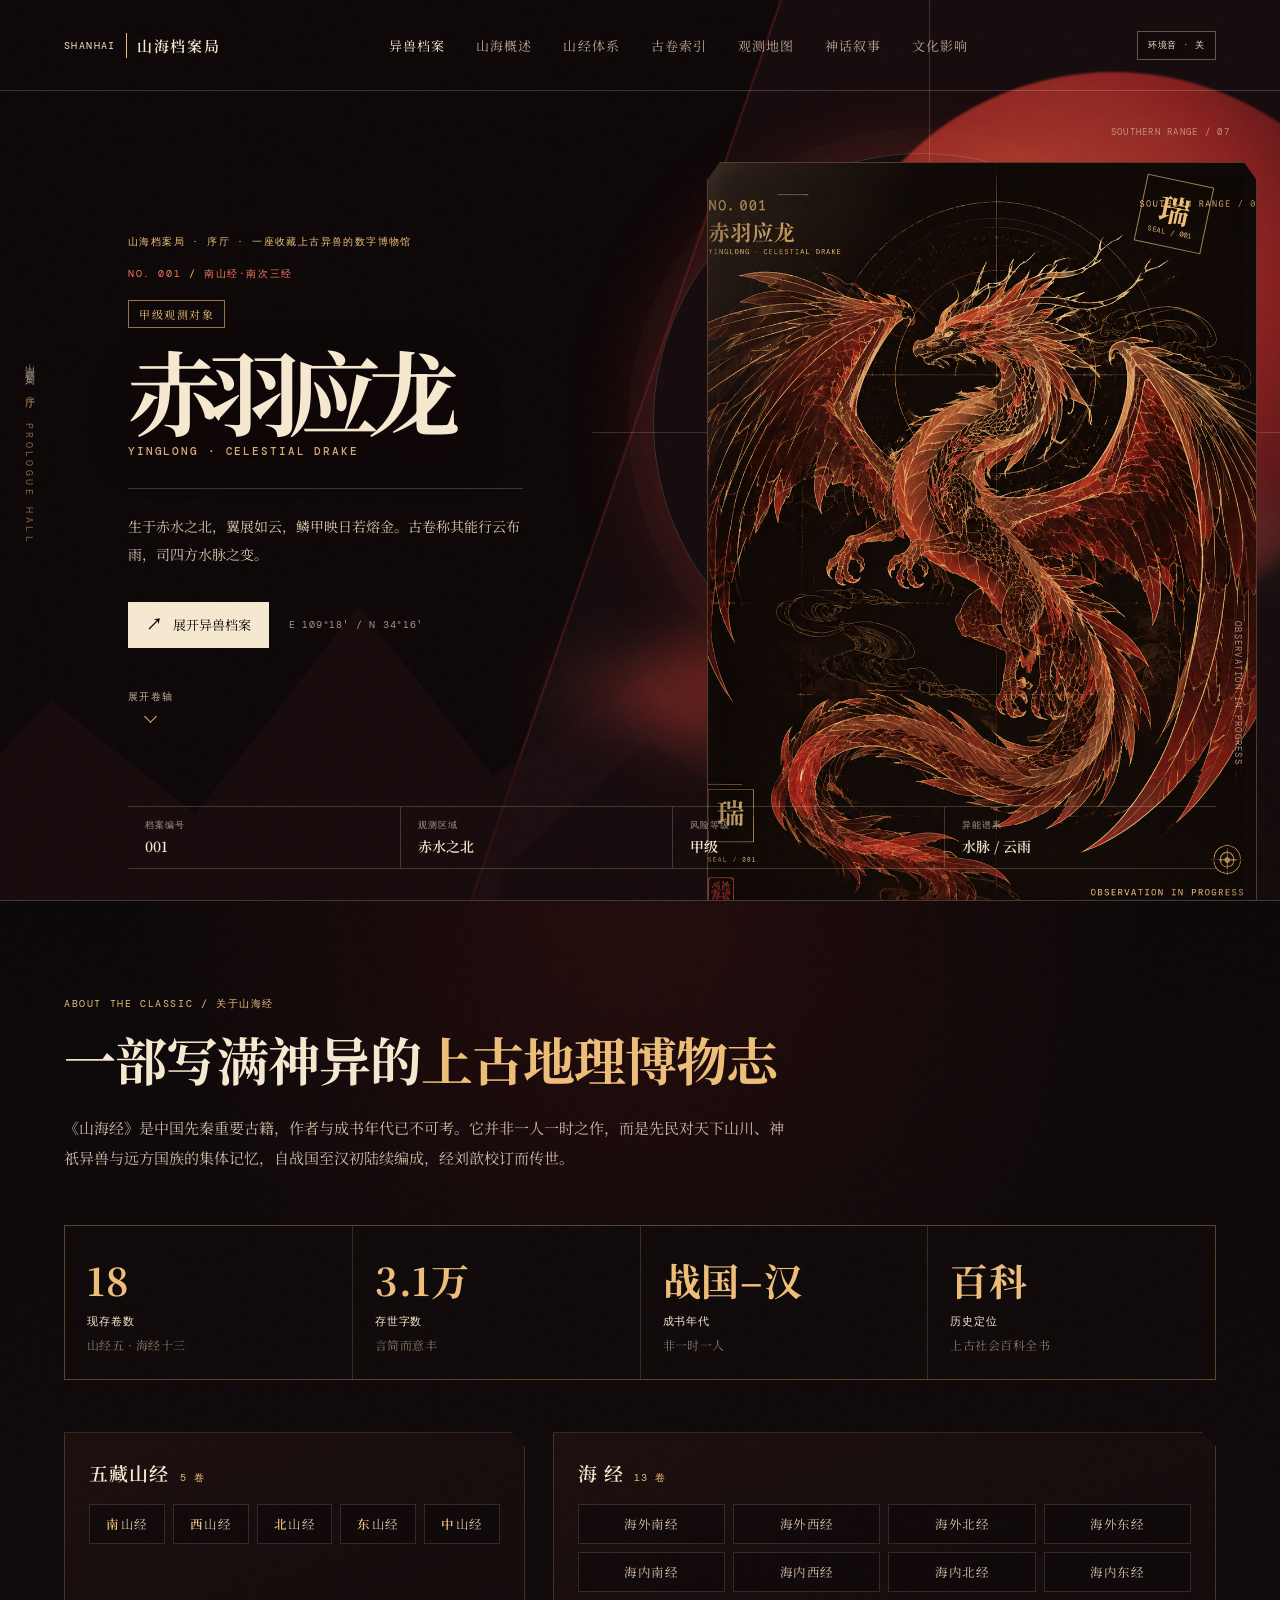
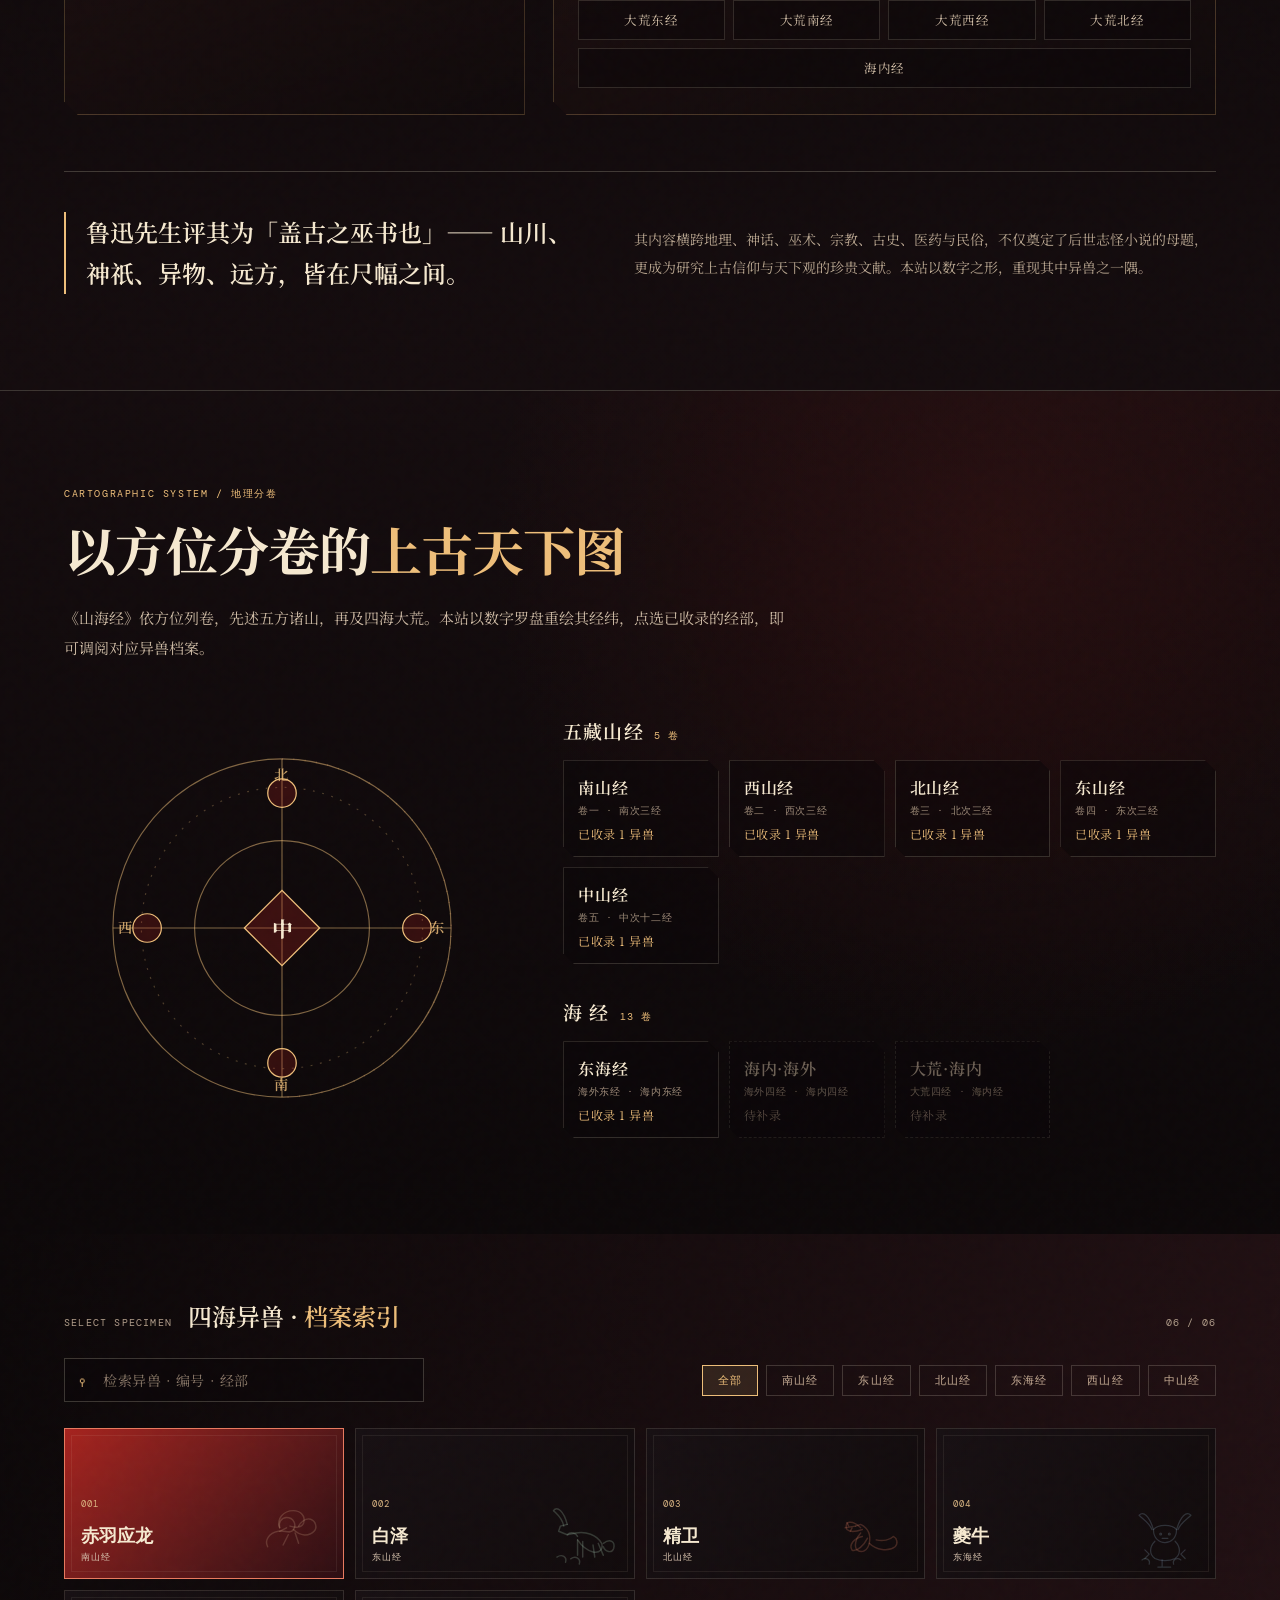
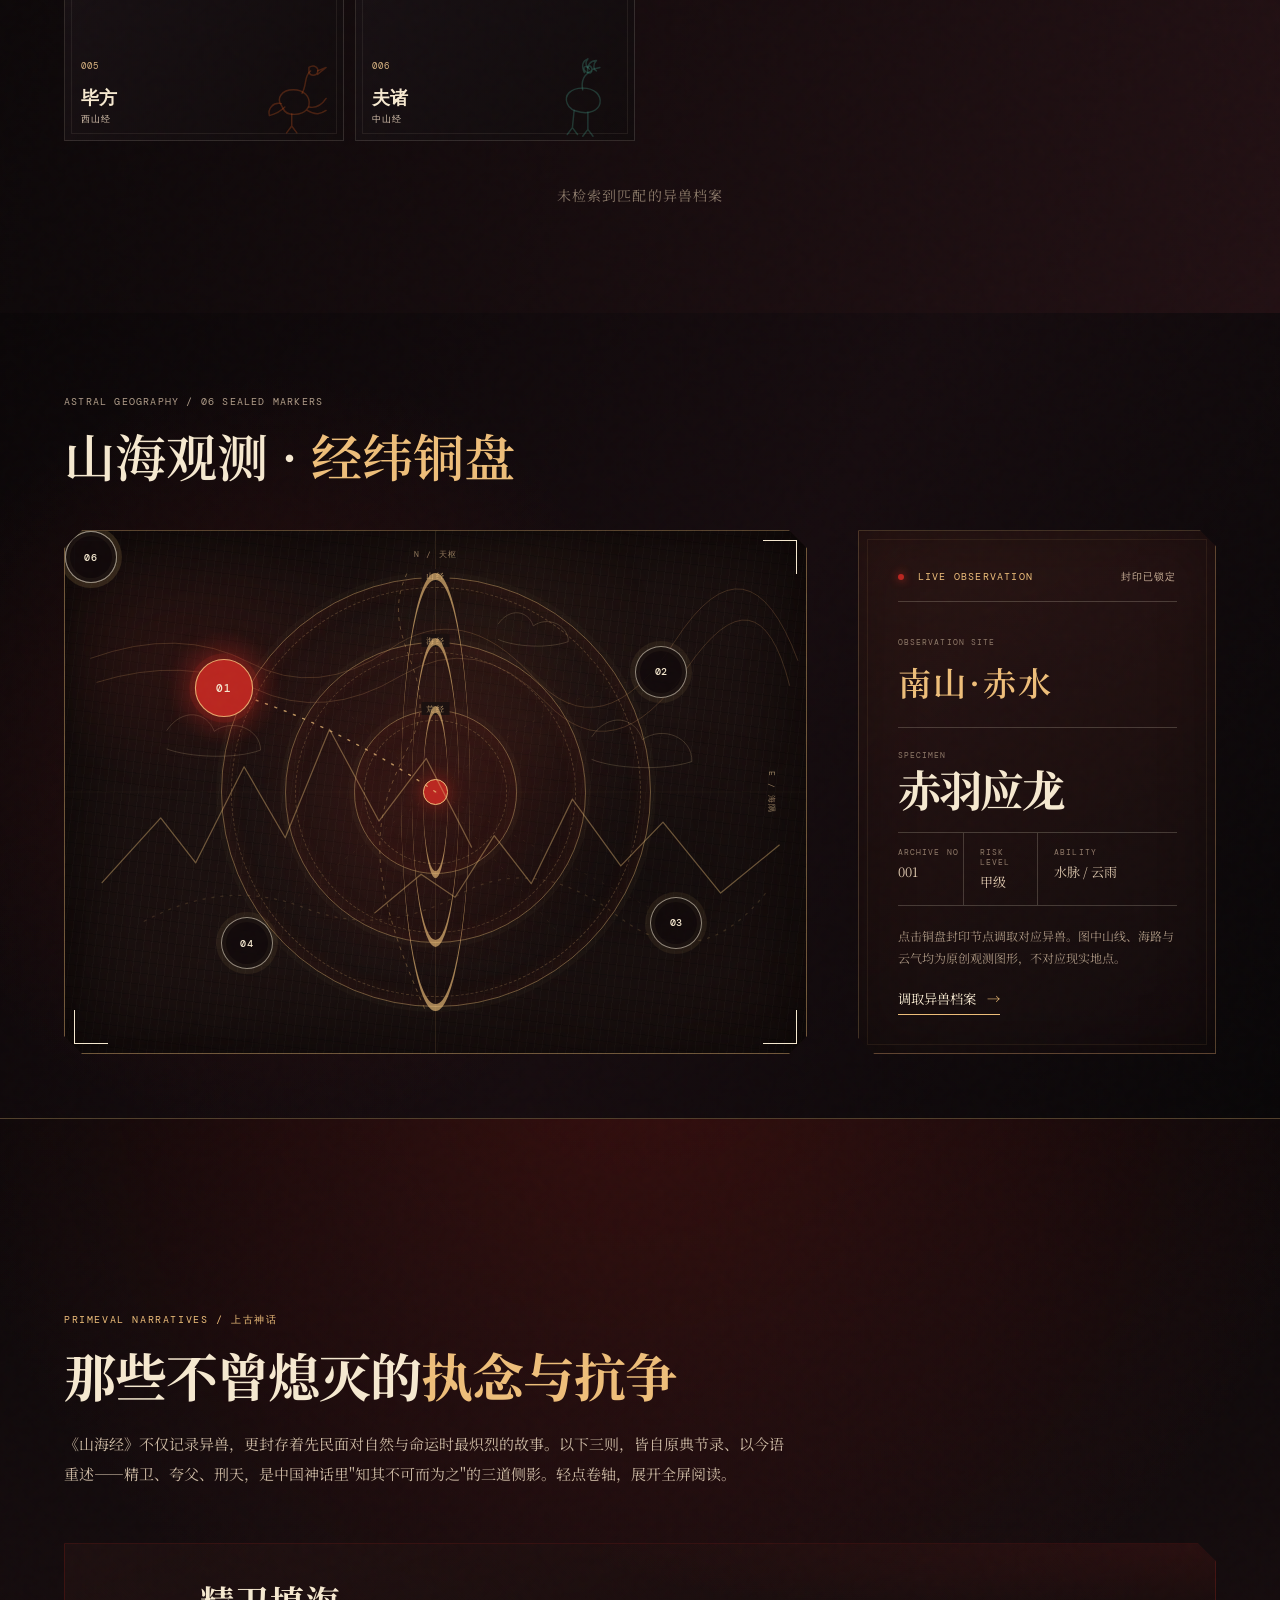
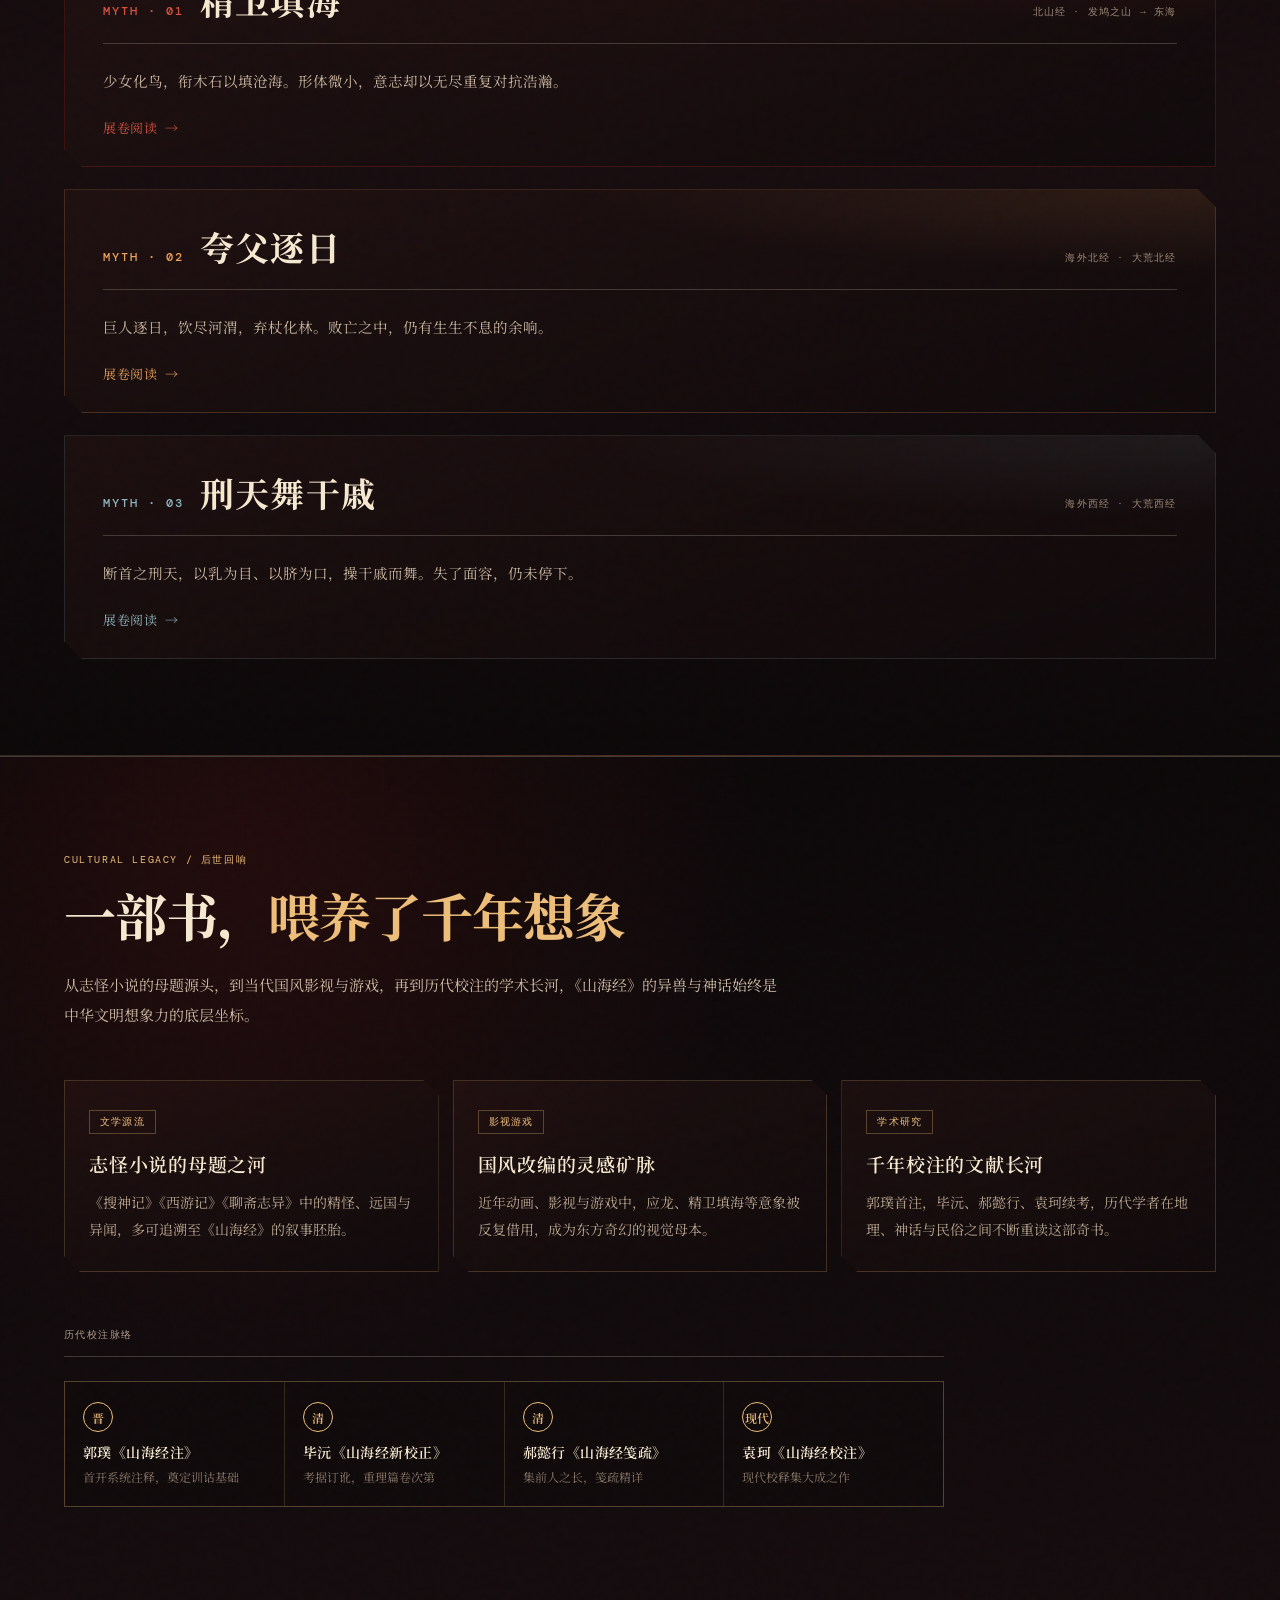
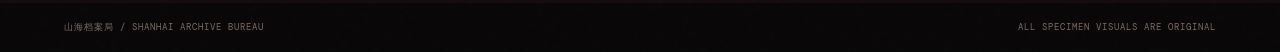
==== index.html @ 2d720c81 "Hero 标本切换为 video 槽位（方案B）：支持 WebM 循环、海报兜底、换兽逻辑适配；忽略无关的 pv-remotion 目录" ====
<!doctype html>
<html lang="zh-CN">
  <head>
    <meta charset="UTF-8" />
    <meta name="viewport" content="width=device-width, initial-scale=1.0" />
    <meta name="theme-color" content="#10090a" />
    <title>山海档案局 — 异兽档案站</title>
    <link rel="preconnect" href="https://fonts.googleapis.com" />
    <link rel="preconnect" href="https://fonts.gstatic.com" crossorigin />
    <link rel="preload" as="image" href="assets/dragon.png" fetchpriority="high" />
    <link href="https://fonts.googleapis.com/css2?family=DM+Mono:wght@400;500&family=Noto+Serif+SC:wght@400;600;700;900&display=swap" rel="stylesheet" />
    <link rel="stylesheet" href="css/tokens.css" />
    <link rel="stylesheet" href="css/base.css" />
    <link rel="stylesheet" href="css/components.css" />
    <link rel="stylesheet" href="css/sections.css" />
    <link rel="stylesheet" href="css/animations.css" />
    <link rel="stylesheet" href="css/responsive.css" />
  </head>
  <body>
    <main class="archive" id="archive">
      <div class="grain" aria-hidden="true"></div>
      <header class="topbar">
        <a class="wordmark" href="#archive" aria-label="山海档案局首页"><span>SHANHAI</span><i></i><b>山海档案局</b></a>
        <nav aria-label="主导航"><a class="active" href="#archive">异兽档案</a><a href="#overview">山海概述</a><a href="#canon">山经体系</a><a href="#records">古卷索引</a><a href="#map">观测地图</a><a href="#myth">神话叙事</a><a href="#legacy">文化影响</a></nav>
        <div class="top-actions"><button id="sound-toggle" class="sound-toggle" type="button" aria-pressed="false">环境音 · 关</button><button class="menu" type="button" aria-label="打开菜单"><span></span><span></span></button></div>
      </header>

      <nav class="mobile-nav" id="mobile-nav" aria-label="移动端导航">
        <a href="#archive">异兽档案</a>
        <a href="#overview">山海概述</a>
        <a href="#canon">山经体系</a>
        <a href="#records">古卷索引</a>
        <a href="#map">观测地图</a>
        <a href="#myth">神话叙事</a>
        <a href="#legacy">文化影响</a>
      </nav>

<section class="hero" aria-labelledby="beast-name">
        <div class="hero-wall" aria-hidden="true"><span>山海档案局</span><span>序厅 · PROLOGUE HALL</span></div>
        <div class="mountains" aria-hidden="true"></div><div class="sun-disc" aria-hidden="true"></div><div class="halo" aria-hidden="true"></div>
        <div class="cloud cloud-one" aria-hidden="true"></div><div class="cloud cloud-two" aria-hidden="true"></div><div class="cloud cloud-three" aria-hidden="true"></div>
        <div class="hero-copy">
          <p class="hero-intro">山海档案局 · 序厅 · 一座收藏上古异兽的数字博物馆</p>
          <p class="eyebrow"><span>NO. <span data-field="no">001</span></span> / <span data-field="source">南山经·南次三经</span></p>
          <p class="seal"><span data-field="rank">甲级</span>观测对象</p>
          <h1 id="beast-name" data-field="name">赤羽应龙</h1>
          <p class="latin" data-field="latin">YINGLONG · CELESTIAL DRAKE</p>
          <p class="description" data-field="description">生于赤水之北，翼展如云，鳞甲映日若熔金。古卷称其能行云布雨，司四方水脉之变。</p>
          <div class="hero-actions"><button class="scan-button" id="open-record" type="button"><span class="play">↗</span> 展开异兽档案</button><span class="coordinates">E 109°18′ / N 34°16′</span></div>
          <a class="hero-scroll" href="#overview" aria-label="向下浏览山海经概述"><span class="hero-scroll__label">展开卷轴</span><span class="hero-scroll__chevron" aria-hidden="true"></span></a>
        </div>
        <div class="beast-stage" data-specimen="yinglong" aria-label="原创异兽档案图像">
          <div class="axis axis-x"></div><div class="axis axis-y"></div><span class="stage-label label-top">SOUTHERN RANGE / 07</span><span class="stage-label label-bottom">OBSERVATION IN PROGRESS</span>
          <figure class="specimen-art">
            <span class="specimen-aura" aria-hidden="true"></span>
            <video id="specimen-image" class="specimen-video" autoplay muted loop playsinline preload="auto" poster="assets/dragon.png" aria-label="赤羽应龙原创异兽档案图">
              <source src="assets/dragon.webm" type="video/webm" />
            </video>
            <span class="art-reflection" aria-hidden="true"></span>
            <div class="ember-field" aria-hidden="true"></div>
          </figure>
          <div class="specimen-stamp"><b data-field="seal">瑞</b><span>SEAL / <span data-field="no">001</span></span></div>
        </div>
        <div class="data-strip" aria-label="异兽数据"><div class="data-cell"><span>档案编号</span><b data-field="no">001</b></div><div class="data-cell"><span>观测区域</span><b data-field="region">赤水之北</b></div><div class="data-cell"><span>风险等级</span><b data-field="rank">甲级</b></div><div class="data-cell"><span>异能谱系</span><b data-field="element">水脉 / 云雨</b></div></div>
      </section>

      <section class="overview" id="overview" aria-labelledby="overview-title">
        <div class="overview-inner">
          <header class="overview-head" data-reveal>
            <p class="overview-eyebrow">ABOUT THE CLASSIC / 关于山海经</p>
            <h2 id="overview-title" class="overview-title">一部写满神异的<em>上古地理博物志</em></h2>
            <p class="overview-lead">《山海经》是中国先秦重要古籍，作者与成书年代已不可考。它并非一人一时之作，而是先民对天下山川、神祇异兽与远方国族的集体记忆，自战国至汉初陆续编成，经刘歆校订而传世。</p>
          </header>

          <div class="overview-figures" data-reveal>
            <div class="figure"><span class="figure__num">18</span><span class="figure__label">现存卷数</span><span class="figure__sub">山经五 · 海经十三</span></div>
            <div class="figure"><span class="figure__num">3.1万</span><span class="figure__label">存世字数</span><span class="figure__sub">言简而意丰</span></div>
            <div class="figure"><span class="figure__num">战国–汉</span><span class="figure__label">成书年代</span><span class="figure__sub">非一时一人</span></div>
            <div class="figure"><span class="figure__num">百科</span><span class="figure__label">历史定位</span><span class="figure__sub">上古社会百科全书</span></div>
          </div>

          <div class="overview-system" data-reveal>
            <div class="system-col system-col--mountain">
              <h3 class="system-title">五藏山经 <span>5 卷</span></h3>
              <ul class="volume-list">
                <li><b>南</b>山经</li><li><b>西</b>山经</li><li><b>北</b>山经</li><li><b>东</b>山经</li><li><b>中</b>山经</li>
              </ul>
            </div>
            <div class="system-col system-col--sea">
              <h3 class="system-title">海 经 <span>13 卷</span></h3>
              <ul class="volume-list volume-list--sea">
                <li>海外南经</li><li>海外西经</li><li>海外北经</li><li>海外东经</li>
                <li>海内南经</li><li>海内西经</li><li>海内北经</li><li>海内东经</li>
                <li>大荒东经</li><li>大荒南经</li><li>大荒西经</li><li>大荒北经</li>
                <li class="volume-list__solo">海内经</li>
              </ul>
            </div>
          </div>

          <div class="overview-note" data-reveal>
            <blockquote class="overview-quote">鲁迅先生评其为「盖古之巫书也」—— 山川、神祇、异物、远方，皆在尺幅之间。</blockquote>
            <p class="overview-desc">其内容横跨地理、神话、巫术、宗教、古史、医药与民俗，不仅奠定了后世志怪小说的母题，更成为研究上古信仰与天下观的珍贵文献。本站以数字之形，重现其中异兽之一隅。</p>
          </div>
        </div>
      </section>

      <section class="canon" id="canon" aria-labelledby="canon-title">
        <div class="canon-inner">
          <header class="canon-head" data-reveal>
            <p class="canon-eyebrow">CARTOGRAPHIC SYSTEM / 地理分卷</p>
            <h2 id="canon-title" class="canon-title">以方位分卷的<em>上古天下图</em></h2>
            <p class="canon-lead">《山海经》依方位列卷，先述五方诸山，再及四海大荒。本站以数字罗盘重绘其经纬，点选已收录的经部，即可调阅对应异兽档案。</p>
          </header>

          <div class="canon-body">
            <div class="canon-compass" data-reveal aria-hidden="true">
              <svg class="compass-svg" viewBox="0 0 400 400" role="presentation">
                <g class="compass-ring">
                  <circle cx="200" cy="200" r="178" />
                  <circle cx="200" cy="200" r="148" class="compass-dash" />
                  <circle cx="200" cy="200" r="92" />
                  <line x1="200" y1="22" x2="200" y2="378" />
                  <line x1="22" y1="200" x2="378" y2="200" />
                </g>
                <path class="compass-sea" d="M 200 22 A 178 178 0 0 1 378 200 A 178 178 0 0 1 200 378" />
                <g class="compass-poi">
                  <circle cx="200" cy="58" r="15" />
                  <circle cx="200" cy="342" r="15" />
                  <circle cx="58" cy="200" r="15" />
                  <circle cx="342" cy="200" r="15" />
                </g>
                <g class="compass-label">
                  <text x="200" y="44" text-anchor="middle">北</text>
                  <text x="200" y="370" text-anchor="middle">南</text>
                  <text x="36" y="205" text-anchor="middle">西</text>
                  <text x="364" y="205" text-anchor="middle">东</text>
                </g>
                <rect class="compass-core" x="172" y="172" width="56" height="56" transform="rotate(45 200 200)" />
                <text class="compass-center" x="200" y="209" text-anchor="middle">中</text>
              </svg>
            </div>

            <div class="canon-volumes" data-reveal>
              <div class="canon-group">
                <h3 class="canon-group__title">五藏山经 <span>5 卷</span></h3>
                <div class="canon-grid">
                  <a class="canon-card" href="#records" data-go-filter="南山经">
                    <span class="canon-card__name">南山经</span>
                    <span class="canon-card__meta">卷一 · 南次三经</span>
                    <span class="canon-card__state">已收录 1 异兽</span>
                  </a>
                  <a class="canon-card" href="#records" data-go-filter="西山经">
                    <span class="canon-card__name">西山经</span>
                    <span class="canon-card__meta">卷二 · 西次三经</span>
                    <span class="canon-card__state">已收录 1 异兽</span>
                  </a>
                  <a class="canon-card" href="#records" data-go-filter="北山经">
                    <span class="canon-card__name">北山经</span>
                    <span class="canon-card__meta">卷三 · 北次三经</span>
                    <span class="canon-card__state">已收录 1 异兽</span>
                  </a>
                  <a class="canon-card" href="#records" data-go-filter="东山经">
                    <span class="canon-card__name">东山经</span>
                    <span class="canon-card__meta">卷四 · 东次三经</span>
                    <span class="canon-card__state">已收录 1 异兽</span>
                  </a>
                  <a class="canon-card" href="#records" data-go-filter="中山经">
                    <span class="canon-card__name">中山经</span>
                    <span class="canon-card__meta">卷五 · 中次十二经</span>
                    <span class="canon-card__state">已收录 1 异兽</span>
                  </a>
                </div>
              </div>

              <div class="canon-group">
                <h3 class="canon-group__title">海 经 <span>13 卷</span></h3>
                <div class="canon-grid">
                  <a class="canon-card" href="#records" data-go-filter="东海经">
                    <span class="canon-card__name">东海经</span>
                    <span class="canon-card__meta">海外东经 · 海内东经</span>
                    <span class="canon-card__state">已收录 1 异兽</span>
                  </a>
                  <div class="canon-card is-locked" aria-disabled="true">
                    <span class="canon-card__name">海内·海外</span>
                    <span class="canon-card__meta">海外四经 · 海内四经</span>
                    <span class="canon-card__state">待补录</span>
                  </div>
                  <div class="canon-card is-locked" aria-disabled="true">
                    <span class="canon-card__name">大荒·海内</span>
                    <span class="canon-card__meta">大荒四经 · 海内经</span>
                    <span class="canon-card__state">待补录</span>
                  </div>
                </div>
              </div>
            </div>
          </div>
        </div>
      </section>

      <section class="records" id="records" aria-labelledby="records-title"><div class="records-heading"><p>SELECT SPECIMEN</p><h2 id="records-title">四海异兽 · <em>档案索引</em></h2><span>06 / 06</span></div><div class="records-toolbar"><div class="records-search-wrap"><span class="records-search-icon" aria-hidden="true">&#9906;</span><input class="records-search" id="records-search" type="search" placeholder="检索异兽 · 编号 · 经部" aria-label="检索异兽档案" autocomplete="off" /></div><div class="records-filters" role="group" aria-label="按经部筛选"><button class="filter-chip active" type="button" data-filter="all">全部</button><button class="filter-chip" type="button" data-filter="南山经">南山经</button><button class="filter-chip" type="button" data-filter="东山经">东山经</button><button class="filter-chip" type="button" data-filter="北山经">北山经</button><button class="filter-chip" type="button" data-filter="东海经">东海经</button><button class="filter-chip" type="button" data-filter="西山经">西山经</button><button class="filter-chip" type="button" data-filter="中山经">中山经</button></div></div><div class="record-rail" role="tablist" aria-label="异兽选择"><button class="record-card active" data-beast="yinglong" data-category="南山经" role="tab" aria-selected="true"><span class="card-no">001</span><span class="card-art yinglong-art" aria-hidden="true"><svg viewBox="0 0 100 100" aria-hidden="true"><g fill="none" stroke="currentColor" stroke-width="1.7" stroke-linecap="round" stroke-linejoin="round"><path d="M24 66 C20 58 26 50 36 48 C44 46 50 52 54 46 C58 40 54 32 46 32 C40 32 36 38 38 44" /><path d="M38 44 C34 34 42 24 54 24 C62 24 68 30 66 38 C64 44 56 44 50 42" /><path d="M54 46 C62 54 72 54 78 48 C82 44 80 36 74 34 C68 32 62 38 60 42" /><path d="M48 52 L42 64 M56 50 L60 62 M46 44 L38 48" /></g></svg></span><strong>赤羽应龙</strong><small>南山经</small></button><button class="record-card" data-beast="bailu" data-category="东山经" role="tab" aria-selected="false"><span class="card-no">002</span><span class="card-art baize-art" aria-hidden="true"><svg viewBox="0 0 100 100" aria-hidden="true"><g fill="none" stroke="currentColor" stroke-width="1.7" stroke-linecap="round" stroke-linejoin="round"><path d="M34 40 C30 24 22 18 18 24 C22 28 28 32 30 42" /><path d="M34 40 L26 42 L24 48 L34 52 L44 50 C56 48 68 52 74 62 C76 68 72 74 64 72 C56 70 50 64 46 58" /><path d="M46 58 L46 76 M52 60 L52 78 M64 64 L66 78 M70 62 L76 76" /><path d="M76 62 C84 56 90 60 88 68 C86 74 78 72 76 66" /><path d="M34 52 C38 48 44 50 46 54" /><path d="M22 78 C28 74 34 78 32 84 M38 80 C44 76 50 80 48 86" /></g></svg></span><strong>白泽</strong><small>东山经</small></button><button class="record-card" data-beast="jingwei" data-category="北山经" role="tab" aria-selected="false"><span class="card-no">003</span><span class="card-art jingwei-art" aria-hidden="true"><svg viewBox="0 0 100 100" aria-hidden="true"><g fill="none" stroke="currentColor" stroke-width="1.7" stroke-linecap="round" stroke-linejoin="round"><path d="M32 42 L20 44 M24 42 L22 38 M28 44 L26 48" /><path d="M32 42 L38 40 C46 44 50 52 48 62 C46 70 40 74 34 70 C30 66 32 56 38 50" /><path d="M38 44 C28 34 18 36 22 46 C26 50 34 48 40 46" /><path d="M40 54 C30 56 24 64 28 70 C34 72 42 64 46 56" /><path d="M48 62 C56 70 70 72 78 66 C82 62 80 56 76 54 C72 58 64 60 56 58" /></g></svg></span><strong>精卫</strong><small>北山经</small></button><button class="record-card" data-beast="kuiniu" data-category="东海经" role="tab" aria-selected="false"><span class="card-no">004</span><span class="card-art kuiniu-art" aria-hidden="true"><svg viewBox="0 0 100 100" aria-hidden="true"><g fill="none" stroke="currentColor" stroke-width="1.7" stroke-linecap="round" stroke-linejoin="round"><path d="M34 44 C28 24 20 18 14 24 C20 30 28 34 32 44" /><path d="M66 44 C72 24 80 18 86 24 C80 30 72 34 68 44" /><path d="M34 44 C34 56 42 62 50 62 C58 62 66 56 66 44 C60 36 40 36 34 44" /><circle cx="44" cy="50" r="1.3" /><circle cx="56" cy="50" r="1.3" /><path d="M46 56 L54 56" /><path d="M36 60 C28 68 28 78 36 84 C44 88 56 88 64 84 C72 78 72 68 64 60" /><path d="M46 86 L46 96 M40 96 L58 96" /><path d="M22 72 L28 78 L22 84 M78 72 L72 78 L78 84" /><path d="M18 86 C24 82 30 86 28 92 M72 86 C66 82 60 86 62 92" /></g></svg></span><strong>夔牛</strong><small>东海经</small></button><button class="record-card" data-beast="bifang" data-category="西山经" role="tab" aria-selected="false"><span class="card-no">005</span><span class="card-art bifang-art" aria-hidden="true"><svg viewBox="0 0 100 100" aria-hidden="true"><g fill="none" stroke="currentColor" stroke-width="1.7" stroke-linecap="round" stroke-linejoin="round"><path d="M40 62 C34 54 40 44 54 44 C66 44 74 52 72 62 C70 70 60 74 50 72 C44 71 42 67 40 62 Z"/><path d="M64 48 C70 38 66 28 74 22"/><path d="M72 18 C78 14 84 18 82 24 C80 28 74 28 72 24 Z"/><path d="M82 22 L92 18 L82 26"/><path d="M40 60 C30 58 24 66 26 74 C34 72 40 68 44 64"/><path d="M72 64 C82 66 88 60 92 54 M70 68 C80 74 86 72 92 68"/><path d="M52 72 L52 86 L46 94 M52 86 L58 94"/></g></svg></span><strong>毕方</strong><small>西山经</small></button><button class="record-card" data-beast="fuzhu" data-category="中山经" role="tab" aria-selected="false"><span class="card-no">006</span><span class="card-art fuzhu-art" aria-hidden="true"><svg viewBox="0 0 100 100" aria-hidden="true"><g fill="none" stroke="currentColor" stroke-width="1.7" stroke-linecap="round" stroke-linejoin="round"><path d="M34 60 C30 50 38 42 52 42 C66 42 74 50 72 60 C70 68 60 72 50 70 C42 69 36 66 34 60 Z"/><path d="M52 44 C50 34 54 26 62 22"/><path d="M58 18 C52 14 52 22 58 24 C64 26 64 18 60 16 Z"/><path d="M64 20 L72 18"/><path d="M54 24 C50 16 52 10 58 8 M58 8 C54 12 56 18 60 20"/><path d="M58 24 C56 14 62 10 68 10 M68 10 C64 14 64 20 68 22"/><path d="M42 68 L40 88 L34 96 M40 88 L46 96"/><path d="M58 70 L58 90 L52 98 M58 90 L64 98"/></g></svg></span><strong>夫诸</strong><small>中山经</small></button></div><p class="records-empty is-hidden">未检索到匹配的异兽档案</p></section>

      <section class="map-section" id="map" aria-labelledby="map-title">
        <div class="map-heading">
          <p>ASTRAL GEOGRAPHY / 06 SEALED MARKERS</p>
          <h2 id="map-title">山海观测 · <em>经纬铜盘</em></h2>
        </div>
        <div class="map-grid">
          <div class="map-board" data-active-beast="yinglong" aria-label="山海异兽经纬观测地图">
            <span class="map-corner corner-nw" aria-hidden="true"></span>
            <span class="map-corner corner-ne" aria-hidden="true"></span>
            <span class="map-corner corner-sw" aria-hidden="true"></span>
            <span class="map-corner corner-se" aria-hidden="true"></span>
            <span class="map-axis-label axis-north" aria-hidden="true">N / 天枢</span>
            <span class="map-axis-label axis-east" aria-hidden="true">E / 海隅</span>
            <span class="map-scan" aria-hidden="true"></span>

            <div class="map-astrolabe" aria-hidden="true">
              <span class="astrolabe-ring ring-outer"><i>山经</i></span>
              <span class="astrolabe-ring ring-middle"><i>海经</i></span>
              <span class="astrolabe-ring ring-inner"><i>荒经</i></span>
              <span class="astrolabe-heart"></span>
            </div>

            <svg class="map-terrain" viewBox="0 0 720 500" preserveAspectRatio="none" aria-hidden="true">
              <g class="terrain-mountains">
                <path d="M36 337 L93 275 L127 318 L174 226 L214 294 L257 190 L305 278 L351 218 L395 303" />
                <path d="M301 366 L346 329 L379 351 L417 292 L453 338 L493 257 L540 321 L581 279 L637 347 L694 301" />
                <path class="terrain-ridge" d="M77 374 Q157 332 232 361 T382 349 T537 369 T684 343" />
              </g>
              <g class="terrain-waters">
                <path d="M25 122 Q112 91 179 126 T316 113 T454 139 T593 105 T712 124" />
                <path d="M31 145 Q116 119 184 151 T326 139 T467 164 T604 132 T704 148" />
                <path class="terrain-river" d="M332 41 C302 106 368 137 336 202 S283 311 350 459" />
              </g>
              <g class="terrain-clouds">
                <path d="M99 191 c15-22 39-18 46 1 18-13 45-2 45 18-25 9-69 7-91-1" />
                <path d="M512 197 c16-24 42-19 49 3 20-14 49-2 48 21-28 9-75 7-97-2" />
                <path d="M421 89 c11-16 29-13 34 2 14-10 34-1 34 15-20 7-52 5-68-2" />
              </g>
              <g class="observation-routes">
                <path class="map-route" data-route="yinglong" d="M360 250 Q261 184 160 154" />
                <path class="map-route" data-route="bailu" d="M360 250 Q466 159 571 139" />
                <path class="map-route" data-route="jingwei" d="M360 250 Q477 315 588 371" />
                <path class="map-route" data-route="kuiniu" d="M360 250 Q248 329 179 390" />
                <path class="map-route" data-route="bifang" d="M360 250 Q300 198 248 150" />
                <path class="map-route" data-route="fuzhu" d="M360 250 Q424 322 478 384" />
              </g>
            </svg>

            <button class="map-region active" type="button" data-beast="yinglong" aria-label="南山·赤水，赤羽应龙" aria-pressed="true"><span>01</span><small class="map-node-tooltip"><b>NO. 01</b><em>南山·赤水</em><strong>赤羽应龙</strong></small></button>
            <button class="map-region" type="button" data-beast="bailu" aria-label="北山·灵泽，白泽" aria-pressed="false"><span>02</span><small class="map-node-tooltip"><b>NO. 02</b><em>北山·灵泽</em><strong>白泽</strong></small></button>
            <button class="map-region" type="button" data-beast="jingwei" aria-label="东海·发鸠，精卫" aria-pressed="false"><span>03</span><small class="map-node-tooltip"><b>NO. 03</b><em>东海·发鸠</em><strong>精卫</strong></small></button>
            <button class="map-region" type="button" data-beast="kuiniu" aria-label="西山·流波，夔牛" aria-pressed="false"><span>04</span><small class="map-node-tooltip"><b>NO. 04</b><em>西山·流波</em><strong>夔牛</strong></small></button>
            <button class="map-region" type="button" data-beast="bifang" aria-label="西山·章莪，毕方" aria-pressed="false"><span>05</span><small class="map-node-tooltip"><b>NO. 05</b><em>西山·章莪</em><strong>毕方</strong></small></button>
            <button class="map-region" type="button" data-beast="fuzhu" aria-label="中山·敖岸，夫诸" aria-pressed="false"><span>06</span><small class="map-node-tooltip"><b>NO. 06</b><em>中山·敖岸</em><strong>夫诸</strong></small></button>
          </div>

          <aside class="map-legend" aria-label="当前观测档案" aria-live="polite">
            <div class="map-legend-status"><span><i></i> LIVE OBSERVATION</span><b>封印已锁定</b></div>
            <div class="map-legend-place"><span>OBSERVATION SITE</span><h3 data-map-label>南山·赤水</h3></div>
            <div class="map-legend-specimen"><span>SPECIMEN</span><strong data-field="name">赤羽应龙</strong></div>
            <dl class="map-legend-data"><div><dt>ARCHIVE NO</dt><dd data-field="no">001</dd></div><div><dt>RISK LEVEL</dt><dd data-field="rank">甲级</dd></div><div><dt>ABILITY</dt><dd data-field="element">水脉 / 云雨</dd></div></dl>
            <p class="map-legend-note">点击铜盘封印节点调取对应异兽。图中山线、海路与云气均为原创观测图形，不对应现实地点。</p>
            <button class="map-index-link" type="button">调取异兽档案 <span>→</span></button>
          </aside>
        </div>
      </section>

      <section class="myth" id="myth" aria-labelledby="myth-title">
        <div class="myth-inner">
          <div class="myth-chapter" aria-hidden="true" data-reveal>
            <span class="myth-chapter__rule"></span>
            <span class="myth-chapter__seal">柒</span>
            <span class="myth-chapter__label">CHAPTER · 神话叙事</span>
            <span class="myth-chapter__rule"></span>
          </div>
          <header class="myth-head" data-reveal>
            <p class="myth-eyebrow">PRIMEVAL NARRATIVES / 上古神话</p>
            <h2 id="myth-title" class="myth-title">那些不曾熄灭的<em>执念与抗争</em></h2>
            <p class="myth-lead">《山海经》不仅记录异兽，更封存着先民面对自然与命运时最炽烈的故事。以下三则，皆自原典节录、以今语重述——精卫、夸父、刑天，是中国神话里"知其不可而为之"的三道侧影。轻点卷轴，展开全屏阅读。</p>
          </header>

          <div class="myth-list">
            <button class="myth-scroll myth-scroll--jingwei" type="button" data-myth="jingwei" data-reveal aria-labelledby="myth-jingwei">
              <div class="myth-scroll__head">
                <span class="myth-scroll__no">MYTH · 01</span>
                <h3 class="myth-scroll__name" id="myth-jingwei">精卫填海</h3>
                <span class="myth-scroll__source">北山经 · 发鸠之山 → 东海</span>
              </div>
              <p class="myth-scroll__lede">少女化鸟，衔木石以填沧海。形体微小，意志却以无尽重复对抗浩瀚。</p>
              <span class="myth-scroll__open">展卷阅读 <span aria-hidden="true">→</span></span>
            </button>

            <button class="myth-scroll myth-scroll--kuafu" type="button" data-myth="kuafu" data-reveal aria-labelledby="myth-kuafu">
              <div class="myth-scroll__head">
                <span class="myth-scroll__no">MYTH · 02</span>
                <h3 class="myth-scroll__name" id="myth-kuafu">夸父逐日</h3>
                <span class="myth-scroll__source">海外北经 · 大荒北经</span>
              </div>
              <p class="myth-scroll__lede">巨人逐日，饮尽河渭，弃杖化林。败亡之中，仍有生生不息的余响。</p>
              <span class="myth-scroll__open">展卷阅读 <span aria-hidden="true">→</span></span>
            </button>

            <button class="myth-scroll myth-scroll--xingtian" type="button" data-myth="xingtian" data-reveal aria-labelledby="myth-xingtian">
              <div class="myth-scroll__head">
                <span class="myth-scroll__no">MYTH · 03</span>
                <h3 class="myth-scroll__name" id="myth-xingtian">刑天舞干戚</h3>
                <span class="myth-scroll__source">海外西经 · 大荒西经</span>
              </div>
              <p class="myth-scroll__lede">断首之刑天，以乳为目、以脐为口，操干戚而舞。失了面容，仍未停下。</p>
              <span class="myth-scroll__open">展卷阅读 <span aria-hidden="true">→</span></span>
            </button>
          </div>

          <dialog class="myth-dialog" id="myth-dialog" aria-labelledby="myth-dialog-name">
            <button class="myth-dialog__close" type="button" id="close-myth" aria-label="关闭">×</button>
            <div class="myth-dialog__inner">
              <div class="myth-dialog__head">
                <span class="myth-dialog__no"></span>
                <h2 class="myth-dialog__name" id="myth-dialog-name"></h2>
                <span class="myth-dialog__source"></span>
              </div>
              <div class="myth-dialog__body">
                <blockquote class="myth-dialog__original"><p></p><footer>—— 古籍原文节录</footer></blockquote>
                <p class="myth-dialog__prose"></p>
              </div>
              <div class="myth-dialog__foot">
                <div class="myth-dialog__tags"></div>
                <button class="myth-dialog__link" type="button" data-open-beast="jingwei">展开关联档案 <span aria-hidden="true">→</span></button>
                <span class="myth-dialog__locked" aria-disabled="true">异兽待收录</span>
              </div>
            </div>
          </dialog>
        </div>
      </section>

      <section class="legacy" id="legacy" aria-labelledby="legacy-title">
        <div class="legacy-inner">
          <header class="legacy-head" data-reveal>
            <p class="legacy-eyebrow">CULTURAL LEGACY / 后世回响</p>
            <h2 id="legacy-title" class="legacy-title">一部书，<em>喂养了千年想象</em></h2>
            <p class="legacy-lead">从志怪小说的母题源头，到当代国风影视与游戏，再到历代校注的学术长河，《山海经》的异兽与神话始终是中华文明想象力的底层坐标。</p>
          </header>

          <div class="legacy-grid" data-reveal>
            <article class="legacy-card">
              <span class="legacy-card__tag">文学源流</span>
              <h3 class="legacy-card__title">志怪小说的母题之河</h3>
              <p class="legacy-card__text">《搜神记》《西游记》《聊斋志异》中的精怪、远国与异闻，多可追溯至《山海经》的叙事胚胎。</p>
            </article>
            <article class="legacy-card">
              <span class="legacy-card__tag">影视游戏</span>
              <h3 class="legacy-card__title">国风改编的灵感矿脉</h3>
              <p class="legacy-card__text">近年动画、影视与游戏中，应龙、精卫填海等意象被反复借用，成为东方奇幻的视觉母本。</p>
            </article>
            <article class="legacy-card">
              <span class="legacy-card__tag">学术研究</span>
              <h3 class="legacy-card__title">千年校注的文献长河</h3>
              <p class="legacy-card__text">郭璞首注，毕沅、郝懿行、袁珂续考，历代学者在地理、神话与民俗之间不断重读这部奇书。</p>
            </article>
          </div>

          <div class="legacy-timeline" data-reveal>
            <p class="legacy-timeline__label">历代校注脉络</p>
            <ol class="legacy-axis">
              <li class="legacy-node">
                <span class="legacy-node__era">晋</span>
                <div class="legacy-node__body"><b>郭璞《山海经注》</b><small>首开系统注释，奠定训诂基础</small></div>
              </li>
              <li class="legacy-node">
                <span class="legacy-node__era">清</span>
                <div class="legacy-node__body"><b>毕沅《山海经新校正》</b><small>考据订讹，重理篇卷次第</small></div>
              </li>
              <li class="legacy-node">
                <span class="legacy-node__era">清</span>
                <div class="legacy-node__body"><b>郝懿行《山海经笺疏》</b><small>集前人之长，笺疏精详</small></div>
              </li>
              <li class="legacy-node">
                <span class="legacy-node__era">现代</span>
                <div class="legacy-node__body"><b>袁珂《山海经校注》</b><small>现代校释集大成之作</small></div>
              </li>
            </ol>
          </div>
        </div>
      </section>

      <dialog class="record-dialog" id="record-dialog" aria-labelledby="record-title">
        <article class="record-drawer">
          <header class="record-drawer-header">
            <div>
              <p class="record-kicker">RESEARCH ARCHIVE / NO. <span data-record-field="no">---</span></p>
              <h2 id="record-title" data-record-field="name">异兽研究档案</h2>
              <p class="record-latin" data-record-field="latin">SPECIMEN RECORD</p>
            </div>
            <button class="close-dialog" id="close-record" type="button" aria-label="关闭异兽研究档案">×</button>
          </header>

          <figure class="record-showcase">
            <span class="record-showcase-index" aria-hidden="true">ORIGINAL SPECIMEN</span>
            <span class="record-showcase-corner" aria-hidden="true"></span>
            <img data-record-field="image" src="assets/dragon.png" alt="赤羽应龙原画档案" decoding="async" />
            <figcaption>原创异兽原画 · 观测样本</figcaption>
          </figure>

          <section class="record-section record-facts" aria-labelledby="record-facts-title">
            <div class="record-section-heading">
              <span>01</span>
              <h3 id="record-facts-title">基础档案</h3>
              <small>BASIC DATA</small>
            </div>
            <dl>
              <div><dt>典籍来源</dt><dd data-record-field="source">档案待补全</dd></div>
              <div><dt>观测区域</dt><dd data-record-field="region">档案待补全</dd></div>
              <div><dt>风险等级</dt><dd data-record-field="rank">档案待补全</dd></div>
              <div><dt>异能谱系</dt><dd data-record-field="element">档案待补全</dd></div>
            </dl>
          </section>

          <section class="record-section" aria-labelledby="record-research-title">
            <div class="record-section-heading">
              <span>02</span>
              <h3 id="record-research-title">研究摘要</h3>
              <small>FIELD NOTES</small>
            </div>
            <p class="record-research" data-record-field="research">档案待补全</p>
          </section>

          <section class="record-section" aria-labelledby="record-quote-title">
            <div class="record-section-heading">
              <span>03</span>
              <h3 id="record-quote-title">古籍摘录</h3>
              <small>ARCHIVAL EXCERPT</small>
            </div>
            <blockquote class="record-quote">
              <span aria-hidden="true">卷</span>
              <p data-record-field="quote">档案待补全</p>
              <footer>据古籍意译整理 · 非逐字原典</footer>
            </blockquote>
          </section>

          <section class="record-section" aria-labelledby="record-stats-title">
            <div class="record-section-heading">
              <span>04</span>
              <h3 id="record-stats-title">属性数据</h3>
              <small>OBSERVATION METRICS</small>
            </div>
            <div class="record-stats">
              <div class="record-stat"><div><span>力量</span><output data-record-field="strength">--</output></div><div class="record-stat-track" role="progressbar" aria-label="力量" aria-valuemin="0" aria-valuemax="100" aria-valuenow="0"><i data-record-field="strength-bar"></i></div></div>
              <div class="record-stat"><div><span>速度</span><output data-record-field="speed">--</output></div><div class="record-stat-track" role="progressbar" aria-label="速度" aria-valuemin="0" aria-valuemax="100" aria-valuenow="0"><i data-record-field="speed-bar"></i></div></div>
              <div class="record-stat"><div><span>智慧</span><output data-record-field="wisdom">--</output></div><div class="record-stat-track" role="progressbar" aria-label="智慧" aria-valuemin="0" aria-valuemax="100" aria-valuenow="0"><i data-record-field="wisdom-bar"></i></div></div>
              <div class="record-stat"><div><span>异能</span><output data-record-field="ability">--</output></div><div class="record-stat-track" role="progressbar" aria-label="异能" aria-valuemin="0" aria-valuemax="100" aria-valuenow="0"><i data-record-field="ability-bar"></i></div></div>
              <div class="record-stat"><div><span>危险度</span><output data-record-field="danger">--</output></div><div class="record-stat-track" role="progressbar" aria-label="危险度" aria-valuemin="0" aria-valuemax="100" aria-valuenow="0"><i data-record-field="danger-bar"></i></div></div>
            </div>
          </section>

          <nav class="record-section record-related" aria-labelledby="record-related-title">
            <div class="record-section-heading">
              <span>05</span>
              <h3 id="record-related-title">相关档案</h3>
              <small>RELATED RECORDS</small>
            </div>
            <div class="related-records" aria-label="切换相关异兽档案"></div>
          </nav>
        </article>
      </dialog>
      <footer><span>山海档案局 / SHANHAI ARCHIVE BUREAU</span><span>ALL SPECIMEN VISUALS ARE ORIGINAL</span></footer>
    </main>
    <script type="module" src="js/app.js"></script>
  </body>
</html>
---- css/tokens.css ----
/* ============================================================
   tokens.css — 设计令牌 (Design Tokens)
   集中管理所有颜色 / 字体 / 特效 / 交互变量。
   修改主题只需调整此处，全局自动生效。
   ============================================================ */

/* ============================================================
   响应式断点体系 (Breakpoint Scale)
   本项目的"设备适配"完全基于 CSS 媒体查询，不依赖
   JS 嗅探 User-Agent。浏览器会按访问者视口自动套用。

   断点常量（仅作文档基准，媒体查询请用字面量 px，
   因为 CSS 变量不能直接用于 @media 比较表达式）：

     --bp-mobile   : 430px   超小屏手机上限
     --bp-tablet   : 780px   手机 / 小平板上限
     --bp-laptop   : 1024px  平板 / 小笔记本上限  ← 本次新增档
     --bp-desktop  : 1440px  桌面 / 大屏下限      ← 本次新增档

   适配策略（移动优先，max-width 递减，小断点后写覆盖大断点）：
     ≤1024px  平板/小笔记本：Hero 改为自适应高度，地图/索引排稳
     ≤780px   手机/小平板：Hero 单列堆叠，档案索引横滑
     ≤430px   超小屏手机：地图节点与档案抽屉进一步收紧
     ≥1440px  大屏：内容收口居中，避免拉太开
     hover:none & pointer:coarse  触摸设备：去除 hover 依赖
   ============================================================ */
:root {
  /* ---------- 基础色板 ---------- */
  --ink: #090708;            /* 墨底：页面主背景 */
  --paper: #f5e8cf;          /* 宣纸：主文字 */
  --muted: #af9b88;          /* 雾灰：次要文字 */
  --gold: #edbd79;           /* 鎏金：强调 / 装饰线 */
  --red: #b92620;            /* 朱砂：主强调色（可被 JS 动态覆盖为主题色） */
  --accent-rgb: 185, 38, 32; /* 强调色 RGB，用于 rgba() 透明叠层 */

  /* ---------- 线条 / 分隔 ---------- */
  --line: rgba(245, 232, 207, .2);

  /* ---------- 运行时交互变量（由 JS 实时写入鼠标偏移） ---------- */
  --mx: 0px;
  --my: 0px;
}
---- css/base.css ----
/* ============================================================
   base.css — 基础重置与全局排版
   仅放置全局级 reset、根容器与氛围纹理层。
   ============================================================ */

*,
*::before,
*::after {
  box-sizing: border-box;
}

html {
  scroll-behavior: smooth;
}

body {
  margin: 0;
  background: var(--ink);
  color: var(--paper);
  font-family: "Noto Serif SC", serif;
}

/* 主容器：整个档案局视口 */
.archive {
  min-height: 100vh;
  overflow: hidden;
  position: relative;
  background: #0d0809;
}

/* 颗粒噪点纹理：全局氛围叠加层（soft-light 混合） */
.grain {
  position: absolute;
  z-index: 7;
  inset: 0;
  pointer-events: none;
  opacity: .12;
  background-image: url("data:image/svg+xml,%3Csvg viewBox='0 0 180 180' xmlns='http://www.w3.org/2000/svg'%3E%3Cfilter id='n'%3E%3CfeTurbulence type='fractalNoise' baseFrequency='.82' numOctaves='3' stitchTiles='stitch'/%3E%3C/filter%3E%3Crect width='100%25' height='100%25' filter='url(%23n)' opacity='.8'/%3E%3C/svg%3E");
  mix-blend-mode: soft-light;
}
---- css/components.css ----
/* ============================================================
   components.css — 可复用 UI 组件
   按钮 / 卡片 / 对话框 / 印章标签。
   这些是跨板块复用的"原子 / 分子"控件，布局区块见 sections.css。
   ============================================================ */

/* ---------- 环境音开关按钮 ---------- */
.sound-toggle {
  border: 1px solid rgba(245, 232, 207, .35);
  background: rgba(10, 7, 8, .35);
  color: var(--paper);
  padding: 7px 10px;
  font: 9px "DM Mono", monospace;
  letter-spacing: .1em;
  cursor: pointer;
}
.sound-toggle.active {
  border-color: var(--gold);
  color: var(--gold);
}

/* ---------- 汉堡菜单按钮 ---------- */
.menu {
  display: grid;
  gap: 6px;
  width: 28px;
  padding: 3px 0;
  border: 0;
  background: transparent;
  cursor: pointer;
}
.menu span {
  height: 1px;
  background: var(--paper);
  transition: transform .25s, width .25s;
}
.menu span:last-child {
  width: 65%;
  justify-self: end;
}
.menu.open span:first-child { transform: translateY(3.5px) rotate(45deg); }
.menu.open span:last-child { width: 100%; transform: translateY(-3.5px) rotate(-45deg); }

/* ---------- 主操作按钮（展开档案） ---------- */
.scan-button {
  border: 0;
  padding: 12px 18px;
  background: var(--paper);
  color: var(--ink);
  font: 13px "Noto Serif SC", serif;
  cursor: pointer;
  transition: transform .25s, background .25s;
}
.scan-button:hover {
  transform: translateY(-3px);
  background: var(--gold);
}
.play {
  margin-right: 8px;
  font: 700 16px "DM Mono", monospace;
}

/* ---------- 印章标签（甲级观测对象） ---------- */
.seal {
  display: inline-flex;
  margin: 0 0 20px;
  padding: 5px 10px;
  color: var(--gold);
  border: 1px solid rgba(239, 189, 119, .6);
  font-size: 11px;
  letter-spacing: .14em;
}

/* ---------- 异兽档案卡片 ---------- */
.record-card {
  position: relative;
  min-height: 151px;
  overflow: hidden;
  padding: 16px;
  border: 1px solid rgba(244, 232, 209, .13);
  background: linear-gradient(132deg, #171013, #110b0c);
  color: var(--paper);
  text-align: left;
  cursor: pointer;
  transition: transform .35s, border-color .35s, background .35s;
}
.record-card::before {
  content: "";
  position: absolute;
  inset: 6px;
  border: 1px solid rgba(245, 232, 207, .07);
  pointer-events: none;
}
.record-card:hover {
  transform: translateY(-7px);
  border-color: rgba(239, 189, 119, .56);
}
.record-card.active {
  border-color: #e7795e;
  background: linear-gradient(135deg, color-mix(in srgb, var(--red) 88%, #120b0d), #2c0e12);
}
.card-no,
.record-card small {
  display: block;
  color: #dab582;
  font: 9px "DM Mono", monospace;
  letter-spacing: .12em;
}
.record-card strong {
  position: absolute;
  bottom: 30px;
  left: 16px;
  font-size: 18px;
}
.record-card small {
  position: absolute;
  bottom: 14px;
  left: 16px;
  color: #d8c3ae;
}
/* 卡片右下角原创线描插画（鎏金水印） */
.card-art {
  position: absolute;
  right: 10px;
  bottom: 2px;
  width: 86px;
  height: 86px;
  color: rgba(242, 211, 166, .18);
  pointer-events: none;
}
.card-art svg {
  width: 100%;
  height: 100%;
  display: block;
}
.yinglong-art { color: rgba(242, 211, 166, .18); }
.baize-art { color: rgba(178, 215, 187, .22); }
.jingwei-art { color: rgba(240, 137, 105, .22); }
.kuiniu-art {
  right: 14px;
  bottom: 8px;
  width: 72px;
  height: 72px;
  color: rgba(151, 181, 203, .22);
}
.bifang-art { color: rgba(200, 83, 31, .30); }
.fuzhu-art { color: rgba(63, 138, 120, .34); }

/* ---------- 右侧异兽研究档案抽屉 ---------- */
.record-dialog {
  position: fixed;
  inset: 0 0 0 auto;
  width: min(480px, 100vw);
  max-width: none;
  height: 100vh;
  height: 100dvh;
  max-height: none;
  margin: 0;
  overflow: hidden;
  padding: 0;
  border: 0;
  border-left: 1px solid rgba(237, 189, 121, .48);
  background:
    radial-gradient(circle at 86% 4%, rgba(185, 38, 32, .18), transparent 35%),
    linear-gradient(165deg, #1b1012 0%, #0f0a0b 46%, #160b0d 100%);
  color: var(--paper);
  box-shadow: -30px 0 90px rgba(0, 0, 0, .7);
  transform: translateX(100%);
}
.record-dialog[open] { animation: record-drawer-enter 380ms cubic-bezier(.22, .78, .18, 1) both; }
.record-dialog::backdrop {
  background: linear-gradient(90deg, rgba(4, 3, 3, .46), rgba(4, 3, 3, .84));
  backdrop-filter: blur(3px);
}
.record-dialog[open]::backdrop { animation: record-backdrop-enter 380ms ease-out both; }

@keyframes record-drawer-enter {
  from { transform: translateX(100%); }
  to { transform: translateX(0); }
}
@keyframes record-backdrop-enter {
  from { opacity: 0; }
  to { opacity: 1; }
}

.record-drawer {
  position: relative;
  height: 100%;
  overflow-x: hidden;
  overflow-y: auto;
  scrollbar-color: rgba(237, 189, 121, .42) transparent;
  scrollbar-width: thin;
}
.record-drawer::before {
  content: "";
  position: fixed;
  top: 0;
  right: 0;
  z-index: 3;
  width: 480px;
  max-width: 100vw;
  height: 3px;
  background: linear-gradient(90deg, transparent, var(--gold) 32%, #f0d7ac 72%, transparent);
  pointer-events: none;
}
.record-drawer-header {
  position: sticky;
  z-index: 2;
  top: 0;
  display: flex;
  align-items: flex-start;
  justify-content: space-between;
  gap: 24px;
  padding: 34px 34px 26px;
  border-bottom: 1px solid rgba(237, 189, 121, .2);
  background: linear-gradient(180deg, rgba(20, 11, 13, .98), rgba(20, 11, 13, .93));
  backdrop-filter: blur(14px);
}
.record-kicker,
.record-latin,
.record-section-heading small,
.record-showcase-index,
.record-showcase figcaption,
.record-stat output {
  font-family: "DM Mono", monospace;
  letter-spacing: .14em;
}
.record-kicker {
  margin: 0 0 8px;
  color: var(--gold);
  font-size: 9px;
}
.record-drawer-header h2 {
  margin: 0;
  font-size: clamp(29px, 7vw, 38px);
  font-weight: 700;
  line-height: 1.15;
  letter-spacing: .08em;
}
.record-latin {
  margin: 8px 0 0;
  color: var(--muted);
  font-size: 9px;
}
.record-dialog .close-dialog {
  flex: 0 0 42px;
  width: 42px;
  height: 42px;
  padding: 0 0 4px;
  border: 1px solid rgba(237, 189, 121, .42);
  background: rgba(237, 189, 121, .04);
  color: var(--paper);
  font: 300 29px/1 "DM Mono", monospace;
  cursor: pointer;
  transition: border-color .25s, background .25s, color .25s, transform .25s;
}
.record-dialog .close-dialog:hover {
  border-color: var(--gold);
  background: var(--gold);
  color: #160b0d;
  transform: rotate(90deg);
}
.record-dialog .close-dialog:focus-visible,
.related-records button:focus-visible {
  outline: 2px solid var(--gold);
  outline-offset: 3px;
}

.record-showcase {
  position: relative;
  min-height: 348px;
  margin: 30px 34px 0;
  overflow: hidden;
  border: 1px solid rgba(237, 189, 121, .68);
  background:
    linear-gradient(rgba(237, 189, 121, .08) 1px, transparent 1px),
    linear-gradient(90deg, rgba(237, 189, 121, .08) 1px, transparent 1px),
    radial-gradient(circle at 50% 42%, rgba(var(--accent-rgb), .28), transparent 58%),
    #0b0809;
  background-size: 38px 38px, 38px 38px, auto, auto;
}
.record-showcase::before,
.record-showcase::after {
  content: "";
  position: absolute;
  z-index: 1;
  width: 48px;
  height: 48px;
  pointer-events: none;
}
.record-showcase::before {
  top: 8px;
  left: 8px;
  border-top: 2px solid var(--gold);
  border-left: 2px solid var(--gold);
}
.record-showcase::after {
  right: 8px;
  bottom: 8px;
  border-right: 2px solid var(--gold);
  border-bottom: 2px solid var(--gold);
}
.record-showcase img {
  position: absolute;
  inset: 16px 16px 30px;
  width: calc(100% - 32px);
  height: calc(100% - 46px);
  object-fit: contain;
  filter: drop-shadow(0 18px 20px rgba(0, 0, 0, .62));
}
.record-showcase-index {
  position: absolute;
  z-index: 1;
  top: 18px;
  right: 18px;
  padding: 5px 8px;
  background: rgba(9, 7, 8, .74);
  color: var(--gold);
  font-size: 8px;
}
.record-showcase-corner {
  position: absolute;
  top: 17px;
  left: 18px;
  width: 8px;
  height: 8px;
  border-radius: 50%;
  background: var(--red);
  box-shadow: 0 0 0 5px rgba(var(--accent-rgb), .16), 0 0 14px rgba(var(--accent-rgb), .7);
}
.record-showcase figcaption {
  position: absolute;
  right: 18px;
  bottom: 11px;
  color: rgba(245, 232, 207, .56);
  font-size: 8px;
}

.record-section { margin: 0 34px; padding: 34px 0; border-bottom: 1px solid rgba(245, 232, 207, .12); }
.record-section-heading {
  display: grid;
  grid-template-columns: auto 1fr auto;
  align-items: baseline;
  gap: 10px;
  margin-bottom: 21px;
}
.record-section-heading > span {
  color: var(--red);
  font: 500 10px "DM Mono", monospace;
}
.record-section-heading h3 { margin: 0; font-size: 18px; letter-spacing: .12em; }
.record-section-heading small { color: #806f65; font-size: 8px; }
.record-facts dl { display: grid; grid-template-columns: repeat(2, minmax(0, 1fr)); margin: 0; border: 1px solid rgba(237, 189, 121, .18); }
.record-facts dl div { min-height: 76px; padding: 15px; }
.record-facts dl div:nth-child(odd) { border-right: 1px solid rgba(237, 189, 121, .18); }
.record-facts dl div:nth-child(-n + 2) { border-bottom: 1px solid rgba(237, 189, 121, .18); }
.record-facts dt { margin-bottom: 7px; color: #8e7969; font: 9px "DM Mono", monospace; letter-spacing: .12em; }
.record-facts dd { margin: 0; color: #ead9bd; font-size: 13px; line-height: 1.55; }
.record-research { margin: 0; color: #d9c6af; font-size: 13px; line-height: 2.05; text-align: justify; }

.record-quote {
  position: relative;
  margin: 0;
  padding: 26px 27px 22px 31px;
  overflow: hidden;
  border: 1px solid rgba(237, 189, 121, .28);
  border-left: 3px solid var(--gold);
  background:
    linear-gradient(105deg, rgba(237, 189, 121, .09), transparent 52%),
    repeating-linear-gradient(0deg, rgba(245, 232, 207, .018) 0 1px, transparent 1px 5px),
    #171011;
}
.record-quote > span {
  position: absolute;
  top: -30px;
  right: 10px;
  color: rgba(237, 189, 121, .065);
  font-size: 112px;
  font-weight: 900;
  line-height: 1;
}
.record-quote p { position: relative; margin: 0; color: #ead7b9; font-size: 14px; line-height: 2; }
.record-quote p::before { content: "「"; color: var(--gold); }
.record-quote p::after { content: "」"; color: var(--gold); }
.record-quote footer { margin-top: 13px; color: #806f65; font: 8px "DM Mono", monospace; letter-spacing: .12em; }

.record-stats { display: grid; gap: 18px; }
.record-stat > div:first-child { display: flex; justify-content: space-between; margin-bottom: 8px; color: #d8c6ad; font-size: 11px; }
.record-stat output { color: var(--gold); font-size: 9px; }
.record-stat-track { height: 4px; overflow: hidden; background: rgba(245, 232, 207, .1); }
.record-stat-track i { display: block; width: 0; height: 100%; background: linear-gradient(90deg, var(--red), var(--gold)); box-shadow: 0 0 12px rgba(237, 189, 121, .38); transition: width .55s ease; }

.record-related { padding-bottom: 44px; border-bottom: 0; }
.related-records { display: grid; grid-template-columns: repeat(3, minmax(0, 1fr)); gap: 8px; }
.related-records button {
  min-height: 62px;
  padding: 10px 8px;
  border: 1px solid rgba(237, 189, 121, .24);
  background: rgba(245, 232, 207, .025);
  color: #d8c6ad;
  font-family: "Noto Serif SC", serif;
  cursor: pointer;
  transition: border-color .25s, background .25s, color .25s;
}
.related-records button:hover,
.related-records button[aria-current="true"] { border-color: var(--gold); background: rgba(237, 189, 121, .1); color: var(--gold); }
---- css/sections.css ----
/* ============================================================
   sections.css — 布局型板块
   顶栏 / 首屏 / 档案索引 / 观测地图 / 页脚。
   板块独有的子元素与布局规则就近归档在此。
   通用控件（按钮 / 卡片 / 对话框）见 components.css。
   ============================================================ */

/* =========================================================
   顶栏 Topbar
   ========================================================= */
.topbar {
  height: 91px;
  position: absolute;
  z-index: 20;
  left: 0;
  right: 0;
  padding: 0 clamp(23px, 5vw, 82px);
  display: flex;
  justify-content: space-between;
  align-items: center;
  border-bottom: 1px solid var(--line);
}
.wordmark {
  display: flex;
  gap: 10px;
  align-items: center;
  color: var(--paper);
  text-decoration: none;
  font: 10px "DM Mono", monospace;
  letter-spacing: .14em;
}
.wordmark i {
  height: 25px;
  border-left: 1px solid var(--gold);
}
.wordmark b {
  font: 600 15px "Noto Serif SC", serif;
  letter-spacing: .12em;
}
nav {
  display: flex;
  gap: 31px;
}
nav a {
  color: #bba695;
  text-decoration: none;
  font-size: 13px;
  letter-spacing: .08em;
  transition: color .25s;
}
nav a:hover,
nav .active {
  color: var(--paper);
}
.top-actions {
  display: flex;
  align-items: center;
  gap: 18px;
}

/* =========================================================
   首屏 Hero
   ========================================================= */
.hero {
  position: relative;
  min-height: 700px;
  height: 100vh;
  max-height: 930px;
  display: grid;
  grid-template-columns: minmax(330px, .84fr) 1.16fr;
  align-items: center;
  padding: 140px clamp(25px, 10vw, 174px) 84px;
  background: linear-gradient(109deg, #0e0809 0 49%, #3c1216 49.1% 49.2%, #160c0e 49.2%);
}

/* 视差山峦（双层错位 clip-path） */
.mountains {
  position: absolute;
  inset: auto 0 0;
  height: 42%;
  overflow: hidden;
  opacity: .5;
  pointer-events: none;
}
.mountains::before,
.mountains::after {
  content: "";
  position: absolute;
  bottom: -35px;
  left: -8%;
  width: 75%;
  height: 100%;
  background: #210e12;
  clip-path: polygon(0 100%, 0 80%, 16% 38%, 31% 68%, 48% 13%, 62% 58%, 78% 31%, 100% 78%, 100% 100%);
  transform: translate(calc(var(--mx) * -.012), calc(var(--my) * -.012));
}
.mountains::after {
  left: 39%;
  width: 73%;
  height: 83%;
  background: #130a0c;
  opacity: .8;
  transform: translate(calc(var(--mx) * .02), calc(var(--my) * .015));
}

/* 日轮 */
.sun-disc {
  position: absolute;
  right: -10vw;
  top: 8%;
  width: min(46vw, 690px);
  aspect-ratio: 1;
  border-radius: 50%;
  background: radial-gradient(circle at 38% 35%, #e05c40 0, #9e2524 43%, #441315 68%, transparent 71%);
  filter: blur(1px);
  opacity: .83;
  transform: translate(calc(var(--mx) * -.013), calc(var(--my) * -.013));
  animation: sun-pulse 8s ease-in-out infinite;
}

/* 光晕环 */
.halo {
  position: absolute;
  right: 7%;
  top: 17%;
  width: min(42vw, 610px);
  aspect-ratio: 1;
  border: 1px solid rgba(245, 232, 207, .16);
  border-radius: 50%;
  transform: translate(calc(var(--mx) * -.025), calc(var(--my) * -.025));
  box-shadow: 0 0 0 25px rgba(236, 164, 99, .025), 0 0 85px rgba(var(--accent-rgb), .3);
  transition: box-shadow .7s;
}
.hero:hover .halo {
  box-shadow: 0 0 0 42px rgba(236, 164, 99, .035), 0 0 115px rgba(var(--accent-rgb), .52);
}

/* 漂浮云气 */
.cloud {
  position: absolute;
  z-index: 1;
  border-radius: 50%;
  filter: blur(28px);
  pointer-events: none;
  mix-blend-mode: screen;
}
.cloud::before,
.cloud::after {
  content: "";
  position: absolute;
  border-radius: 50%;
  background: inherit;
}
.cloud-one {
  width: 280px;
  height: 58px;
  right: 11%;
  top: 28%;
  background: rgba(249, 180, 125, .18);
  animation: cloud-drift 14s -6s ease-in-out infinite;
}
.cloud-one::before { width: 110px; height: 110px; left: 40px; bottom: -12px; }
.cloud-one::after  { width: 150px; height: 90px;  right: 26px; bottom: -12px; }
.cloud-two {
  width: 330px;
  height: 60px;
  right: 31%;
  bottom: 20%;
  background: rgba(223, 62, 44, .23);
  animation: cloud-drift 18s ease-in-out infinite reverse;
}
.cloud-two::before { width: 150px; height: 120px; left: 80px; bottom: -34px; }
.cloud-three {
  width: 210px;
  height: 43px;
  right: -2%;
  bottom: 38%;
  background: rgba(247, 210, 169, .17);
  animation: cloud-drift 16s -9s ease-in-out infinite;
}

/* 文案区 */
.hero-copy {
  z-index: 5;
  max-width: 490px;
  animation: reveal .95s .1s both;
}
.eyebrow {
  margin: 0 0 19px;
  color: var(--gold);
  font: 10px "DM Mono", monospace;
  letter-spacing: .16em;
}
.eyebrow span {
  color: #f4795d;
}
.latin {
  margin: 0 0 30px;
  color: #d8a876;
  font: 500 11px "DM Mono", monospace;
  letter-spacing: .17em;
}
.description {
  max-width: 395px;
  margin: 0;
  padding-top: 23px;
  border-top: 1px solid var(--line);
  color: #dbc7ae;
  font-size: 14px;
  line-height: 2;
}
.hero-actions {
  display: flex;
  align-items: center;
  gap: 20px;
  margin-top: 34px;
}
.coordinates {
  color: #aa9182;
  font: 10px "DM Mono", monospace;
  letter-spacing: .07em;
}

/* 底部数据条 */
.data-strip {
  position: absolute;
  z-index: 6;
  bottom: 31px;
  left: clamp(25px, 10vw, 174px);
  right: clamp(25px, 5vw, 84px);
  display: grid;
  grid-template-columns: repeat(4, 1fr);
  border-top: 1px solid var(--line);
  border-bottom: 1px solid var(--line);
  opacity: 0;
  transform: translateY(14px);
  transition: opacity .55s .35s, transform .55s .35s;
}
.archive.ready .data-strip {
  opacity: 1;
  transform: none;
}
.data-cell {
  min-height: 60px;
  padding: 12px 17px;
  border-left: 1px solid var(--line);
}
.data-cell:first-child {
  border-left: 0;
}
.data-cell span {
  display: block;
  color: #a79380;
  font: 9px "DM Mono", monospace;
  letter-spacing: .11em;
}
.data-cell b {
  display: block;
  margin-top: 4px;
  color: var(--paper);
  font-size: 14px;
  font-weight: 600;
}

/* 异兽舞台（SVG 插画容器） */
.beast-stage {
  position: absolute;
  inset: 0 0 0 44%;
  z-index: 3;
  overflow: hidden;
}
.beast {
  position: absolute;
  z-index: 3;
  right: -3%;
  bottom: -13%;
  width: min(59vw, 735px);
  height: auto;
  filter: drop-shadow(0 34px 24px rgba(0, 0, 0, .47));
  animation: beast-enter 1.35s .18s cubic-bezier(.22, .8, .2, 1) both,
             beast-breathe 5.5s 1.65s ease-in-out infinite;
  transform-origin: 55% 66%;
  transition: filter .5s;
}

/* 高分辨率异兽档案图：保留旧 SVG 规则兼容性，并以展柜式画框承载图像 */
.specimen-art {
  position: absolute;
  z-index: 3;
  right: 3.2%;
  bottom: -5%;
  width: min(43vw, 620px);
  height: min(87vh, 860px);
  margin: 0;
  overflow: hidden;
  isolation: isolate;
  border: 1px solid rgba(239, 189, 121, .28);
  background: #100a09;
  box-shadow: 0 38px 82px rgba(0, 0, 0, .48), 0 0 0 8px rgba(242, 205, 143, .035), 0 0 85px rgba(var(--accent-rgb), .26);
  clip-path: polygon(2.4% 0, 97.6% 0, 100% 2.4%, 100% 97.6%, 97.6% 100%, 2.4% 100%, 0 97.6%, 0 2.4%);
  transform: translate(calc(var(--mx) * -.012), calc(var(--my) * -.01));
  transition: box-shadow .7s ease, filter .7s ease;
}
.specimen-art::before,
.specimen-art::after {
  content: "";
  position: absolute;
  z-index: 2;
  inset: 0;
  pointer-events: none;
}
.specimen-art::before { border: 12px solid rgba(15, 9, 8, .33); box-shadow: inset 0 0 80px rgba(0, 0, 0, .42); }
.specimen-art::after { background: linear-gradient(120deg, rgba(246, 210, 154, .12), transparent 22% 72%, rgba(0, 0, 0, .32)); mix-blend-mode: screen; }
.specimen-art img,
.specimen-art video {
  display: block;
  width: 100%;
  height: 100%;
  object-fit: cover;
  object-position: center;
  filter: contrast(1.06) saturate(1.04) brightness(.93);
  position: relative;
  z-index: 1;
}
.specimen-art img {
  transform: scale(1.018);
  transition: opacity .36s ease, transform 1s cubic-bezier(.2,.8,.2,1), filter .7s ease;
  animation: img-float 9s ease-in-out infinite;
}
.specimen-art video.is-leaving { opacity: 0; filter: blur(7px) brightness(.65); }
.specimen-art img.is-leaving { opacity: 0; transform: scale(1.07); filter: blur(7px) brightness(.65); }
.art-reflection { position: absolute; z-index: 3; inset: -15% -40%; background: linear-gradient(110deg, transparent 42%, rgba(255, 232, 188, .15) 49%, transparent 56%); transform: translateX(-55%) skewX(-12deg); animation: glass-sweep 9s 1.5s ease-in-out infinite; pointer-events: none; }

/* 标本动态（方案A）：龙图悬浮呼吸 + 旋转金光衬底 + 火星粒子 */
@keyframes img-float {
  0%, 100% { translate: 0 0; scale: 1; }
  50% { translate: 0 -12px; scale: 1.02; }
}
.specimen-aura {
  position: absolute;
  z-index: 0;
  inset: -9%;
  border-radius: 6px;
  background: conic-gradient(from 0deg,
    transparent 0 16%,
    rgba(242, 205, 143, 0) 20%,
    rgba(242, 205, 143, .55) 32%,
    transparent 44% 68%,
    rgba(var(--accent-rgb), 0) 72%,
    rgba(var(--accent-rgb), .5) 84%,
    transparent 96%);
  filter: blur(24px);
  mix-blend-mode: screen;
  opacity: .55;
  animation: aura-rotate 16s linear infinite;
  pointer-events: none;
}
@keyframes aura-rotate { to { transform: rotate(360deg); } }
.ember-field {
  position: absolute;
  z-index: 4;
  inset: 0;
  overflow: hidden;
  pointer-events: none;
}
.ember {
  position: absolute;
  bottom: -8%;
  width: var(--s, 3px);
  height: var(--s, 3px);
  border-radius: 50%;
  background: radial-gradient(circle at 50% 40%, rgba(255, 226, 170, .95), rgba(242, 205, 143, .35) 55%, transparent 72%);
  box-shadow: 0 0 6px rgba(242, 205, 143, .6);
  opacity: 0;
  animation: ember-rise var(--d, 6s) linear infinite;
  animation-delay: var(--delay, 0s);
}
@keyframes ember-rise {
  0% { transform: translateY(0) scale(.5); opacity: 0; }
  14% { opacity: .9; }
  78% { opacity: .45; }
  100% { transform: translateY(-118%) scale(1); opacity: 0; }
}
@media (prefers-reduced-motion: reduce) {
  .specimen-art img { animation: none; }
  .specimen-aura { animation: none; opacity: .3; }
  .ember-field { display: none; }
}
.beast-stage:hover .specimen-art { box-shadow: 0 34px 90px rgba(0, 0, 0, .5), 0 0 0 9px rgba(242, 205, 143, .055), 0 0 125px rgba(var(--accent-rgb), .42); }
.beast-stage:hover .beast {
  filter: drop-shadow(0 30px 30px rgba(var(--accent-rgb), .4));
  animation-play-state: running;
}

/* 应龙 SVG 内部描绘 */
.dragon-wing {
  fill: url(#wing);
  stroke: #f0c086;
  stroke-width: 2;
}
.wing-back  { opacity: .55; }
.wing-front { opacity: .94; }
.dragon-tail,
.dragon-body,
.dragon-neck,
.dragon-head,
.dragon-leg {
  fill: url(#body);
  stroke: #f2bf83;
  stroke-width: 2;
}
.horn,
.scales path,
.linework path {
  fill: none;
  stroke: #f3c58e;
  stroke-width: 3;
  stroke-linecap: round;
  stroke-linejoin: round;
}
.scales path {
  stroke-width: 2;
  opacity: .75;
}
.eye {
  fill: #fff0b5;
  animation: eye-glow 2.5s infinite;
}
.aura {
  fill: #dc3e2f;
  opacity: .48;
  animation: aura 4.5s infinite;
}

/* 舞台坐标系 */
.axis {
  position: absolute;
  z-index: 1;
  background: rgba(245, 225, 199, .17);
}
.axis-x { top: 48%; left: 4%; right: 0; height: 1px; }
.axis-y { top: 0; bottom: 0; left: 51%; width: 1px; }
.stage-label {
  position: absolute;
  z-index: 4;
  color: #d6b496;
  opacity: .75;
  font: 9px "DM Mono", monospace;
  letter-spacing: .14em;
}
.label-top    { top: 14%;    right: 7%; }
.label-bottom { right: 5%; bottom: 15%; writing-mode: vertical-rl; }

/* 异兽印章 */
.specimen-stamp {
  position: absolute;
  z-index: 5;
  top: 20%;
  right: 10%;
  display: grid;
  place-items: center;
  width: 68px;
  height: 68px;
  border: 1px solid rgba(240, 192, 134, .65);
  color: var(--gold);
  transform: rotate(12deg);
  transition: transform .6s;
}
.specimen-stamp b { font-size: 31px; }
.specimen-stamp span {
  margin-top: -19px;
  font: 7px "DM Mono", monospace;
  letter-spacing: .08em;
}
.stamp-hit {
  animation: stamp-hit .65s cubic-bezier(.1, .85, .25, 1);
}

/* =========================================================
   板块通用标题（档案索引 / 观测地图共用）
   ========================================================= */
.records-heading,
.map-heading {
  display: flex;
  align-items: baseline;
  gap: 16px;
  margin-bottom: 25px;
}
.records-heading p,
.records-heading span,
.map-heading p {
  margin: 0;
  color: var(--muted);
  font: 10px "DM Mono", monospace;
  letter-spacing: .12em;
}
.records-heading span { margin-left: auto; }
.records-heading h2,
.map-heading h2 {
  margin: 0;
  font-size: 24px;
  font-weight: 600;
}
.records-heading em,
.map-heading em {
  color: var(--gold);
  font-style: normal;
}

/* =========================================================
   档案索引 Records
   ========================================================= */
.records,
.map-section {
  position: relative;
  z-index: 5;
  padding: 64px clamp(24px, 5vw, 84px);
  background: linear-gradient(100deg, #0c0809, #211013);
}
.record-rail {
  display: grid;
  grid-template-columns: repeat(4, 1fr);
  gap: 11px;
}

/* =========================================================
   观测地图 Map
   ========================================================= */
.map-section {
  min-height: 590px;
  padding-top: 75px;
  background: radial-gradient(circle at 35% 50%, rgba(148, 36, 28, .22), transparent 30%), #0b0809;
}
.map-heading {
  display: block;
}
.map-heading h2 {
  margin-top: 10px;
  font-size: clamp(31px, 4vw, 52px);
}
.map-grid {
  display: grid;
  grid-template-columns: 1.1fr .9fr;
  gap: 55px;
  align-items: center;
  max-width: 1200px;
  margin: 32px auto 0;
}

/* 圆形星图 */

/* 观测标记 */

/* 地图信息卡 */

/* Task 2: 山海经纬铜盘与观测案台 */
.map-section {
  min-height: 720px;
  overflow: hidden;
  padding-top: 82px;
  background:
    radial-gradient(circle at 22% 55%, rgba(148, 36, 28, .2), transparent 35%),
    linear-gradient(118deg, #0b0708, #160c0f 55%, #090708);
}
.map-section::before {
  content: "";
  position: absolute;
  inset: 0;
  pointer-events: none;
  opacity: .28;
  background:
    linear-gradient(90deg, transparent 49.94%, rgba(236, 188, 116, .12) 50%, transparent 50.06%),
    linear-gradient(transparent 49.94%, rgba(236, 188, 116, .08) 50%, transparent 50.06%);
  background-size: 148px 148px;
}
.map-heading {
  position: relative;
  z-index: 2;
  display: block;
  max-width: 1280px;
  margin-right: auto;
  margin-left: auto;
}
.map-grid {
  position: relative;
  z-index: 2;
  grid-template-columns: minmax(0, 1.35fr) minmax(310px, .65fr);
  gap: clamp(25px, 4vw, 58px);
  align-items: stretch;
  max-width: 1280px;
  margin-top: 38px;
}

/* 古卷地形底板 */
.map-board {
  position: relative;
  min-height: 500px;
  overflow: hidden;
  isolation: isolate;
  border: 1px solid rgba(237, 189, 121, .4);
  background:
    radial-gradient(circle at 50% 50%, rgba(111, 35, 28, .34), transparent 42%),
    repeating-linear-gradient(97deg, rgba(255, 235, 197, .022) 0 1px, transparent 1px 8px),
    repeating-linear-gradient(7deg, rgba(0, 0, 0, .14) 0 1px, transparent 1px 11px),
    #1a100f;
  box-shadow: inset 0 0 95px rgba(0, 0, 0, .78), 0 35px 90px rgba(0, 0, 0, .32);
  clip-path: polygon(18px 0, calc(100% - 18px) 0, 100% 18px, 100% calc(100% - 18px), calc(100% - 18px) 100%, 18px 100%, 0 calc(100% - 18px), 0 18px);
}
.map-board::before,
.map-board::after {
  content: "";
  position: absolute;
  z-index: -1;
  pointer-events: none;
}
.map-board::before {
  inset: 15px;
  border: 1px solid rgba(237, 189, 121, .16);
  opacity: .55;
  background:
    radial-gradient(ellipse at 17% 24%, rgba(92, 28, 24, .45), transparent 23%),
    radial-gradient(ellipse at 78% 68%, rgba(8, 7, 7, .7), transparent 32%),
    radial-gradient(ellipse at 58% 18%, rgba(126, 76, 47, .16), transparent 27%);
  filter: blur(10px);
  transform: translate(calc(var(--mx) * .002), calc(var(--my) * .002)) scale(1.025);
  transition: transform .7s ease-out;
}
.map-board::after {
  inset: 0;
  opacity: .32;
  background:
    linear-gradient(90deg, transparent 49.91%, rgba(237, 189, 121, .35) 50%, transparent 50.09%),
    linear-gradient(transparent 49.88%, rgba(237, 189, 121, .25) 50%, transparent 50.12%);
}
.map-corner {
  position: absolute;
  z-index: 5;
  width: 34px;
  height: 34px;
  border-color: rgba(238, 190, 119, .72);
  pointer-events: none;
}
.corner-nw { top: 9px; left: 9px; border-top: 1px solid; border-left: 1px solid; }
.corner-ne { top: 9px; right: 9px; border-top: 1px solid; border-right: 1px solid; }
.corner-sw { bottom: 9px; left: 9px; border-bottom: 1px solid; border-left: 1px solid; }
.corner-se { right: 9px; bottom: 9px; border-right: 1px solid; border-bottom: 1px solid; }
.map-axis-label {
  position: absolute;
  z-index: 5;
  color: rgba(225, 190, 143, .6);
  font: 8px "DM Mono", monospace;
  letter-spacing: .14em;
}
.axis-north { top: 18px; left: 50%; transform: translateX(-50%); }
.axis-east { top: 50%; right: 13px; transform: translateY(-50%) rotate(90deg); }
.map-scan {
  position: absolute;
  z-index: 5;
  top: 0;
  right: 5%;
  left: 5%;
  height: 1px;
  opacity: 0;
  background: linear-gradient(90deg, transparent, rgba(242, 197, 128, .72), transparent);
  box-shadow: 0 6px 19px rgba(var(--accent-rgb), .18);
  pointer-events: none;
}
.map-board.is-scanning .map-scan { animation: map-scan-pass .72s ease-out both; }

/* 三层天文铜盘 */
.map-astrolabe {
  position: absolute;
  z-index: 1;
  top: 50%;
  left: 50%;
  width: min(66%, 430px);
  aspect-ratio: 1;
  transform: translate(-50%, -50%);
  pointer-events: none;
}
.astrolabe-ring {
  position: absolute;
  display: block;
  border: 1px solid rgba(237, 189, 121, .4);
  border-radius: 50%;
  box-shadow: inset 0 0 24px rgba(191, 62, 38, .13), 0 0 0 5px rgba(233, 186, 111, .025);
}
.astrolabe-ring::before,
.astrolabe-ring::after { content: ""; position: absolute; border-radius: inherit; }
.astrolabe-ring::before { inset: 9px; border: 1px dashed rgba(237, 189, 121, .22); }
.astrolabe-ring::after {
  inset: -5px 42%;
  border-top: 7px solid rgba(237, 189, 121, .65);
  border-bottom: 7px solid rgba(237, 189, 121, .65);
}
.astrolabe-ring i {
  position: absolute;
  top: -9px;
  left: 50%;
  padding: 1px 5px;
  background: #1a100f;
  color: rgba(236, 194, 134, .78);
  font: normal 8px "Noto Serif SC", serif;
  letter-spacing: .18em;
  transform: translateX(-50%);
}
.ring-outer { inset: 0; animation: spin 90s linear infinite; }
.ring-middle { inset: 15%; animation: spin 68s linear infinite reverse; }
.ring-inner { inset: 31%; animation: spin 54s linear infinite; }
.astrolabe-heart {
  position: absolute;
  inset: 47%;
  border: 1px solid var(--gold);
  border-radius: 50%;
  background: var(--red);
  box-shadow: 0 0 18px rgba(var(--accent-rgb), .62);
}

/* 原创山海线稿与四条观测路径 */
.map-terrain {
  position: absolute;
  z-index: 2;
  inset: 0;
  width: 100%;
  height: 100%;
  overflow: visible;
  opacity: .82;
  transform: translate(calc(var(--mx) * .003), calc(var(--my) * .003));
  transition: transform .8s ease-out;
  pointer-events: none;
}
.map-terrain path {
  fill: none;
  vector-effect: non-scaling-stroke;
  stroke-linecap: round;
  stroke-linejoin: round;
}
.terrain-mountains path { stroke: rgba(230, 185, 118, .5); stroke-width: 1.25; }
.terrain-mountains .terrain-ridge { stroke: rgba(230, 185, 118, .2); stroke-dasharray: 2 7; }
.terrain-waters path { stroke: rgba(193, 139, 91, .3); stroke-width: 1; }
.terrain-waters .terrain-river { stroke: rgba(218, 171, 108, .45); stroke-dasharray: 3 6; }
.terrain-clouds path { stroke: rgba(244, 212, 160, .22); stroke-width: 1; }
.map-route {
  opacity: .15;
  stroke: rgba(239, 189, 119, .55);
  stroke-width: 1;
  stroke-dasharray: 2 8;
  transition: opacity .35s, stroke-width .35s;
}
.map-board[data-active-beast="yinglong"] .map-route[data-route="yinglong"],
.map-board[data-active-beast="bailu"] .map-route[data-route="bailu"],
.map-board[data-active-beast="jingwei"] .map-route[data-route="jingwei"],
.map-board[data-active-beast="kuiniu"] .map-route[data-route="kuiniu"] {
  opacity: .9;
  stroke: var(--gold);
  stroke-width: 1.4;
  animation: map-route-flow 2.8s linear infinite;
}

/* 铜盘封印节点 */
.map-region {
  position: absolute;
  z-index: 6;
  display: grid;
  place-items: center;
  width: 52px;
  height: 52px;
  padding: 0;
  border: 1px solid rgba(245, 232, 207, .56);
  border-radius: 50%;
  background: rgba(18, 10, 11, .92);
  color: var(--paper);
  cursor: pointer;
  box-shadow: 0 0 0 5px rgba(237, 189, 121, .07), inset 0 0 0 4px rgba(237, 189, 121, .04);
  transition: transform .25s, background .25s, box-shadow .25s;
}
.map-region::before {
  content: "";
  position: absolute;
  inset: -9px;
  border: 1px solid rgba(237, 189, 121, .28);
  border-radius: 50%;
  opacity: 0;
}
.map-region::after {
  content: "";
  position: absolute;
  z-index: -1;
  inset: -28px;
  border-radius: 50%;
  opacity: 0;
  background: radial-gradient(circle, rgba(var(--accent-rgb), .3), transparent 68%);
  transition: opacity .35s;
  pointer-events: none;
}
.map-region:hover,
.map-region:focus-visible,
.map-region.active {
  transform: scale(1.12);
  background: var(--red);
  border-color: var(--gold);
  box-shadow: 0 0 0 5px rgba(var(--accent-rgb), .16), 0 0 27px rgba(var(--accent-rgb), .54);
}
.map-region:focus-visible { outline: 2px solid var(--paper); outline-offset: 5px; }
.map-region.active::before { animation: map-seal-spread 2.4s ease-out infinite; }
.map-region.active::after { opacity: 1; }
.map-region span { font: 500 10px "DM Mono", monospace; letter-spacing: .08em; }
.map-node-tooltip {
  position: absolute;
  top: calc(100% + 10px);
  left: 50%;
  display: grid;
  gap: 2px;
  width: max-content;
  min-width: 126px;
  padding: 8px 10px;
  border: 1px solid rgba(237, 189, 121, .22);
  background: rgba(12, 8, 9, .96);
  color: #e2c398;
  text-align: left;
  opacity: 0;
  transform: translate(-50%, 4px);
  transition: opacity .22s, transform .22s;
  pointer-events: none;
}
.map-node-tooltip b {
  color: #937c68;
  font: 8px "DM Mono", monospace;
  letter-spacing: .14em;
}
.map-node-tooltip em {
  color: var(--gold);
  font: normal 9px "Noto Serif SC", serif;
  letter-spacing: .1em;
}
.map-node-tooltip strong {
  color: var(--paper);
  font: 600 13px "Noto Serif SC", serif;
  letter-spacing: .05em;
}
.map-region:hover .map-node-tooltip,
.map-region:focus-visible .map-node-tooltip { opacity: 1; transform: translate(-50%, 0); }
.map-region[data-beast="yinglong"] { top: 25%; left: 18%; }
.map-region[data-beast="bailu"]    { top: 22%; right: 16%; }
.map-region[data-beast="jingwei"]  { right: 14%; bottom: 20%; }
.map-region[data-beast="kuiniu"]   { bottom: 16%; left: 21%; }

/* 分层观测案台 */
.map-legend {
  position: relative;
  display: grid;
  grid-template-rows: auto auto auto auto 1fr auto;
  min-width: 0;
  padding: clamp(24px, 3vw, 40px);
  border: 1px solid rgba(237, 189, 121, .28);
  background: linear-gradient(155deg, rgba(45, 22, 20, .82), rgba(18, 11, 12, .96));
  box-shadow: inset 0 0 55px rgba(0, 0, 0, .32), 0 26px 70px rgba(0, 0, 0, .26);
  clip-path: polygon(0 0, calc(100% - 16px) 0, 100% 16px, 100% 100%, 16px 100%, 0 calc(100% - 16px));
}
.map-legend::before {
  content: "";
  position: absolute;
  inset: 8px;
  border: 1px solid rgba(237, 189, 121, .08);
  pointer-events: none;
}
.map-legend-status {
  display: flex;
  justify-content: space-between;
  gap: 15px;
  padding-bottom: 17px;
  border-bottom: 1px solid var(--line);
  font: 10px "DM Mono", monospace;
  letter-spacing: .12em;
}
.map-legend-status span { color: var(--gold); }
.map-legend-status i {
  display: inline-block;
  width: 6px;
  height: 6px;
  margin-right: 7px;
  border-radius: 50%;
  background: var(--red);
  box-shadow: 0 0 9px var(--red);
}
.map-legend-status b { color: #c7ad95; font-weight: 400; }
.map-legend-place { padding: 25px 0 21px; border-bottom: 1px solid var(--line); }
.map-legend-place span,
.map-legend-specimen > span,
.map-legend-data dt {
  color: #8f7968;
  font: 8px "DM Mono", monospace;
  letter-spacing: .14em;
}
.map-legend-place h3 {
  margin: 8px 0 0;
  color: var(--gold);
  font-size: clamp(25px, 2.6vw, 38px);
  font-weight: 600;
  letter-spacing: .08em;
}
.map-legend-specimen { padding: 22px 0; }
.map-legend-specimen > span { display: block; }
.map-legend-specimen > span b { color: #d3b68f; font-weight: 500; }
.map-legend-specimen > strong {
  display: block;
  margin-top: 7px;
  color: var(--paper);
  font-size: clamp(31px, 3.4vw, 48px);
  font-weight: 700;
  line-height: 1;
  letter-spacing: -.06em;
}
.map-legend-data {
  display: grid;
  grid-template-columns: .7fr .8fr 1.5fr;
  margin: 0;
  border-top: 1px solid var(--line);
  border-bottom: 1px solid var(--line);
}
.map-legend-data div { padding: 14px 0; }
.map-legend-data div + div { padding-left: 16px; border-left: 1px solid var(--line); }
.map-legend-data dd { margin: 5px 0 0; color: #ddc7ad; font-size: 13px; }
.map-legend-note {
  align-self: center;
  margin: 0;
  padding: 19px 0;
  color: #a99480;
  font-size: 12px;
  line-height: 1.85;
}
.map-index-link {
  width: max-content;
  padding: 0 0 6px;
  border: 0;
  border-bottom: 1px solid var(--gold);
  background: transparent;
  color: var(--paper);
  font-family: "Noto Serif SC", serif;
  cursor: pointer;
}
.map-index-link span { margin-left: 8px; color: var(--gold); }
.map-index-link:focus-visible { outline: 2px solid var(--gold); outline-offset: 6px; }
.map-legend.is-refreshing .map-legend-status,
.map-legend.is-refreshing .map-legend-place,
.map-legend.is-refreshing .map-legend-specimen,
.map-legend.is-refreshing .map-legend-data { animation: map-desk-reveal .48s both; }
.map-legend.is-refreshing .map-legend-place { animation-delay: .07s; }
.map-legend.is-refreshing .map-legend-specimen { animation-delay: .14s; }
.map-legend.is-refreshing .map-legend-data { animation-delay: .21s; }

@keyframes map-route-flow { to { stroke-dashoffset: -40; } }
@keyframes map-scan-pass {
  0% { top: 7%; opacity: 0; }
  18% { opacity: .72; }
  100% { top: 93%; opacity: 0; }
}
@keyframes map-seal-spread {
  0% { opacity: .7; transform: scale(.72); }
  75%, 100% { opacity: 0; transform: scale(1.65); }
}
@keyframes map-desk-reveal {
  from { opacity: 0; transform: translateY(8px); }
  to { opacity: 1; transform: none; }
}

/* =========================================================
   页脚 Footer
   ========================================================= */
footer {
  position: relative;
  z-index: 6;
  display: flex;
  justify-content: space-between;
  gap: 20px;
  padding: 18px clamp(25px, 5vw, 84px);
  background: #090708;
  color: #796a60;
  font: 9px "DM Mono", monospace;
  letter-spacing: .11em;
}

/* hero 主标题（文档中唯一 h1，限定在 hero 作用域） */
.hero h1 {
  margin: 0 -.1em 13px 0;
  font-size: clamp(58px, 7.2vw, 116px);
  line-height: .9;
  letter-spacing: -.13em;
  text-shadow: 0 16px 45px #120708;
}

/* =========================================================
   移动端导航面板（默认隐藏，≤780px 时由 .menu 切换展开）
   ========================================================= */
.mobile-nav { display: none; }

/* =========================================================
   档案索引工具栏：搜索 + 经部分类
   ========================================================= */
.records-toolbar {
  display: flex;
  flex-wrap: wrap;
  gap: 16px;
  align-items: center;
  justify-content: space-between;
  margin-bottom: 26px;
}
.records-search-wrap {
  position: relative;
  flex: 1 1 260px;
  max-width: 360px;
}
.records-search-icon {
  position: absolute;
  left: 14px;
  top: 50%;
  transform: translateY(-50%);
  color: var(--gold);
  font-size: 15px;
  pointer-events: none;
}
.records-search {
  width: 100%;
  padding: 11px 14px 11px 38px;
  border: 1px solid rgba(245, 232, 207, .2);
  background: rgba(10, 7, 8, .5);
  color: var(--paper);
  font-family: "Noto Serif SC", serif;
  font-size: 14px;
  letter-spacing: .04em;
  transition: border-color .25s, box-shadow .25s;
}
.records-search::placeholder { color: #8a7868; }
.records-search:focus {
  outline: none;
  border-color: var(--gold);
  box-shadow: 0 0 0 3px rgba(237, 189, 121, .12);
}
.records-filters {
  display: flex;
  flex-wrap: wrap;
  gap: 8px;
}
.filter-chip {
  padding: 7px 15px;
  border: 1px solid rgba(245, 232, 207, .18);
  background: transparent;
  color: #c7ad95;
  font: 11px "DM Mono", monospace;
  letter-spacing: .1em;
  cursor: pointer;
  transition: border-color .2s, background .2s, color .2s;
}
.filter-chip:hover { border-color: rgba(237, 189, 121, .5); color: var(--paper); }
.filter-chip.active {
  border-color: var(--gold);
  background: rgba(237, 189, 121, .12);
  color: var(--gold);
}
.filter-chip:focus-visible { outline: 2px solid var(--gold); outline-offset: 3px; }
.record-card.is-hidden { display: none; }
.records-empty {
  margin: 0;
  padding: 44px 0;
  text-align: center;
  color: #8a7868;
  font-size: 14px;
  letter-spacing: .08em;
}

/* =========================================================
   首屏序厅元素（Hero 序厅化）
   ========================================================= */
/* 左侧墙面竖排标：博物馆 / 序厅 */
.hero-wall {
  position: absolute;
  z-index: 6;
  top: 50%;
  left: 22px;
  transform: translateY(-50%);
  display: flex;
  flex-direction: column;
  gap: 16px;
  align-items: center;
  pointer-events: none;
}
.hero-wall span {
  writing-mode: vertical-rl;
  color: rgba(237, 189, 121, .5);
  font: 10px "DM Mono", monospace;
  letter-spacing: .34em;
}
.hero-wall span:first-child { color: rgba(245, 232, 207, .4); }

/* 序厅陈述行（hero 文案顶部，建立博物馆身份） */
.hero-intro {
  margin: 0 0 18px;
  color: var(--gold);
  font: 10px "DM Mono", monospace;
  letter-spacing: .14em;
}

/* 展开卷轴滚动指引 */
.hero-scroll {
  display: inline-flex;
  flex-direction: column;
  align-items: center;
  gap: 8px;
  margin-top: 42px;
  color: #c7ad95;
  text-decoration: none;
  font: 10px "DM Mono", monospace;
  letter-spacing: .14em;
  transition: color .25s;
}
.hero-scroll:hover { color: var(--paper); }
.hero-scroll:focus-visible { outline: 2px solid var(--gold); outline-offset: 6px; }
.hero-scroll__chevron {
  width: 9px;
  height: 9px;
  border-right: 1px solid var(--gold);
  border-bottom: 1px solid var(--gold);
  transform: rotate(45deg);
  animation: scroll-bob 1.8s ease-in-out infinite;
}
@keyframes scroll-bob {
  0%, 100% { transform: rotate(45deg) translate(0, 0); opacity: .5; }
  50% { transform: rotate(45deg) translate(3px, 3px); opacity: 1; }
}

/* =========================================================
   山海经概述 Overview
   ========================================================= */
.overview {
  position: relative;
  z-index: 5;
  padding: 96px clamp(24px, 5vw, 84px);
  background:
    radial-gradient(circle at 50% 0%, rgba(185, 38, 32, .14), transparent 40%),
    linear-gradient(180deg, #0c0809, #140c0e);
  border-top: 1px solid var(--line);
}
.overview-inner {
  max-width: 1180px;
  margin: 0 auto;
}
.overview-head { max-width: 800px; }
.overview-eyebrow {
  margin: 0 0 18px;
  color: var(--gold);
  font: 10px "DM Mono", monospace;
  letter-spacing: .16em;
}
.overview-title {
  margin: 0 0 24px;
  font-size: clamp(30px, 4.4vw, 52px);
  font-weight: 700;
  line-height: 1.16;
  letter-spacing: -.02em;
}
.overview-title em {
  color: var(--gold);
  font-style: normal;
}
.overview-lead {
  margin: 0;
  max-width: 720px;
  color: #cdbaa4;
  font-size: 15px;
  line-height: 2;
}

/* 数据条：卷数 / 字数 / 年代 / 定位 */
.overview-figures {
  display: grid;
  grid-template-columns: repeat(4, 1fr);
  gap: 1px;
  margin: 52px 0;
  border: 1px solid rgba(237, 189, 121, .18);
  background: rgba(237, 189, 121, .18);
}
.figure {
  display: flex;
  flex-direction: column;
  gap: 7px;
  padding: 26px 22px;
  background: #100a0b;
}
.figure__num {
  color: var(--gold);
  font: 700 clamp(26px, 3vw, 38px) "Noto Serif SC", serif;
  letter-spacing: .02em;
}
.figure__label {
  color: var(--paper);
  font: 11px "DM Mono", monospace;
  letter-spacing: .08em;
}
.figure__sub {
  color: #8a7868;
  font-size: 12px;
  letter-spacing: .04em;
}

/* 十八卷体系可视化 */
.overview-system {
  display: grid;
  grid-template-columns: minmax(0, .82fr) minmax(0, 1.18fr);
  gap: 28px;
  margin-bottom: 56px;
}
.system-col {
  padding: 26px 24px;
  border: 1px solid rgba(237, 189, 121, .22);
  background: linear-gradient(160deg, rgba(45, 22, 20, .4), rgba(16, 10, 11, .9));
  clip-path: polygon(0 0, calc(100% - 14px) 0, 100% 14px, 100% 100%, 14px 100%, 0 calc(100% - 14px));
}
.system-title {
  margin: 0 0 18px;
  display: flex;
  align-items: baseline;
  gap: 10px;
  color: var(--paper);
  font-size: 19px;
  font-weight: 600;
  letter-spacing: .06em;
}
.system-title span {
  color: var(--gold);
  font: 10px "DM Mono", monospace;
  letter-spacing: .1em;
}
.volume-list {
  list-style: none;
  margin: 0;
  padding: 0;
  display: grid;
  grid-template-columns: repeat(5, 1fr);
  gap: 8px;
}
.volume-list--sea { grid-template-columns: repeat(4, 1fr); }
.volume-list li {
  padding: 10px 6px;
  border: 1px solid rgba(245, 232, 207, .14);
  background: rgba(10, 7, 8, .5);
  color: #d6c2aa;
  font-size: 12.5px;
  text-align: center;
  letter-spacing: .04em;
  transition: border-color .2s, color .2s, background .2s;
}
.volume-list li b {
  color: var(--gold);
  font-weight: 600;
  margin-right: 1px;
}
.volume-list li:hover {
  border-color: rgba(237, 189, 121, .5);
  color: var(--paper);
  background: rgba(237, 189, 121, .08);
}
.volume-list__solo { grid-column: 1 / -1; }

/* 评语 + 说明 */
.overview-note {
  display: grid;
  grid-template-columns: minmax(0, 1fr) minmax(0, 1.1fr);
  gap: 40px;
  align-items: center;
  padding-top: 40px;
  border-top: 1px solid var(--line);
}
.overview-quote {
  margin: 0;
  padding-left: 20px;
  border-left: 2px solid var(--gold);
  color: var(--paper);
  font-size: clamp(18px, 2.2vw, 24px);
  font-weight: 600;
  line-height: 1.7;
}
.overview-desc {
  margin: 0;
  color: #b9a690;
  font-size: 14px;
  line-height: 2;
}

/* =========================================================
   滚动揭示（由 app.js 的 IntersectionObserver 触发）
   ========================================================= */
[data-reveal] {
  opacity: 0;
  transform: translateY(26px);
  transition: opacity .8s ease, transform .8s cubic-bezier(.2, .8, .2, 1);
}
[data-reveal].is-revealed {
  opacity: 1;
  transform: none;
}

/* =========================================================
   山经水经体系 Canon
   ========================================================= */
.canon {
  position: relative;
  z-index: 5;
  padding: 96px clamp(24px, 5vw, 84px);
  background:
    radial-gradient(circle at 78% 18%, rgba(185, 38, 32, .12), transparent 42%),
    linear-gradient(180deg, #140c0e, #0c0809);
  border-top: 1px solid var(--line);
}
.canon-inner { max-width: 1180px; margin: 0 auto; }
.canon-head { max-width: 800px; margin-bottom: 54px; }
.canon-eyebrow {
  margin: 0 0 18px;
  color: var(--gold);
  font: 10px "DM Mono", monospace;
  letter-spacing: .16em;
}
.canon-title {
  margin: 0 0 24px;
  font-size: clamp(30px, 4.4vw, 52px);
  font-weight: 700;
  line-height: 1.16;
  letter-spacing: -.02em;
}
.canon-title em { color: var(--gold); font-style: normal; }
.canon-lead {
  margin: 0;
  max-width: 720px;
  color: #cdbaa4;
  font-size: 15px;
  line-height: 2;
}
.canon-body {
  display: grid;
  grid-template-columns: minmax(0, .8fr) minmax(0, 1.2fr);
  gap: clamp(34px, 5vw, 72px);
  align-items: center;
}

/* 五方四海罗盘（原创装饰图形） */
.canon-compass { display: flex; justify-content: center; }
.compass-svg { width: min(100%, 380px); height: auto; }
.compass-ring { fill: none; stroke: rgba(237, 189, 121, .5); stroke-width: 1.2; }
.compass-ring .compass-dash { stroke: rgba(237, 189, 121, .28); stroke-dasharray: 2 8; }
.compass-sea { fill: none; stroke: rgba(193, 139, 91, .42); stroke-width: 1.6; stroke-dasharray: 1 11; }
.compass-poi circle { fill: rgba(185, 38, 32, .22); stroke: var(--gold); stroke-width: 1.3; }
.compass-label text { fill: rgba(237, 189, 121, .82); font: 600 15px "Noto Serif SC", serif; letter-spacing: .1em; }
.compass-core { fill: rgba(185, 38, 32, .26); stroke: var(--gold); stroke-width: 1.4; }
.compass-center { fill: var(--paper); font: 700 22px "Noto Serif SC", serif; }

/* 经部卡片 */
.canon-group + .canon-group { margin-top: 34px; }
.canon-group__title {
  display: flex;
  align-items: baseline;
  gap: 10px;
  margin: 0 0 16px;
  color: var(--paper);
  font-size: 19px;
  font-weight: 600;
  letter-spacing: .06em;
}
.canon-group__title span {
  color: var(--gold);
  font: 10px "DM Mono", monospace;
  letter-spacing: .1em;
}
.canon-grid {
  display: grid;
  grid-template-columns: repeat(auto-fill, minmax(140px, 1fr));
  gap: 10px;
}
.canon-card {
  display: flex;
  flex-direction: column;
  gap: 5px;
  padding: 15px 14px 14px;
  border: 1px solid rgba(245, 232, 207, .16);
  background: rgba(10, 7, 8, .5);
  text-decoration: none;
  color: inherit;
  clip-path: polygon(0 0, calc(100% - 11px) 0, 100% 11px, 100% 100%, 11px 100%, 0 calc(100% - 11px));
  transition: border-color .22s, background .22s, transform .22s;
}
a.canon-card:hover,
a.canon-card:focus-visible {
  border-color: rgba(237, 189, 121, .6);
  background: rgba(237, 189, 121, .08);
  transform: translateY(-2px);
  outline: none;
}
a.canon-card:focus-visible { box-shadow: 0 0 0 2px rgba(237, 189, 121, .5); }
.canon-card__name { color: var(--paper); font-size: 16px; font-weight: 600; letter-spacing: .05em; }
.canon-card__meta { color: #9a8775; font: 10px "DM Mono", monospace; letter-spacing: .06em; }
.canon-card__state { margin-top: 2px; color: var(--gold); font-size: 12px; letter-spacing: .04em; }
.canon-card.is-locked {
  opacity: .56;
  cursor: not-allowed;
  border-style: dashed;
}
.canon-card.is-locked .canon-card__name { color: #b6a48f; }
.canon-card.is-locked .canon-card__state { color: #8a7868; }

/* =========================================================
   文化影响 Legacy
   ========================================================= */
.legacy {
  position: relative;
  z-index: 5;
  padding: 96px clamp(24px, 5vw, 84px);
  background:
    radial-gradient(circle at 20% 12%, rgba(185, 38, 32, .12), transparent 40%),
    linear-gradient(180deg, #0c0809, #140c0e);
  border-top: 1px solid var(--line);
}
.legacy-inner { max-width: 1180px; margin: 0 auto; }
.legacy-head { max-width: 800px; margin-bottom: 50px; }
.legacy-eyebrow { margin: 0 0 18px; color: var(--gold); font: 10px "DM Mono", monospace; letter-spacing: .16em; }
.legacy-title { margin: 0 0 24px; font-size: clamp(30px, 4.4vw, 52px); font-weight: 700; line-height: 1.16; letter-spacing: -.02em; }
.legacy-title em { color: var(--gold); font-style: normal; }
.legacy-lead { margin: 0; max-width: 720px; color: #cdbaa4; font-size: 15px; line-height: 2; }

.legacy-grid {
  display: grid;
  grid-template-columns: repeat(3, 1fr);
  gap: 14px;
  margin-bottom: 56px;
}
.legacy-card {
  padding: 26px 24px 28px;
  border: 1px solid rgba(237, 189, 121, .2);
  background: linear-gradient(160deg, rgba(45, 22, 20, .4), rgba(16, 10, 11, .92));
  clip-path: polygon(0 0, calc(100% - 16px) 0, 100% 16px, 100% 100%, 16px 100%, 0 calc(100% - 16px));
  transition: border-color .25s, transform .25s;
}
.legacy-card:hover { border-color: rgba(237, 189, 121, .5); transform: translateY(-3px); }
.legacy-card__tag {
  display: inline-block;
  margin-bottom: 16px;
  padding: 4px 10px;
  border: 1px solid rgba(237, 189, 121, .3);
  color: var(--gold);
  font: 10px "DM Mono", monospace;
  letter-spacing: .12em;
}
.legacy-card__title {
  margin: 0 0 12px;
  color: var(--paper);
  font-size: 19px;
  font-weight: 600;
  letter-spacing: .04em;
}
.legacy-card__text {
  margin: 0;
  color: #b9a690;
  font-size: 14px;
  line-height: 1.95;
}

/* 历代校注时间线 */
.legacy-timeline { max-width: 880px; }
.legacy-timeline__label {
  margin: 0 0 24px;
  padding-bottom: 14px;
  border-bottom: 1px solid var(--line);
  color: var(--muted);
  font: 10px "DM Mono", monospace;
  letter-spacing: .14em;
}
.legacy-axis {
  list-style: none;
  margin: 0;
  padding: 0;
  display: grid;
  grid-template-columns: repeat(4, 1fr);
  gap: 1px;
  background: rgba(237, 189, 121, .16);
  border: 1px solid rgba(237, 189, 121, .16);
}
.legacy-node {
  display: flex;
  flex-direction: column;
  gap: 10px;
  padding: 20px 18px;
  background: #100a0b;
}
.legacy-node__era {
  align-self: flex-start;
  width: 30px;
  height: 30px;
  display: grid;
  place-items: center;
  border: 1px solid var(--gold);
  color: var(--gold);
  font: 600 12px "Noto Serif SC", serif;
  border-radius: 50%;
}
.legacy-node__body b { display: block; color: var(--paper); font-size: 14px; font-weight: 600; letter-spacing: .03em; }
.legacy-node__body small { display: block; margin-top: 5px; color: #8a7868; font-size: 12px; line-height: 1.6; }

/* =========================================================
   神话叙事 Myth（卷轴沉浸式阅读）
   ========================================================= */
.myth {
  position: relative;
  z-index: 5;
  padding: 96px clamp(24px, 5vw, 84px);
  background:
    radial-gradient(circle at 50% -8%, rgba(185, 38, 32, .24), transparent 48%),
    linear-gradient(180deg, #0c0809 0%, #170d0f 50%, #0c0809 100%);
  border-top: 1px solid rgba(237, 189, 121, .3);
  border-bottom: 1px solid rgba(237, 189, 121, .16);
}
.myth-inner { max-width: 1180px; margin: 0 auto; }
.myth-head { max-width: 800px; margin-bottom: 54px; }
.myth-eyebrow { margin: 0 0 18px; color: var(--gold); font: 10px "DM Mono", monospace; letter-spacing: .16em; }
.myth-title { margin: 0 0 24px; font-size: clamp(30px, 4.4vw, 52px); font-weight: 700; line-height: 1.16; letter-spacing: -.02em; }
.myth-title em { color: var(--gold); font-style: normal; }
.myth-lead { margin: 0; max-width: 720px; color: #cdbaa4; font-size: 15px; line-height: 2; }

/* 章节分隔：卷柒印章 + 双线，强化“进入新章节”的仪式感 */
.myth-chapter {
  display: flex;
  align-items: center;
  gap: 18px;
  max-width: 520px;
  margin: 0 auto 44px;
}
.myth-chapter__rule {
  flex: 1;
  height: 1px;
  background: linear-gradient(90deg, transparent, rgba(237, 189, 121, .55), transparent);
}
.myth-chapter__seal {
  display: grid;
  place-items: center;
  width: 54px;
  height: 54px;
  flex: 0 0 54px;
  border: 1px solid var(--gold);
  border-radius: 4px;
  color: var(--gold);
  font-size: 26px;
  font-weight: 700;
  background: rgba(185, 38, 32, .16);
  box-shadow: inset 0 0 0 3px rgba(13, 8, 9, .65);
}
.myth-chapter__label {
  color: #b9a78f;
  font: 10px "DM Mono", monospace;
  letter-spacing: .2em;
}

.myth-list { display: grid; gap: 22px; }

/* 单卷轴：墨底金线 + 切角，三故事各一强调色；作为“展卷入囗”按钮 */
.myth-scroll {
  --myth-accent: rgba(237, 189, 121, .2);
  --myth-accent-strong: var(--gold);
  position: relative;
  display: block;
  width: 100%;
  margin: 0;
  padding: 32px clamp(24px, 3vw, 40px) 28px;
  border: 1px solid var(--myth-accent);
  background: linear-gradient(160deg, rgba(45, 22, 20, .38), rgba(16, 10, 11, .92));
  clip-path: polygon(0 0, calc(100% - 18px) 0, 100% 18px, 100% 100%, 18px 100%, 0 calc(100% - 18px));
  font: inherit;
  color: inherit;
  text-align: left;
  cursor: pointer;
  appearance: none;
  -webkit-appearance: none;
  border-radius: 0;
  transition: border-color .28s, transform .28s, box-shadow .28s;
}
.myth-scroll:focus-visible { outline: 2px solid var(--gold); outline-offset: 4px; }
.myth-scroll::before {
  content: "";
  position: absolute;
  z-index: 0;
  inset: 0;
  pointer-events: none;
  background: radial-gradient(120% 80% at 100% 0%, var(--myth-accent), transparent 46%);
  opacity: .5;
}
.myth-scroll > * { position: relative; z-index: 1; }
.myth-scroll:hover {
  border-color: var(--myth-accent-strong);
  transform: translateY(-3px);
  box-shadow: 0 22px 60px rgba(0, 0, 0, .3);
}
/* 三故事强调色：精卫朱砂 / 夸父日轮橙金 / 刑天铁青 */
.myth-scroll--jingwei { --myth-accent: rgba(185, 38, 32, .24); --myth-accent-strong: #d8523f; }
.myth-scroll--kuafu   { --myth-accent: rgba(236, 150, 78, .22); --myth-accent-strong: #eba15a; }
.myth-scroll--xingtian { --myth-accent: rgba(120, 150, 160, .2); --myth-accent-strong: #8fb6c0; }

/* 卷头：编号 + 故事名 + 经部出处 */
.myth-scroll__head {
  display: flex;
  align-items: baseline;
  gap: 16px;
  flex-wrap: wrap;
  margin-bottom: 22px;
  padding-bottom: 18px;
  border-bottom: 1px solid var(--line);
}
.myth-scroll__no {
  color: var(--myth-accent-strong);
  font: 500 12px "DM Mono", monospace;
  letter-spacing: .16em;
}
.myth-scroll__name {
  margin: 0;
  color: var(--paper);
  font-size: clamp(24px, 3vw, 34px);
  font-weight: 700;
  letter-spacing: .04em;
}
.myth-scroll__source {
  margin-left: auto;
  color: #9a8775;
  font: 10px "DM Mono", monospace;
  letter-spacing: .12em;
}

/* 卷轴入口：导语 + 展卷入囗提示（长文已移入沉浸阅读层） */
.myth-scroll__lede {
  margin: 0 0 20px;
  max-width: 62ch;
  color: #c9b6a0;
  font-size: 14.5px;
  line-height: 2;
}
.myth-scroll__open {
  display: inline-flex;
  align-items: center;
  gap: 8px;
  color: var(--myth-accent-strong);
  font: 13px "Noto Serif SC", serif;
  letter-spacing: .04em;
  transition: gap .2s, color .2s;
}
.myth-scroll:hover .myth-scroll__open,
.myth-scroll:focus-visible .myth-scroll__open { gap: 14px; }

/* 卷体：古籍原文（左）/ 现代释义（右） */
.myth-scroll__body {
  display: grid;
  grid-template-columns: minmax(0, 1fr) minmax(0, 1.12fr);
  gap: 28px;
  align-items: start;
}
.myth-original {
  margin: 0;
  padding: 4px 0 4px 18px;
  border-left: 2px solid var(--myth-accent-strong);
}
.myth-original p {
  margin: 0;
  color: #e2c8b4;
  font-size: 14px;
  line-height: 2.05;
  letter-spacing: .02em;
}
.myth-original footer {
  margin-top: 12px;
  color: #8a7868;
  font: 9px "DM Mono", monospace;
  letter-spacing: .14em;
}
.myth-text {
  margin: 0;
  color: #c9b6a0;
  font-size: 14.5px;
  line-height: 2;
}

/* 卷脚：意象 tag + 关联档案 */
.myth-scroll__foot {
  display: flex;
  align-items: center;
  gap: 14px;
  flex-wrap: wrap;
  margin-top: 24px;
  padding-top: 18px;
  border-top: 1px solid var(--line);
}
.myth-tags { display: flex; gap: 8px; flex-wrap: wrap; }
.myth-tag {
  padding: 4px 10px;
  border: 1px solid var(--myth-accent);
  color: var(--myth-accent-strong);
  font: 10px "DM Mono", monospace;
  letter-spacing: .1em;
  transition: border-color .2s;
}
.myth-scroll:hover .myth-tag { border-color: var(--myth-accent-strong); }
.myth-link {
  margin-left: auto;
  display: inline-flex;
  align-items: center;
  gap: 8px;
  padding: 8px 0;
  border: 0;
  border-bottom: 1px solid var(--myth-accent-strong);
  background: transparent;
  color: var(--paper);
  font: 13px "Noto Serif SC", serif;
  letter-spacing: .04em;
  cursor: pointer;
  transition: color .2s, gap .2s;
}
.myth-link span { color: var(--myth-accent-strong); }
.myth-link:hover { gap: 12px; color: var(--myth-accent-strong); }
.myth-link:focus-visible { outline: 2px solid var(--gold); outline-offset: 6px; }
.myth-link--locked {
  border-bottom-style: dashed;
  border-bottom-color: rgba(245, 232, 207, .3);
  color: #8a7868;
  cursor: not-allowed;
  font-size: 12px;
}
.myth-link--locked span { display: none; }

/* 沉浸阅读层：全屏居中阅读面板（仿异兽抽屉，主页只留入口） */
.myth-dialog {
  --myth-accent: rgba(237, 189, 121, .2);
  --myth-accent-strong: var(--gold);
  position: fixed;
  inset: 0;
  width: min(720px, 92vw);
  max-width: none;
  height: min(86vh, 780px);
  max-height: none;
  margin: auto;
  padding: 0;
  overflow: hidden;
  border: 1px solid rgba(237, 189, 121, .42);
  background:
    radial-gradient(circle at 88% 0%, rgba(185, 38, 32, .2), transparent 38%),
    linear-gradient(165deg, #1b1012 0%, #0f0a0b 50%, #160b0d 100%);
  color: var(--paper);
  box-shadow: 0 40px 120px rgba(0, 0, 0, .7);
}
.myth-dialog[open] { animation: myth-dialog-enter 360ms cubic-bezier(.22, .78, .18, 1) both; }
.myth-dialog::backdrop {
  background: linear-gradient(180deg, rgba(4, 3, 3, .55), rgba(4, 3, 3, .88));
  backdrop-filter: blur(4px);
}
.myth-dialog[open]::backdrop { animation: myth-backdrop-enter 360ms ease-out both; }
@keyframes myth-dialog-enter {
  from { opacity: 0; transform: translateY(18px) scale(.97); }
  to { opacity: 1; transform: none; }
}
@keyframes myth-backdrop-enter { from { opacity: 0; } to { opacity: 1; } }

.myth-dialog__close {
  position: absolute;
  top: 16px;
  right: 16px;
  z-index: 3;
  width: 42px;
  height: 42px;
  padding: 0 0 4px;
  border: 1px solid rgba(237, 189, 121, .42);
  background: rgba(237, 189, 121, .04);
  color: var(--paper);
  font: 300 29px/1 "DM Mono", monospace;
  cursor: pointer;
  transition: border-color .25s, background .25s, color .25s, transform .25s;
}
.myth-dialog__close:hover { border-color: var(--gold); background: var(--gold); color: #160b0d; transform: rotate(90deg); }
.myth-dialog__close:focus-visible { outline: 2px solid var(--gold); outline-offset: 3px; }

.myth-dialog__inner {
  height: 100%;
  overflow-x: hidden;
  overflow-y: auto;
  scrollbar-color: rgba(237, 189, 121, .42) transparent;
  scrollbar-width: thin;
  padding: 46px clamp(26px, 4vw, 56px) 40px;
  border-top: 3px solid var(--myth-accent-strong);
}
.myth-dialog__head { margin-bottom: 30px; padding-bottom: 22px; border-bottom: 1px solid var(--line); }
.myth-dialog__no {
  display: block;
  margin-bottom: 10px;
  color: var(--myth-accent-strong);
  font: 500 12px "DM Mono", monospace;
  letter-spacing: .16em;
}
.myth-dialog__name {
  margin: 0;
  color: var(--paper);
  font-size: clamp(30px, 5vw, 44px);
  font-weight: 700;
  letter-spacing: .05em;
}
.myth-dialog__source {
  display: block;
  margin-top: 10px;
  color: #9a8775;
  font: 10px "DM Mono", monospace;
  letter-spacing: .14em;
}
.myth-dialog__body { display: grid; gap: 26px; }
.myth-dialog__original { margin: 0; padding: 4px 0 4px 18px; border-left: 2px solid var(--myth-accent-strong); }
.myth-dialog__original p { margin: 0; color: #e2c8b4; font-size: 15px; line-height: 2.1; letter-spacing: .02em; }
.myth-dialog__original footer { margin-top: 12px; color: #8a7868; font: 9px "DM Mono", monospace; letter-spacing: .14em; }
.myth-dialog__prose { margin: 0; color: #c9b6a0; font-size: 15px; line-height: 2.15; }
.myth-dialog__foot {
  display: flex;
  align-items: center;
  gap: 14px;
  flex-wrap: wrap;
  margin-top: 32px;
  padding-top: 22px;
  border-top: 1px solid var(--line);
}
.myth-dialog__tags { display: flex; gap: 8px; flex-wrap: wrap; }
.myth-dialog__tags .myth-tag {
  padding: 4px 10px;
  border: 1px solid var(--myth-accent);
  color: var(--myth-accent-strong);
  font: 10px "DM Mono", monospace;
  letter-spacing: .1em;
}
.myth-dialog__link {
  margin-left: auto;
  display: inline-flex;
  align-items: center;
  gap: 8px;
  padding: 8px 0;
  border: 0;
  border-bottom: 1px solid var(--myth-accent-strong);
  background: transparent;
  color: var(--paper);
  font: 13px "Noto Serif SC", serif;
  letter-spacing: .04em;
  cursor: pointer;
  transition: color .2s, gap .2s;
}
.myth-dialog__link span { color: var(--myth-accent-strong); }
.myth-dialog__link:hover { gap: 12px; color: var(--myth-accent-strong); }
.myth-dialog__link:focus-visible { outline: 2px solid var(--gold); outline-offset: 6px; }
.myth-dialog__locked {
  margin-left: auto;
  border-bottom: 1px dashed rgba(245, 232, 207, .3);
  color: #8a7868;
  font-size: 12px;
  letter-spacing: .04em;
}
---- css/animations.css ----
/* ============================================================
   animations.css — 关键帧动画定义
   仅集中存放 @keyframes，便于统一管理与复用。
   各组件通过 animation 属性引用此处定义的动画名。
   ============================================================ */

/* 内容入场（hero 文案从下方淡入） */
@keyframes reveal {
  from { opacity: 0; transform: translateY(28px); }
  to   { opacity: 1; transform: none; }
}

/* 异兽入场（缩放 + 位移） */
@keyframes beast-enter {
  from { opacity: 0; transform: translate(12%, 8%) scale(.91); }
  to   { opacity: 1; transform: none; }
}

/* 异兽呼吸（悬停时轻微上下浮动） */
@keyframes beast-breathe {
  50% { transform: translateY(-8px) scale(1.012); }
}

/* 异兽眼睛发光 */
@keyframes eye-glow {
  50% { filter: drop-shadow(0 0 8px #fff2bc); opacity: .65; }
}

/* 异兽光晕脉动 */
@keyframes aura {
  50% { opacity: .72; transform: scale(1.04); }
}

/* 云气漂移 */
@keyframes cloud-drift {
  50% { transform: translate3d(-65px, -18px, 0) scale(1.1); opacity: .4; }
}

/* 日轮脉动 */
@keyframes sun-pulse {
  50% { filter: blur(3px) brightness(1.15); }
}

/* 圆环旋转（地图经纬线） */
@keyframes spin {
  to { transform: rotate(360deg); }
}

/* 地图标记脉冲扩散 */
@keyframes ping {
  50% { transform: scale(1.55); opacity: 0; }
}

/* 印章落定（切换异兽时的盖章动画） */
@keyframes stamp-hit {
  0%   { transform: scale(2.5) rotate(-11deg); opacity: 0; }
  60%  { transform: scale(.86) rotate(14deg); }
  100% { transform: rotate(12deg); opacity: 1; }
}

@keyframes glass-sweep {
  0%, 58% { transform: translateX(-55%) skewX(-12deg); opacity: 0; }
  66% { opacity: 1; }
  84%, 100% { transform: translateX(55%) skewX(-12deg); opacity: 0; }
}
---- css/responsive.css ----
/* ============================================================
   responsive.css — 响应式与偏好媒体查询
   集中管理所有 @media 规则，便于一处查看与调整断点。
   采用移动优先思路：max-width 递减排列（小断点后写、覆盖大断点），
   另含触摸设备适配与大屏收口。
   断点基准见 tokens.css 顶部「响应式断点体系」。
   ============================================================ */

/* =========================================================
   桌面：隐藏移动端汉堡菜单（桌面已有 nav 主导航）
   ========================================================= */
@media (min-width: 781px) {
  .menu { display: none; }
}

/* =========================================================
   平板 / 小笔记本：≤1024px
   覆盖 781–1024 区间。Hero 改用自适应高度防止矮视口文案被裁，
   异兽插画与展柜图放宽空间避免被舞台裁切。
   ========================================================= */
@media (max-width: 1024px) {
  /* 首屏：平板高度有限，改用 min-height 自适应，避免文案溢出覆盖下方板块 */
  .hero {
    height: auto;
    min-height: 100vh;
    max-height: none;
    padding-top: 130px;
    padding-bottom: 90px;
    grid-template-columns: minmax(290px, 1fr) 1fr;
  }
  .hero h1 { font-size: clamp(52px, 7.4vw, 92px); }

  /* 异兽舞台给插画更多横向空间，避免被裁切 */
  .beast-stage { inset: 0 0 0 40%; }
  .beast { width: min(54vw, 600px); right: -7%; bottom: -11%; }
  .specimen-art { width: min(39vw, 500px); height: min(80vh, 740px); right: 1%; }

  /* 底部数据条收窄，避免与窄屏 padding 冲突 */
  .data-strip { left: clamp(20px, 6vw, 96px); right: clamp(20px, 4vw, 72px); }

  /* 地图与索引间距收紧 */
  .map-grid { gap: clamp(22px, 3vw, 44px); }
  .record-rail { gap: 10px; }

  /* 板块标题在中等宽度下略微收敛 */
  .records-heading h2,
  .map-heading h2 { font-size: clamp(22px, 3vw, 30px); }

  /* 概述板块：平板下数据条转 2×2，十八卷海经列收窄 */
  .overview-figures { grid-template-columns: repeat(2, 1fr); }
  .overview-system { grid-template-columns: minmax(0, .9fr) minmax(0, 1.1fr); }

  /* 导航：平板缩小间距，容纳新增的山经体系 / 文化影响锚点 */
  .topbar nav { gap: 18px; }

  /* 山经体系：平板下罗盘与卡片堆叠为单列 */
  .canon-body { grid-template-columns: 1fr; gap: 40px; }

  /* 神话叙事：平板下卷体双栏收为单列 */
  .myth-scroll__body { grid-template-columns: 1fr; gap: 20px; }
}

/* =========================================================
   手机 / 小平板：≤780px
   Hero 单列堆叠，档案索引横滑，地图与档案抽屉收紧。
   （原独立 specimen-art 块已合并于此，避免重复 @media）
   ========================================================= */
@media (max-width: 780px) {

  /* ---------- 顶栏 ---------- */
  .topbar { height: 70px; }
  .wordmark span,
  nav { display: none; }

  /* ---------- 首屏 ---------- */
  .hero {
    height: auto;
    min-height: 790px;
    display: block;
    padding: 125px 26px 330px;
  }
  .hero-copy { max-width: 100%; }
  .hero h1 { font-size: 68px; }
  .beast-stage { inset: 36% -16% 0 8%; }
  .beast {
    width: 580px;
    right: -55px;
    bottom: -99px;
  }
  .sun-disc {
    width: 125vw;
    right: -42vw;
    top: 26%;
  }
  .coordinates { display: none; }
  .specimen-stamp { right: 17%; top: 11%; }
  .label-top { right: 16%; }

  /* ---------- 底部数据条 ---------- */
  .data-strip {
    bottom: 20px;
    left: 22px;
    right: 22px;
    grid-template-columns: repeat(2, 1fr);
  }
  .data-cell {
    min-height: 48px;
    padding: 8px 10px;
  }
  .data-cell b { font-size: 12px; }
  .data-cell:nth-child(3) { border-left: 0; }

  /* ---------- 移动导航面板 ---------- */
  .mobile-nav {
    display: block;
    position: fixed;
    z-index: 19;
    top: 70px;
    left: 0;
    right: 0;
    padding: 10px 22px 20px;
    background: rgba(13, 8, 9, .98);
    border-bottom: 1px solid rgba(237, 189, 121, .22);
    transform: translateY(-14px);
    opacity: 0;
    visibility: hidden;
    transition: opacity .25s, transform .25s, visibility .25s;
  }
  .mobile-nav.open { opacity: 1; visibility: visible; transform: translateY(0); }
  .mobile-nav a {
    display: block;
    padding: 14px 4px;
    color: var(--paper);
    text-decoration: none;
    font-size: 15px;
    letter-spacing: .06em;
    border-bottom: 1px solid rgba(245, 232, 207, .08);
  }
  .mobile-nav a:last-child { border-bottom: 0; }
  .mobile-nav a:focus-visible { outline: 2px solid var(--gold); outline-offset: -2px; }

  /* ---------- 档案索引 ---------- */
  /* 工具栏：移动端纵向堆叠，分类标签可横滑 */
  .records-toolbar { flex-direction: column; align-items: stretch; }
  .records-search-wrap { max-width: none; }
  .records-filters { flex-wrap: nowrap; overflow-x: auto; padding-bottom: 4px; }

  .records,
  .map-section { padding: 48px 20px; }

  /* ---------- 序厅 + 概述（移动端） ---------- */
  .hero-wall { display: none; }
  .overview { padding: 64px 20px; }
  .overview-figures { grid-template-columns: repeat(2, 1fr); }
  .overview-system { grid-template-columns: 1fr; gap: 20px; }
  .overview-note { grid-template-columns: 1fr; gap: 22px; }
  .volume-list--sea { grid-template-columns: repeat(3, 1fr); }
  .record-rail {
    display: flex;
    overflow: auto;
    padding-bottom: 10px;
  }
  .record-card { min-width: 170px; }

  /* ---------- 观测地图 ---------- */
  .map-grid {
    grid-template-columns: 1fr;
    gap: 22px;
  }
  .map-legend {
    border-left: 0;
    border-top: 1px solid var(--line);
    padding: 26px;
  }
  .map-board { min-height: 430px; }
  .map-heading h2 { font-size: 34px; }

  /* ---------- 页脚 ---------- */
  footer {
    font-size: 8px;
    padding: 16px 20px;
  }

  /* ---------- 研究档案抽屉 ---------- */
  .record-dialog {
    inset: 0;
    width: 100vw;
    height: 100vh;
    height: 100dvh;
    border: 0;
  }
  .record-drawer-header { padding: 28px 24px 22px; }
  .record-showcase { min-height: 330px; margin: 24px 24px 0; }
  .record-section { margin-inline: 24px; }

  /* ---------- 异兽展柜图 ---------- */
  .specimen-art {
    right: 3%;
    bottom: -8%;
    width: min(82vw, 470px);
    height: min(59vh, 610px);
  }
  .specimen-art::before { border-width: 8px; }

  /* ---------- 山经体系 + 文化影响（移动端） ---------- */
  .canon { padding: 64px 20px; }
  .canon-body { gap: 30px; }
  .compass-svg { width: min(74%, 320px); }
  .canon-grid { grid-template-columns: repeat(auto-fill, minmax(128px, 1fr)); }
  .legacy { padding: 64px 20px; }
  .legacy-grid { grid-template-columns: 1fr; }
  .legacy-axis { grid-template-columns: repeat(2, 1fr); }

  /* 神话叙事（移动端） */
  .myth { padding: 64px 20px; }
  .myth-scroll { padding: 26px 22px 24px; }
  .myth-scroll__head { gap: 10px; }
  .myth-scroll__source { margin-left: 0; flex-basis: 100%; }
  .myth-scroll__lede { font-size: 14px; }
  .myth-chapter { gap: 12px; margin-bottom: 34px; }
  .myth-chapter__label { font-size: 9px; letter-spacing: .16em; }
  .myth-dialog { width: 94vw; height: 90vh; }
  .myth-dialog__inner { padding: 40px 22px 34px; }
  .myth-dialog__close { top: 12px; right: 12px; width: 38px; height: 38px; font-size: 26px; }
  .myth-dialog__foot { gap: 12px; }
  .myth-dialog__link { margin-left: 0; }
}

/* =========================================================
   超小屏手机：≤430px
   地图节点与档案抽屉进一步收紧，单列排版。
   ========================================================= */
@media (max-width: 430px) {
  .map-section { padding: 48px 14px; }
  .overview-figures { grid-template-columns: repeat(2, 1fr); }
  .volume-list { grid-template-columns: repeat(3, 1fr); }
  .map-grid { margin-top: 28px; }
  .map-board { min-height: 370px; }
  .map-astrolabe { width: 72%; }
  .map-region { width: 48px; height: 48px; }
  .map-node-tooltip { min-width: 110px; padding: 7px 8px; }
  .map-node-tooltip strong { font-size: 12px; }
  .map-region[data-beast="yinglong"] { top: 22%; left: 14%; }
  .map-region[data-beast="bailu"] { top: 20%; right: 12%; }
  .map-region[data-beast="jingwei"] { right: 10%; bottom: 21%; }
  .map-region[data-beast="kuiniu"] { bottom: 17%; left: 17%; }
  .map-region[data-beast="bailu"] .map-node-tooltip,
  .map-region[data-beast="jingwei"] .map-node-tooltip { right: -17px; left: auto; transform: translateY(4px); }
  .map-region[data-beast="bailu"]:hover .map-node-tooltip,
  .map-region[data-beast="bailu"]:focus-visible .map-node-tooltip,
  .map-region[data-beast="jingwei"]:hover .map-node-tooltip,
  .map-region[data-beast="jingwei"]:focus-visible .map-node-tooltip { transform: none; }
  .map-legend { min-height: 460px; padding: 24px 22px; }
  .map-legend-status { font-size: 8px; }
  .map-legend-place h3 { font-size: 27px; }
  .map-legend-specimen > strong { font-size: 36px; }

  .record-drawer-header { padding: 24px 18px 19px; }
  .record-dialog .close-dialog { flex-basis: 38px; width: 38px; height: 38px; }
  .record-showcase { min-height: 285px; margin: 18px 18px 0; }
  .record-section { margin-inline: 18px; padding-block: 29px; }
  .record-section-heading { grid-template-columns: auto 1fr; }
  .record-section-heading small { display: none; }
  .record-facts dl { grid-template-columns: 1fr; }
  .record-facts dl div:nth-child(odd) { border-right: 0; }
  .record-facts dl div:nth-child(-n + 3) { border-bottom: 1px solid rgba(237, 189, 121, .18); }
  .record-quote { padding: 23px 21px 20px 24px; }
  .related-records { grid-template-columns: 1fr; }

  /* 山经体系 + 文化影响（超小屏） */
  .canon-grid { grid-template-columns: repeat(2, 1fr); }
  .legacy-axis { grid-template-columns: 1fr; }
}

/* =========================================================
   触摸设备：hover:none 且 pointer:coarse
   触屏没有 hover 状态，隐藏依赖悬停的地图提示（改由点击节点
   更新右侧图例完成交互），并优化触屏点击质感与反馈。
   ========================================================= */
@media (hover: none) and (pointer: coarse) {
  /* 触屏无悬停，隐藏地图 tooltip，避免无谓堆叠 */
  .map-node-tooltip { display: none; }

  /* 轻缩放替代 hover 高亮，作为触屏点击反馈 */
  .map-region:active { transform: scale(1.08); }

  /* 去除默认点击高亮闪烁，提升触屏质感 */
  a,
  button,
  .record-card,
  .map-region,
  .map-index-link {
    -webkit-tap-highlight-color: transparent;
  }
}

/* =========================================================
   大屏收口：≥1440px
   内容收口居中，避免首屏异兽与文案、档案索引在大屏被拉太开。
   ========================================================= */
@media (min-width: 1440px) {
  .records,
  .map-section {
    padding-left: clamp(80px, 8vw, 200px);
    padding-right: clamp(80px, 8vw, 200px);
  }
  .record-rail {
    max-width: 1500px;
    margin-inline: auto;
    gap: 14px;
  }
}

/* =========================================================
   动效偏好：尊重系统的"减少动态效果"设置
   ========================================================= */
@media (prefers-reduced-motion: reduce) {
  *,
  *::before,
  *::after {
    animation: none !important;
    transition: none !important;
    scroll-behavior: auto !important;
  }
  /* 关闭滚动揭示的隐藏初态，直接显示内容 */
  [data-reveal] { opacity: 1 !important; transform: none !important; }
  .map-board::before,
  .map-terrain { transform: none !important; }
  .record-dialog,
  .record-dialog[open],
  .record-dialog[open]::backdrop,
  .record-stat-track i { animation: none !important; transition: none !important; }
  .record-dialog[open] { transform: translateX(0); }
}
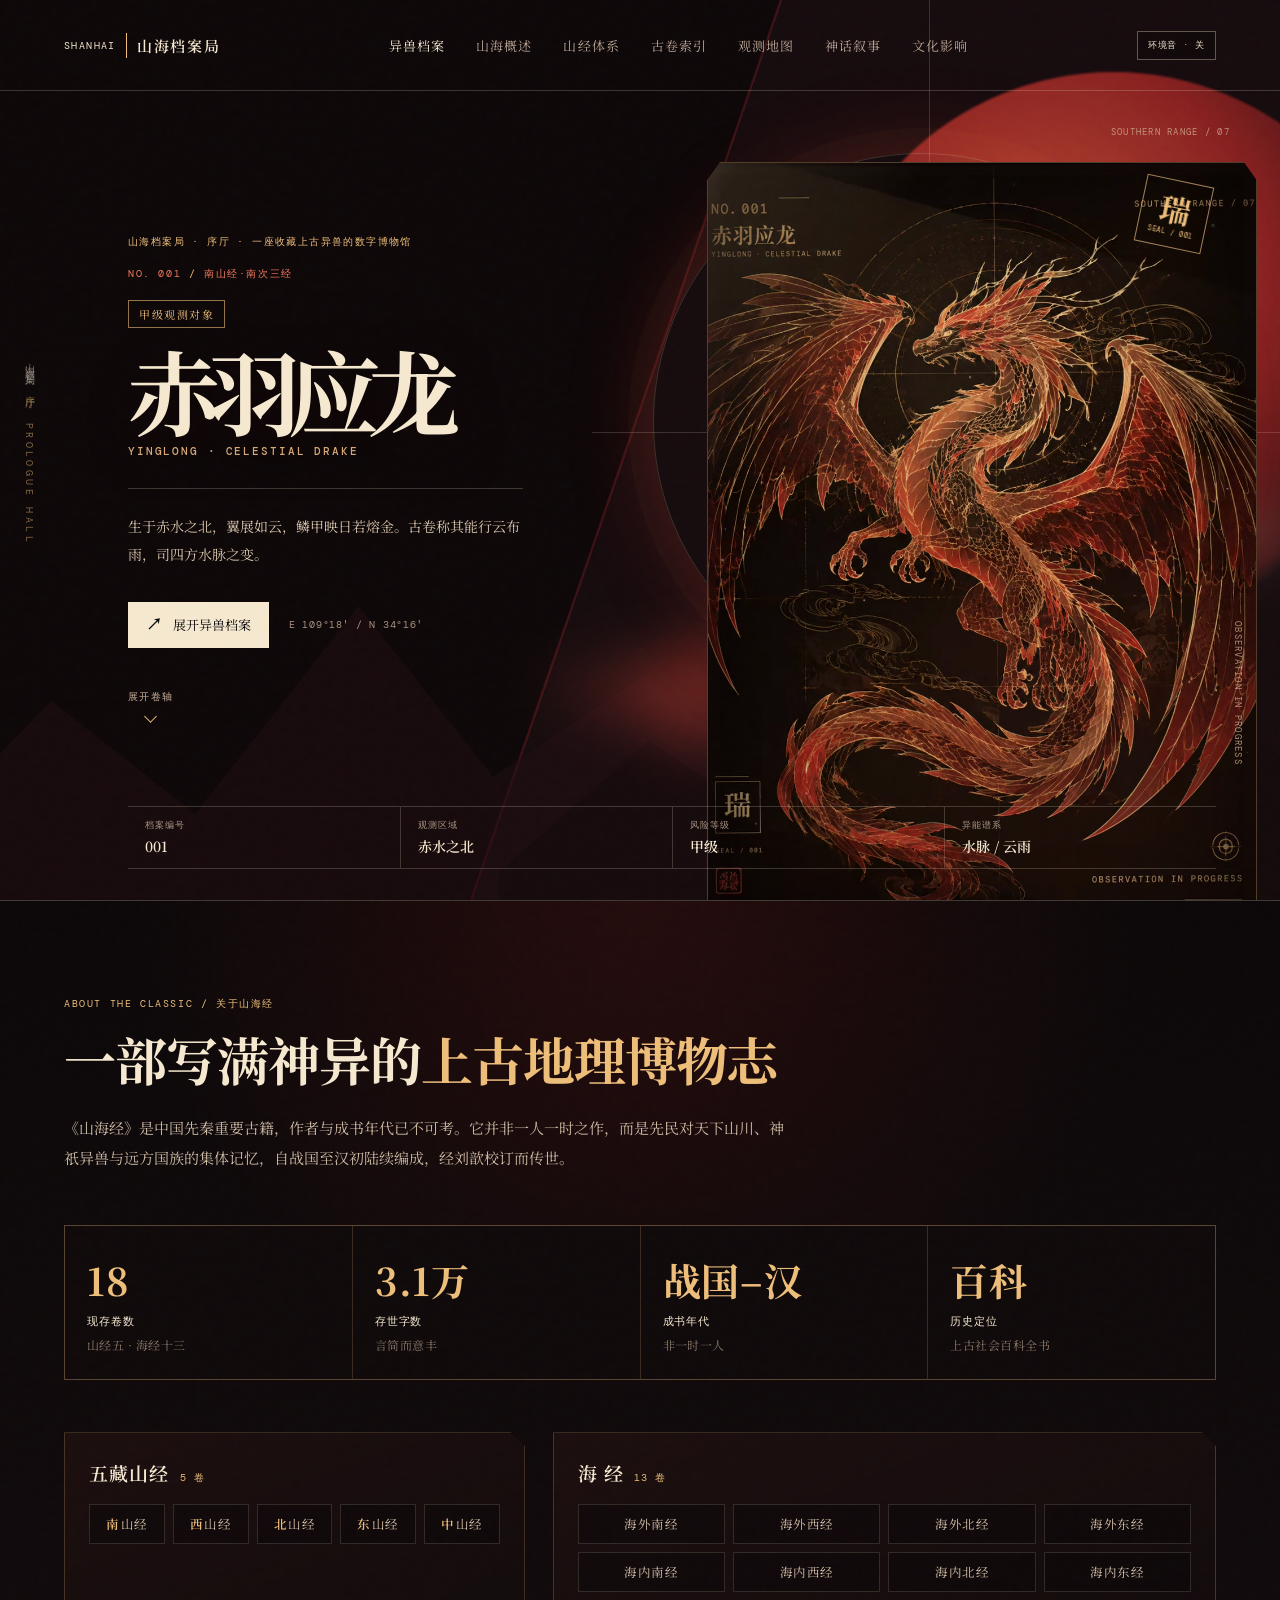
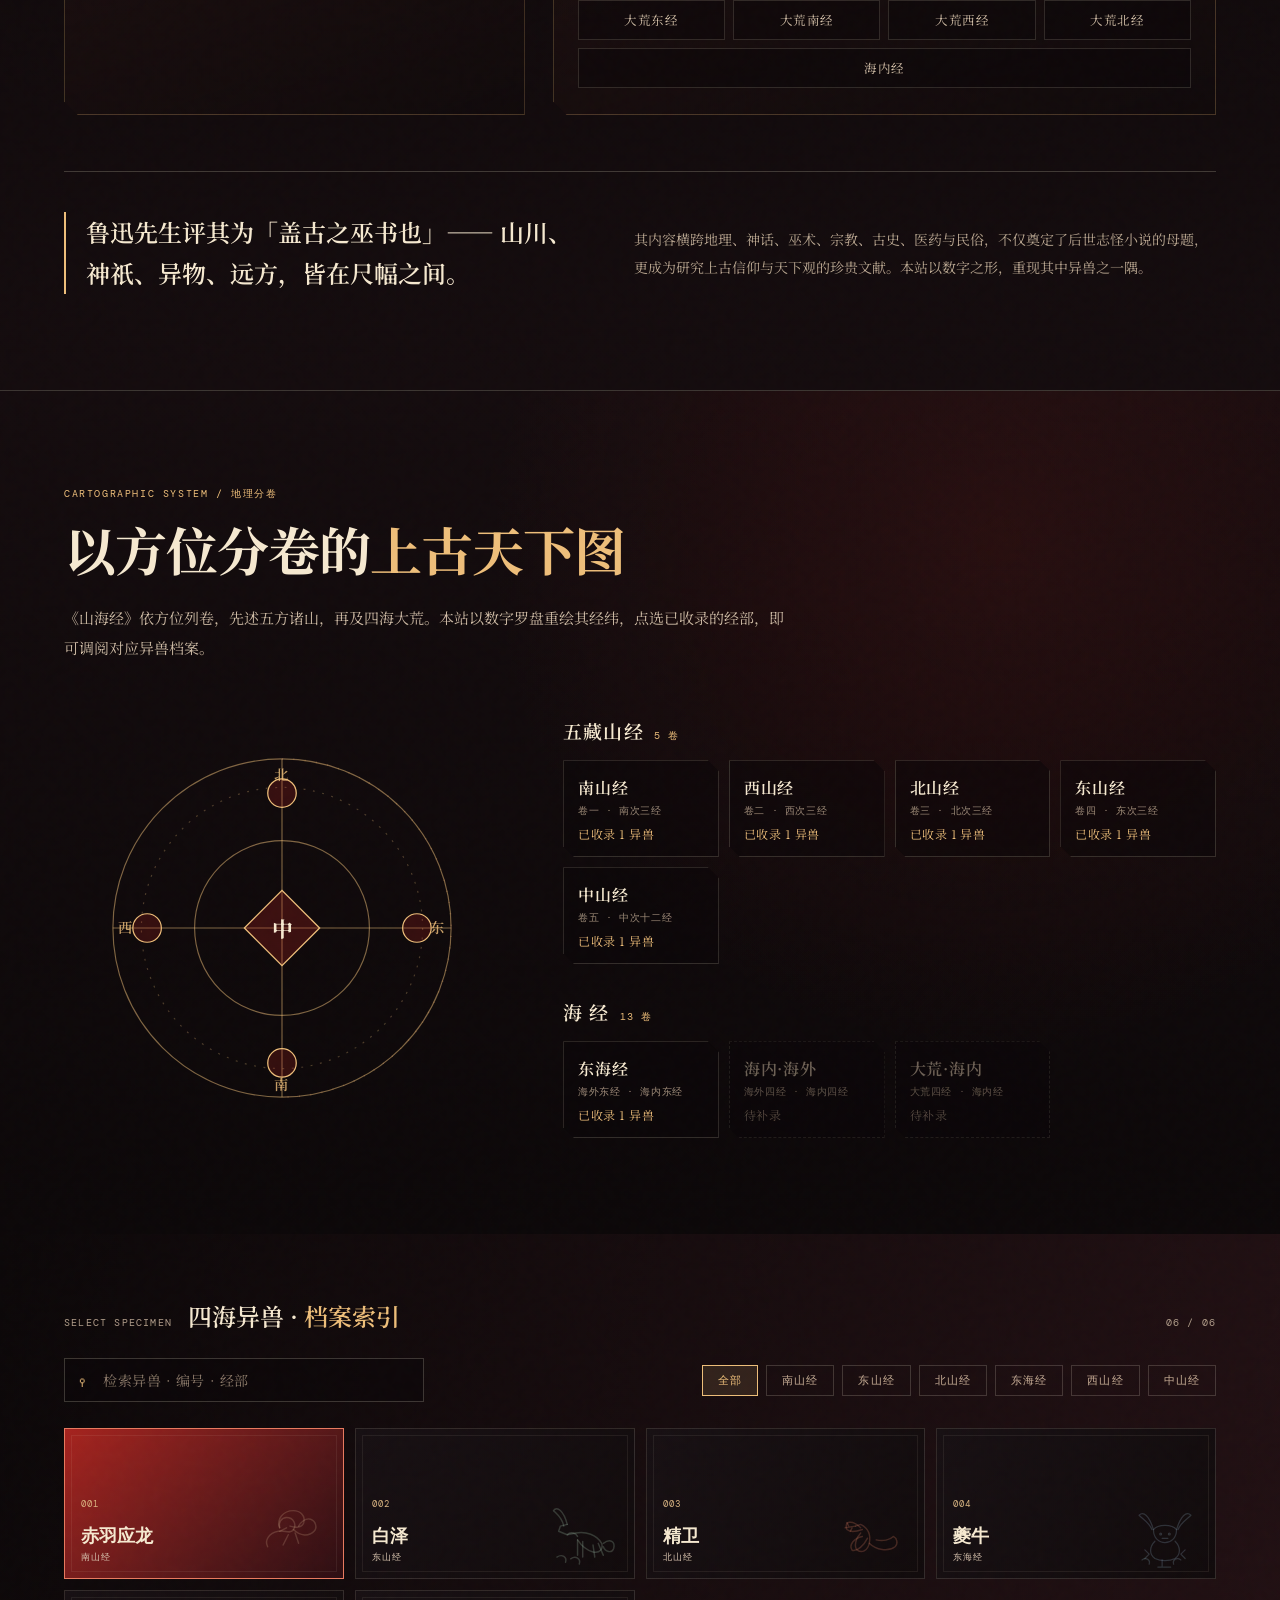
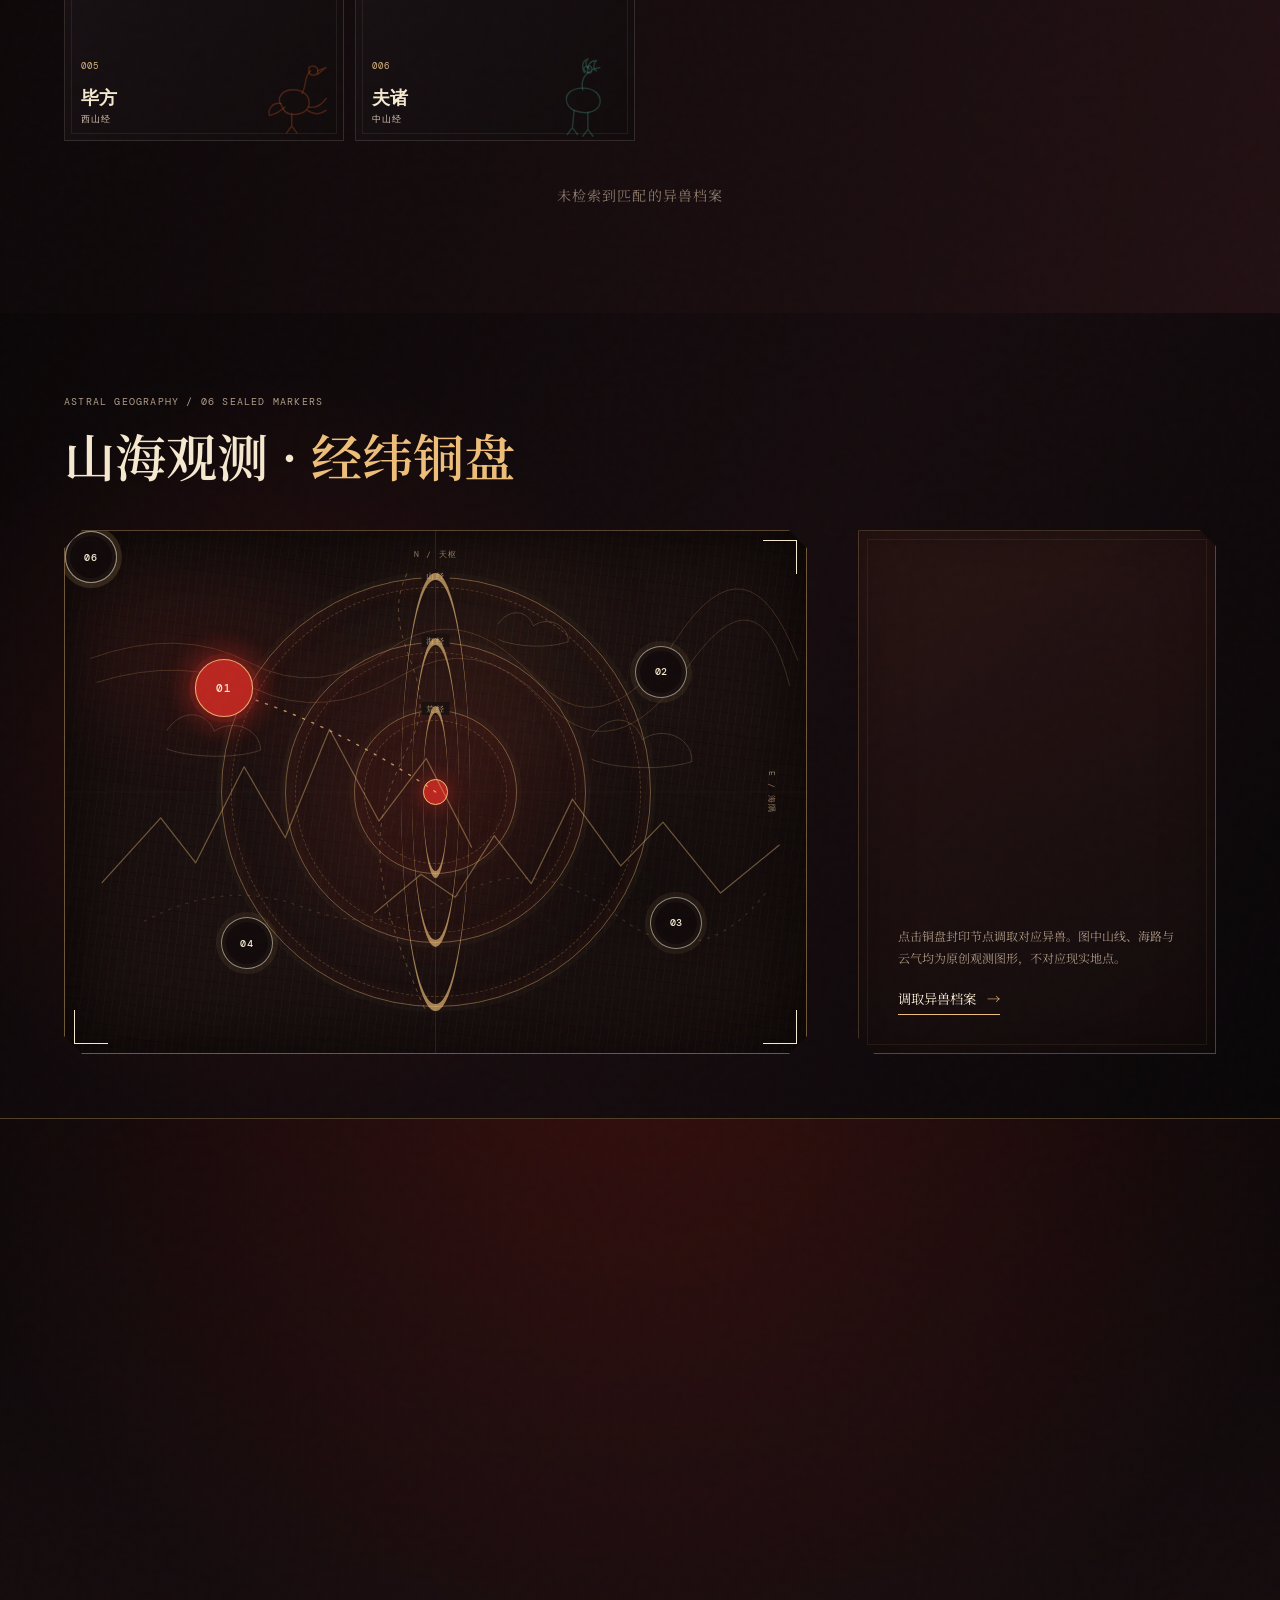
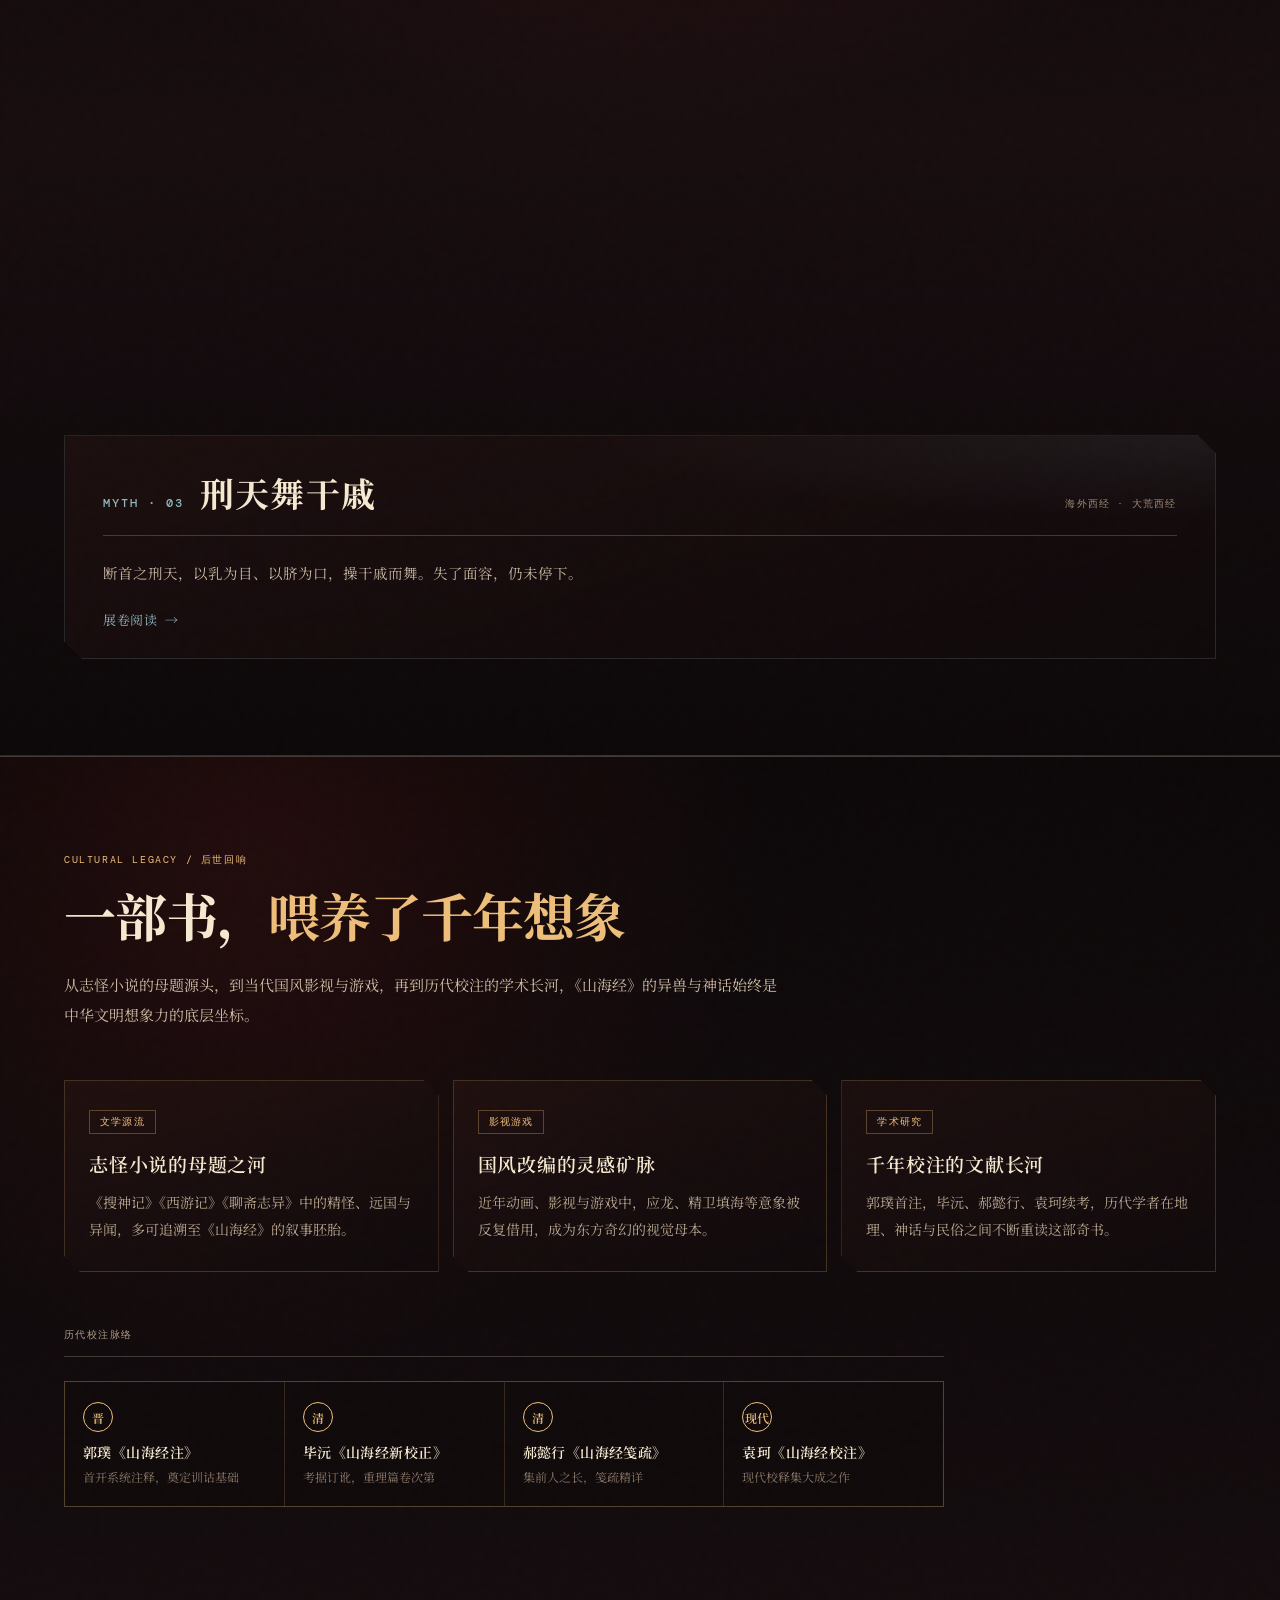
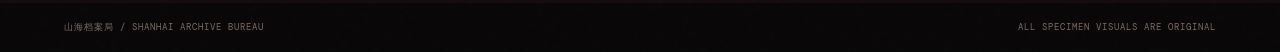
==== commit e6dd1953: "全局氛围层：流动墨晕(金/朱砂/纸雾)+暗角+滚动视差，消除整页扁平感；.archive 背景透明化" ====
--- a/index.html
+++ b/index.html
@@ -18,6 +18,12 @@
   </head>
   <body>
     <main class="archive" id="archive">
+      <div class="page-bg" aria-hidden="true">
+        <span class="page-bg__blob page-bg__blob--gold"></span>
+        <span class="page-bg__blob page-bg__blob--red"></span>
+        <span class="page-bg__blob page-bg__blob--mist"></span>
+        <span class="page-bg__veil"></span>
+      </div>
       <div class="grain" aria-hidden="true"></div>
       <header class="topbar">
         <a class="wordmark" href="#archive" aria-label="山海档案局首页"><span>SHANHAI</span><i></i><b>山海档案局</b></a>
--- a/css/base.css
+++ b/css/base.css
@@ -25,7 +25,7 @@
   min-height: 100vh;
   overflow: hidden;
   position: relative;
-  background: #0d0809;
+  background: transparent; /* 墨底交由 body(--ink) 提供，页面流动氛围层在其上 */
 }
 
 /* 颗粒噪点纹理：全局氛围叠加层（soft-light 混合） */
@@ -38,3 +38,45 @@
   background-image: url("data:image/svg+xml,%3Csvg viewBox='0 0 180 180' xmlns='http://www.w3.org/2000/svg'%3E%3Cfilter id='n'%3E%3CfeTurbulence type='fractalNoise' baseFrequency='.82' numOctaves='3' stitchTiles='stitch'/%3E%3C/filter%3E%3Crect width='100%25' height='100%25' filter='url(%23n)' opacity='.8'/%3E%3C/svg%3E");
   mix-blend-mode: soft-light;
 }
+
+/* 全局流动氛围层：缓慢漂移的墨晕光斑 + 纸雾 + 暗角，制造空间纵深与"呼吸"
+   位于内容之下(.archive 背景透明，body 墨底透出)、噪点之上。 */
+.page-bg {
+  position: fixed;
+  inset: 0;
+  z-index: 0;
+  overflow: hidden;
+  pointer-events: none;
+  transform: translate3d(0, calc(var(--scroll-y, 0px) * -0.05), 0);
+  will-change: transform;
+}
+.page-bg__blob {
+  position: absolute;
+  border-radius: 50%;
+  filter: blur(72px);
+  mix-blend-mode: screen;
+}
+.page-bg__blob--gold {
+  width: 64vmax; height: 64vmax;
+  left: -20vmax; top: -16vmax;
+  background: radial-gradient(circle at center, rgba(237, 189, 121, .40), rgba(237, 189, 121, 0) 62%);
+  animation: bg-drift-a 27s ease-in-out infinite;
+}
+.page-bg__blob--red {
+  width: 56vmax; height: 56vmax;
+  right: -18vmax; top: 24vh;
+  background: radial-gradient(circle at center, rgba(185, 38, 32, .38), rgba(185, 38, 32, 0) 60%);
+  animation: bg-drift-b 33s ease-in-out infinite;
+}
+.page-bg__blob--mist {
+  width: 92vmax; height: 62vmax;
+  left: -12vmax; bottom: -22vmax;
+  background: radial-gradient(circle at center, rgba(245, 232, 207, .14), rgba(245, 232, 207, 0) 66%);
+  animation: bg-mist 46s ease-in-out infinite;
+}
+.page-bg__veil {
+  position: absolute;
+  inset: 0;
+  background: radial-gradient(122% 92% at 50% 40%, transparent 50%, rgba(9, 7, 8, .62) 100%);
+  animation: veil-breathe 13s ease-in-out infinite;
+}
--- a/css/animations.css
+++ b/css/animations.css
@@ -63,3 +63,30 @@
   66% { opacity: 1; }
   84%, 100% { transform: translateX(55%) skewX(-12deg); opacity: 0; }
 }
+
+/* 全局氛围层：墨晕光斑缓慢漂移 + 呼吸 */
+@keyframes bg-drift-a {
+  0%   { transform: translate(0, 0) scale(1); }
+  50%  { transform: translate(7vmax, 5vmax) scale(1.14); }
+  100% { transform: translate(0, 0) scale(1); }
+}
+@keyframes bg-drift-b {
+  0%   { transform: translate(0, 0) scale(1); }
+  50%  { transform: translate(-6vmax, -4vmax) scale(1.1); }
+  100% { transform: translate(0, 0) scale(1); }
+}
+@keyframes bg-mist {
+  0%   { transform: translate(0, 0); opacity: .5; }
+  50%  { transform: translate(9vmax, -2vmax); opacity: .85; }
+  100% { transform: translate(0, 0); opacity: .5; }
+}
+@keyframes veil-breathe {
+  0%, 100% { opacity: .82; }
+  50%      { opacity: 1; }
+}
+
+/* 减少动态：关闭氛围流动，保留静态墨晕以避免惊跳 */
+@media (prefers-reduced-motion: reduce) {
+  .page-bg__blob,
+  .page-bg__veil { animation: none; }
+}
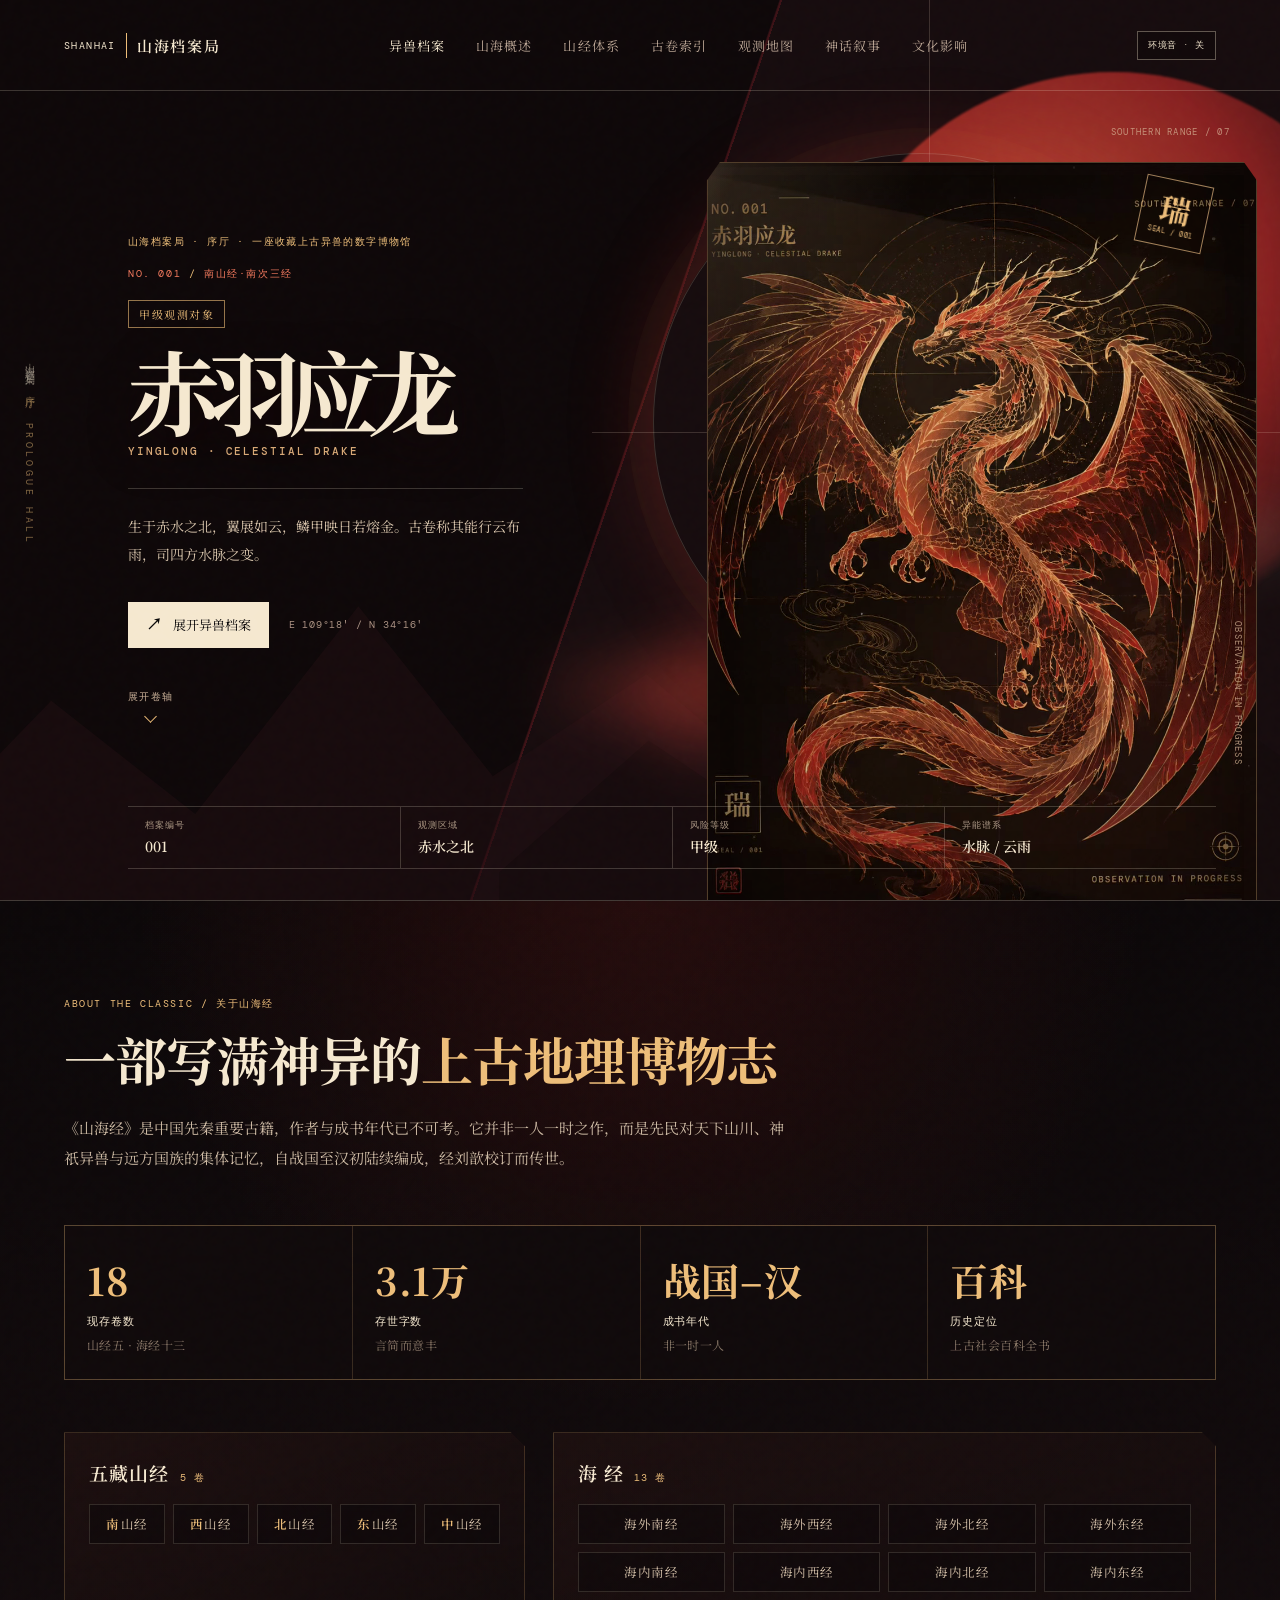
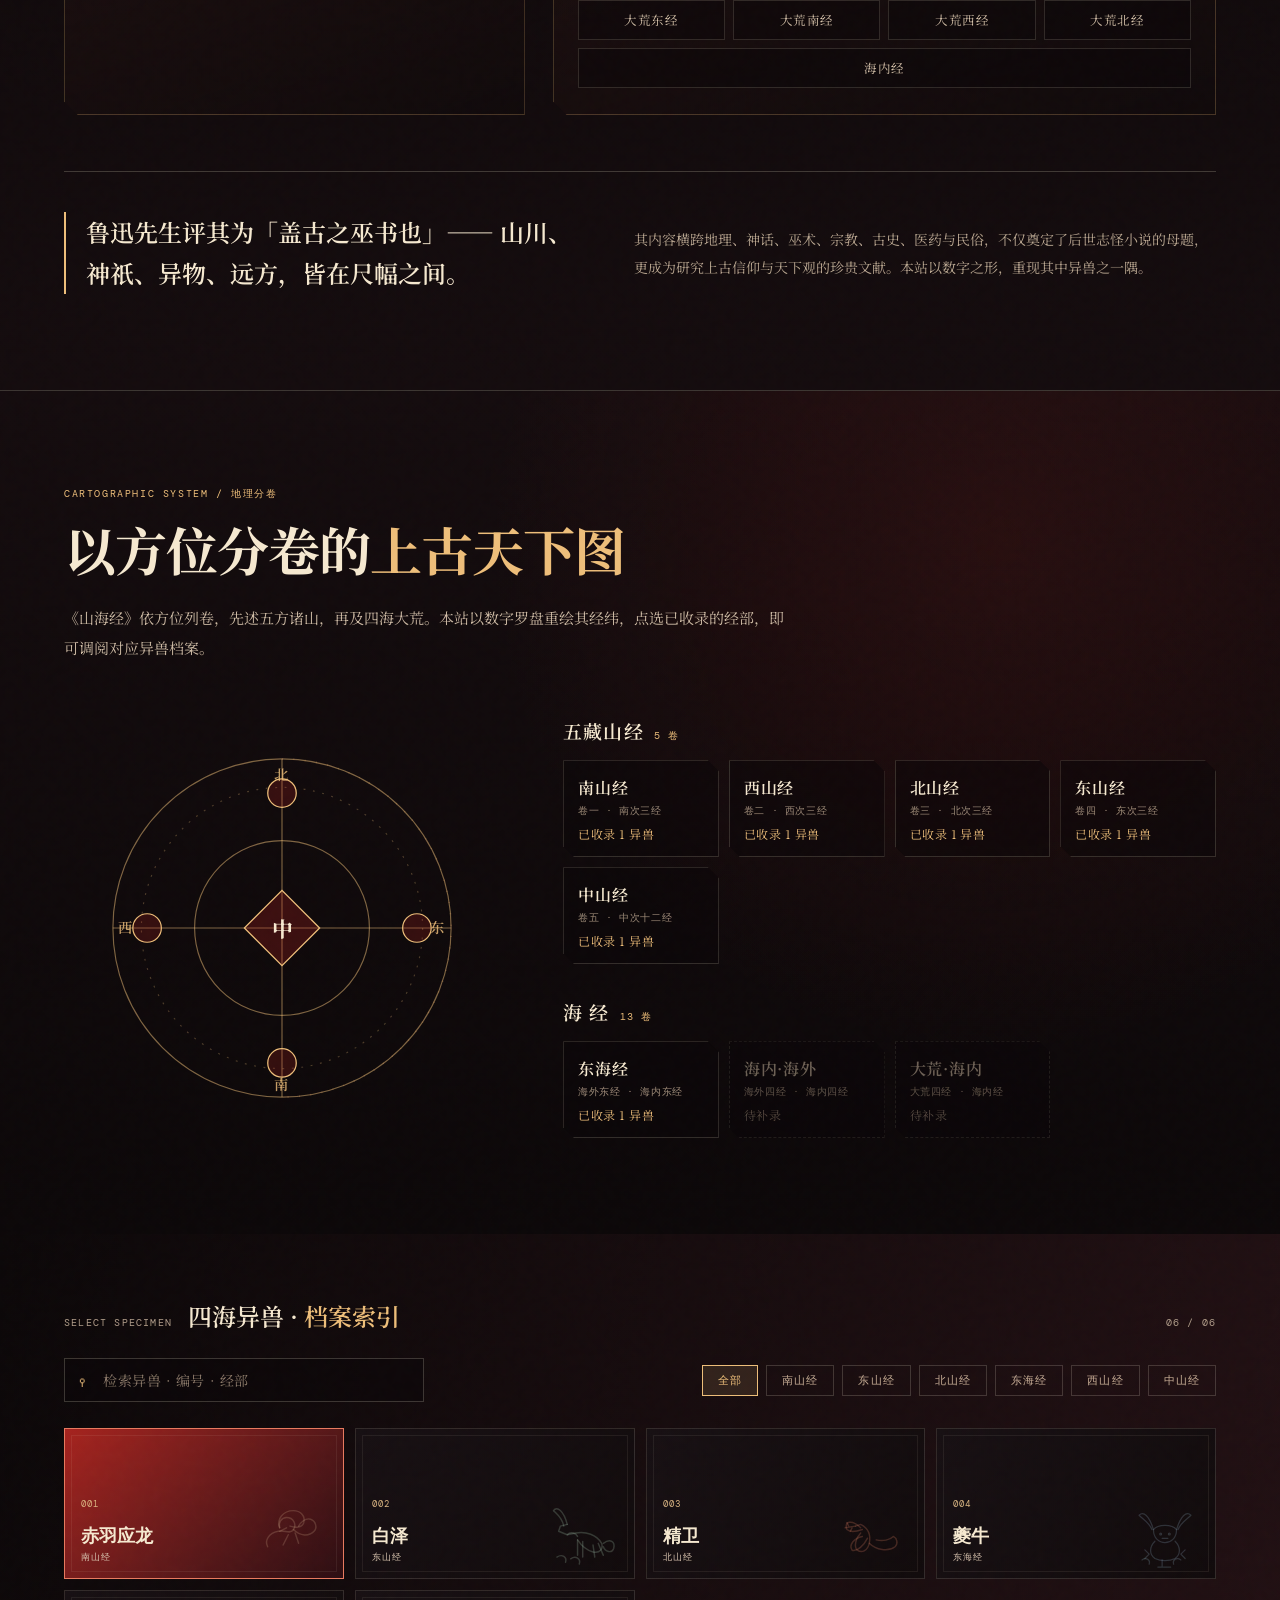
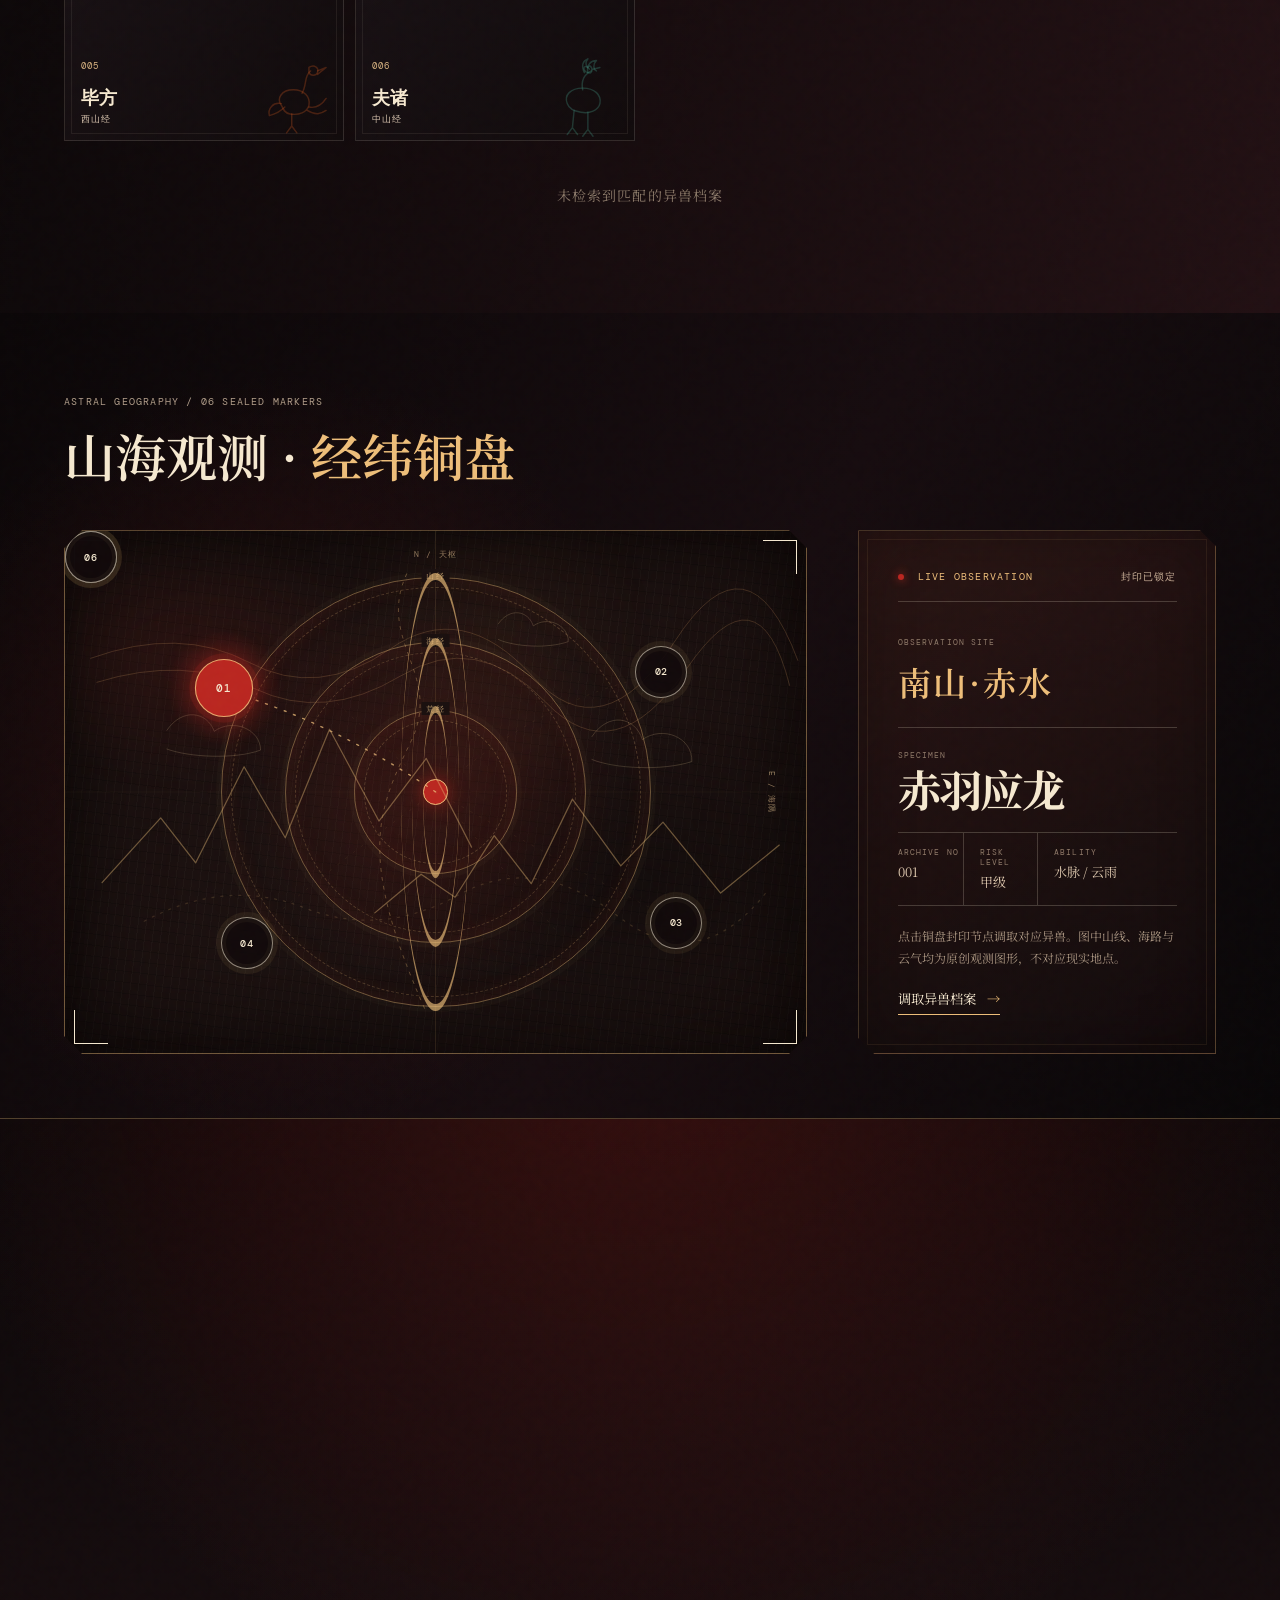
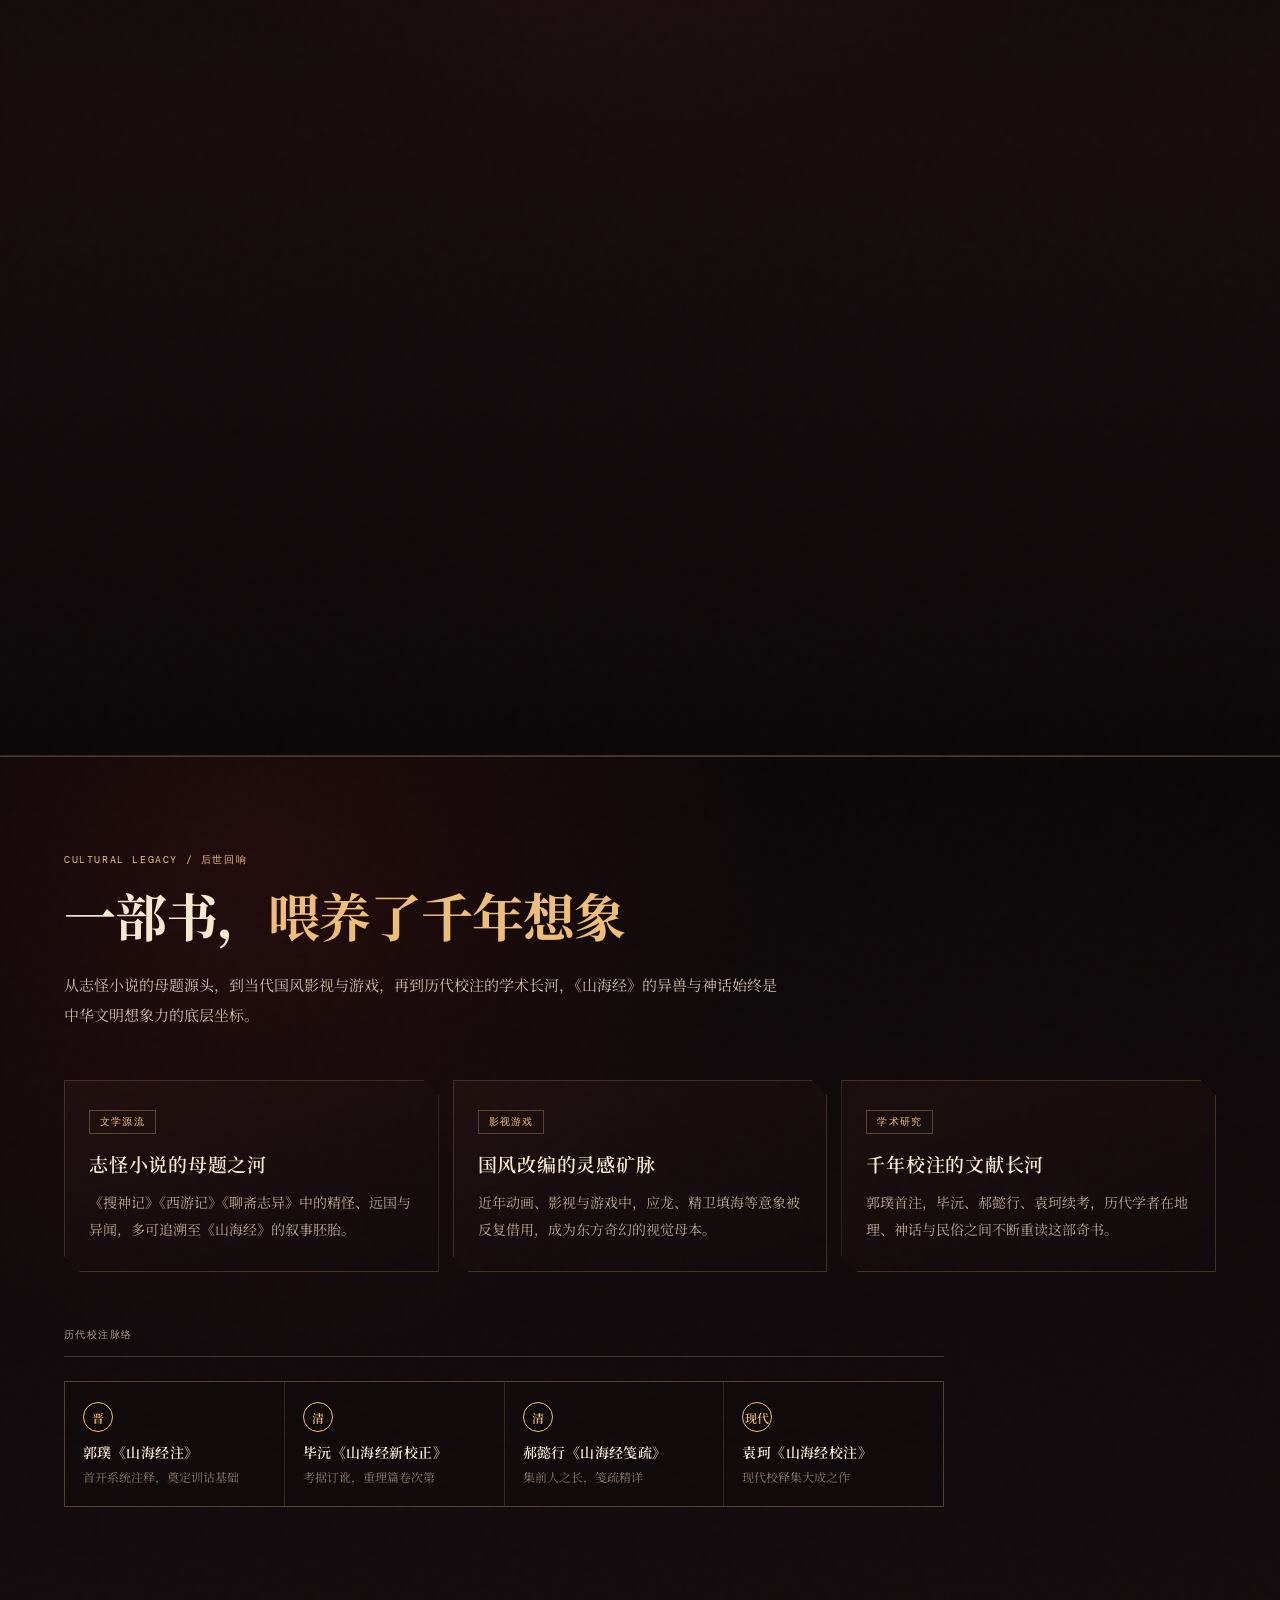
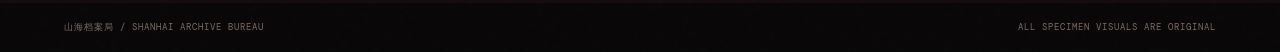
==== commit feb52e0d: "滚动叙事节奏：罗盘随滚动旋转(scroll-linked) + 卷轴卷入展平入场 + 章节标题分层显影" ====
--- a/index.html
+++ b/index.html
@@ -112,15 +112,15 @@
 
       <section class="canon" id="canon" aria-labelledby="canon-title">
         <div class="canon-inner">
-          <header class="canon-head" data-reveal>
-            <p class="canon-eyebrow">CARTOGRAPHIC SYSTEM / 地理分卷</p>
-            <h2 id="canon-title" class="canon-title">以方位分卷的<em>上古天下图</em></h2>
-            <p class="canon-lead">《山海经》依方位列卷，先述五方诸山，再及四海大荒。本站以数字罗盘重绘其经纬，点选已收录的经部，即可调阅对应异兽档案。</p>
+          <header class="canon-head">
+            <p class="canon-eyebrow" data-reveal>CARTOGRAPHIC SYSTEM / 地理分卷</p>
+            <h2 id="canon-title" class="canon-title" data-reveal>以方位分卷的<em>上古天下图</em></h2>
+            <p class="canon-lead" data-reveal>《山海经》依方位列卷，先述五方诸山，再及四海大荒。本站以数字罗盘重绘其经纬，点选已收录的经部，即可调阅对应异兽档案。</p>
           </header>
 
           <div class="canon-body">
             <div class="canon-compass" data-reveal aria-hidden="true">
-              <svg class="compass-svg" viewBox="0 0 400 400" role="presentation">
+              <svg class="compass-svg" viewBox="0 0 400 400" role="presentation" data-scroll>
                 <g class="compass-ring">
                   <circle cx="200" cy="200" r="178" />
                   <circle cx="200" cy="200" r="148" class="compass-dash" />
@@ -280,10 +280,10 @@
             <span class="myth-chapter__label">CHAPTER · 神话叙事</span>
             <span class="myth-chapter__rule"></span>
           </div>
-          <header class="myth-head" data-reveal>
-            <p class="myth-eyebrow">PRIMEVAL NARRATIVES / 上古神话</p>
-            <h2 id="myth-title" class="myth-title">那些不曾熄灭的<em>执念与抗争</em></h2>
-            <p class="myth-lead">《山海经》不仅记录异兽，更封存着先民面对自然与命运时最炽烈的故事。以下三则，皆自原典节录、以今语重述——精卫、夸父、刑天，是中国神话里"知其不可而为之"的三道侧影。轻点卷轴，展开全屏阅读。</p>
+          <header class="myth-head">
+            <p class="myth-eyebrow" data-reveal>PRIMEVAL NARRATIVES / 上古神话</p>
+            <h2 id="myth-title" class="myth-title" data-reveal>那些不曾熄灭的<em>执念与抗争</em></h2>
+            <p class="myth-lead" data-reveal>《山海经》不仅记录异兽，更封存着先民面对自然与命运时最炽烈的故事。以下三则，皆自原典节录、以今语重述——精卫、夸父、刑天，是中国神话里"知其不可而为之"的三道侧影。轻点卷轴，展开全屏阅读。</p>
           </header>
 
           <div class="myth-list">
--- a/css/sections.css
+++ b/css/sections.css
@@ -1293,10 +1293,27 @@
   opacity: 0;
   transform: translateY(26px);
   transition: opacity .8s ease, transform .8s cubic-bezier(.2, .8, .2, 1);
+  transition-delay: var(--reveal-delay, 0s);
 }
 [data-reveal].is-revealed {
   opacity: 1;
   transform: none;
+}
+
+/* ---- 滚动叙事增强：分层显影 stagger + 卷轴展开入场 ---- */
+/* 章节标题内：副标 → 主标 → 导语 依次显影，形成阅读节奏 */
+.canon-head > [data-reveal]:nth-child(1),
+.myth-head > [data-reveal]:nth-child(1) { --reveal-delay: 0s; }
+.canon-head > [data-reveal]:nth-child(2),
+.myth-head > [data-reveal]:nth-child(2) { --reveal-delay: .12s; }
+.canon-head > [data-reveal]:nth-child(3),
+.myth-head > [data-reveal]:nth-child(3) { --reveal-delay: .24s; }
+
+/* 卷轴：卷入(scaleY .6) → 展平；三卷轴依次展开（hover 上浮不受影响） */
+.myth-scroll[data-reveal]:not(.is-revealed) {
+  opacity: 0;
+  transform: scaleY(.6) translateY(22px);
+  transform-origin: top center;
 }
 
 /* =========================================================
@@ -1343,7 +1360,14 @@
 
 /* 五方四海罗盘（原创装饰图形） */
 .canon-compass { display: flex; justify-content: center; }
-.compass-svg { width: min(100%, 380px); height: auto; }
+.compass-svg {
+  width: min(100%, 380px);
+  height: auto;
+  transform-box: view-box;
+  transform-origin: 200px 200px;
+  transform: rotate(calc(var(--p, 0) * 140deg));
+  will-change: transform;
+}
 .compass-ring { fill: none; stroke: rgba(237, 189, 121, .5); stroke-width: 1.2; }
 .compass-ring .compass-dash { stroke: rgba(237, 189, 121, .28); stroke-dasharray: 2 8; }
 .compass-sea { fill: none; stroke: rgba(193, 139, 91, .42); stroke-width: 1.6; stroke-dasharray: 1 11; }
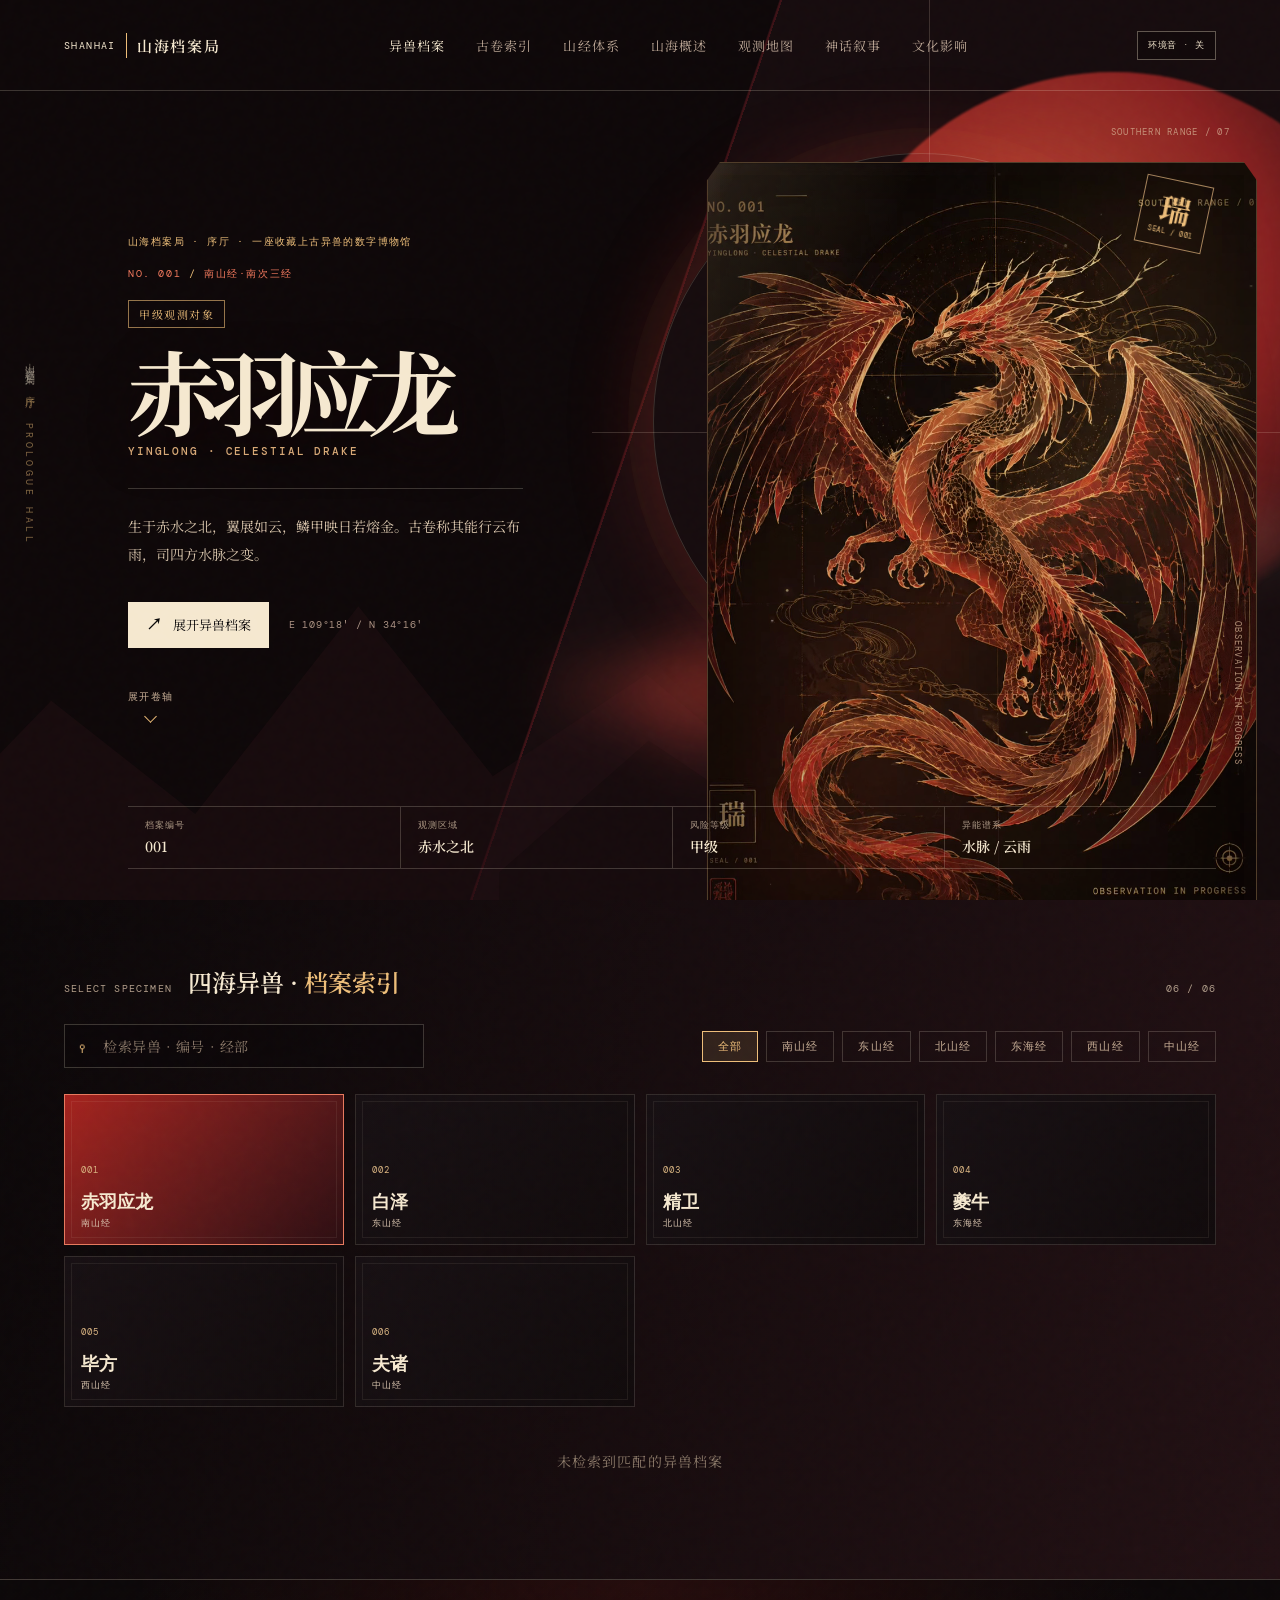
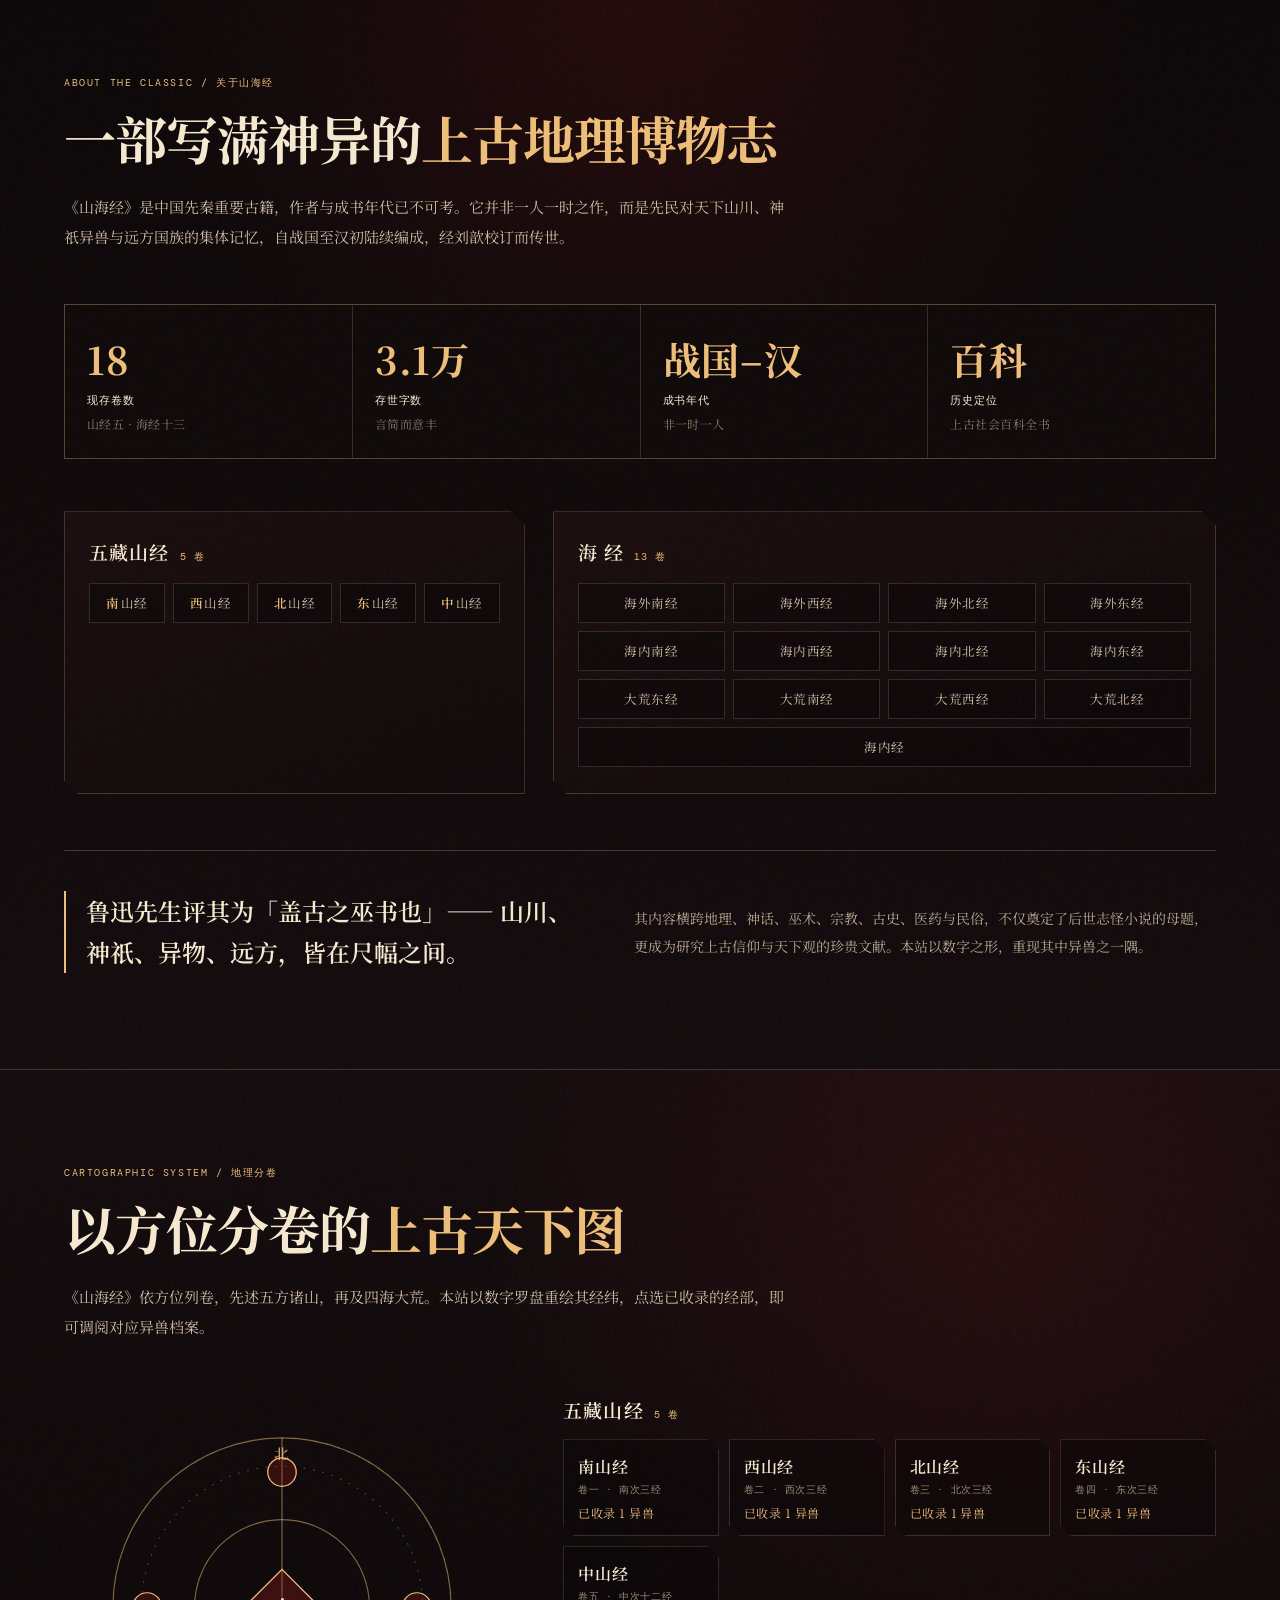
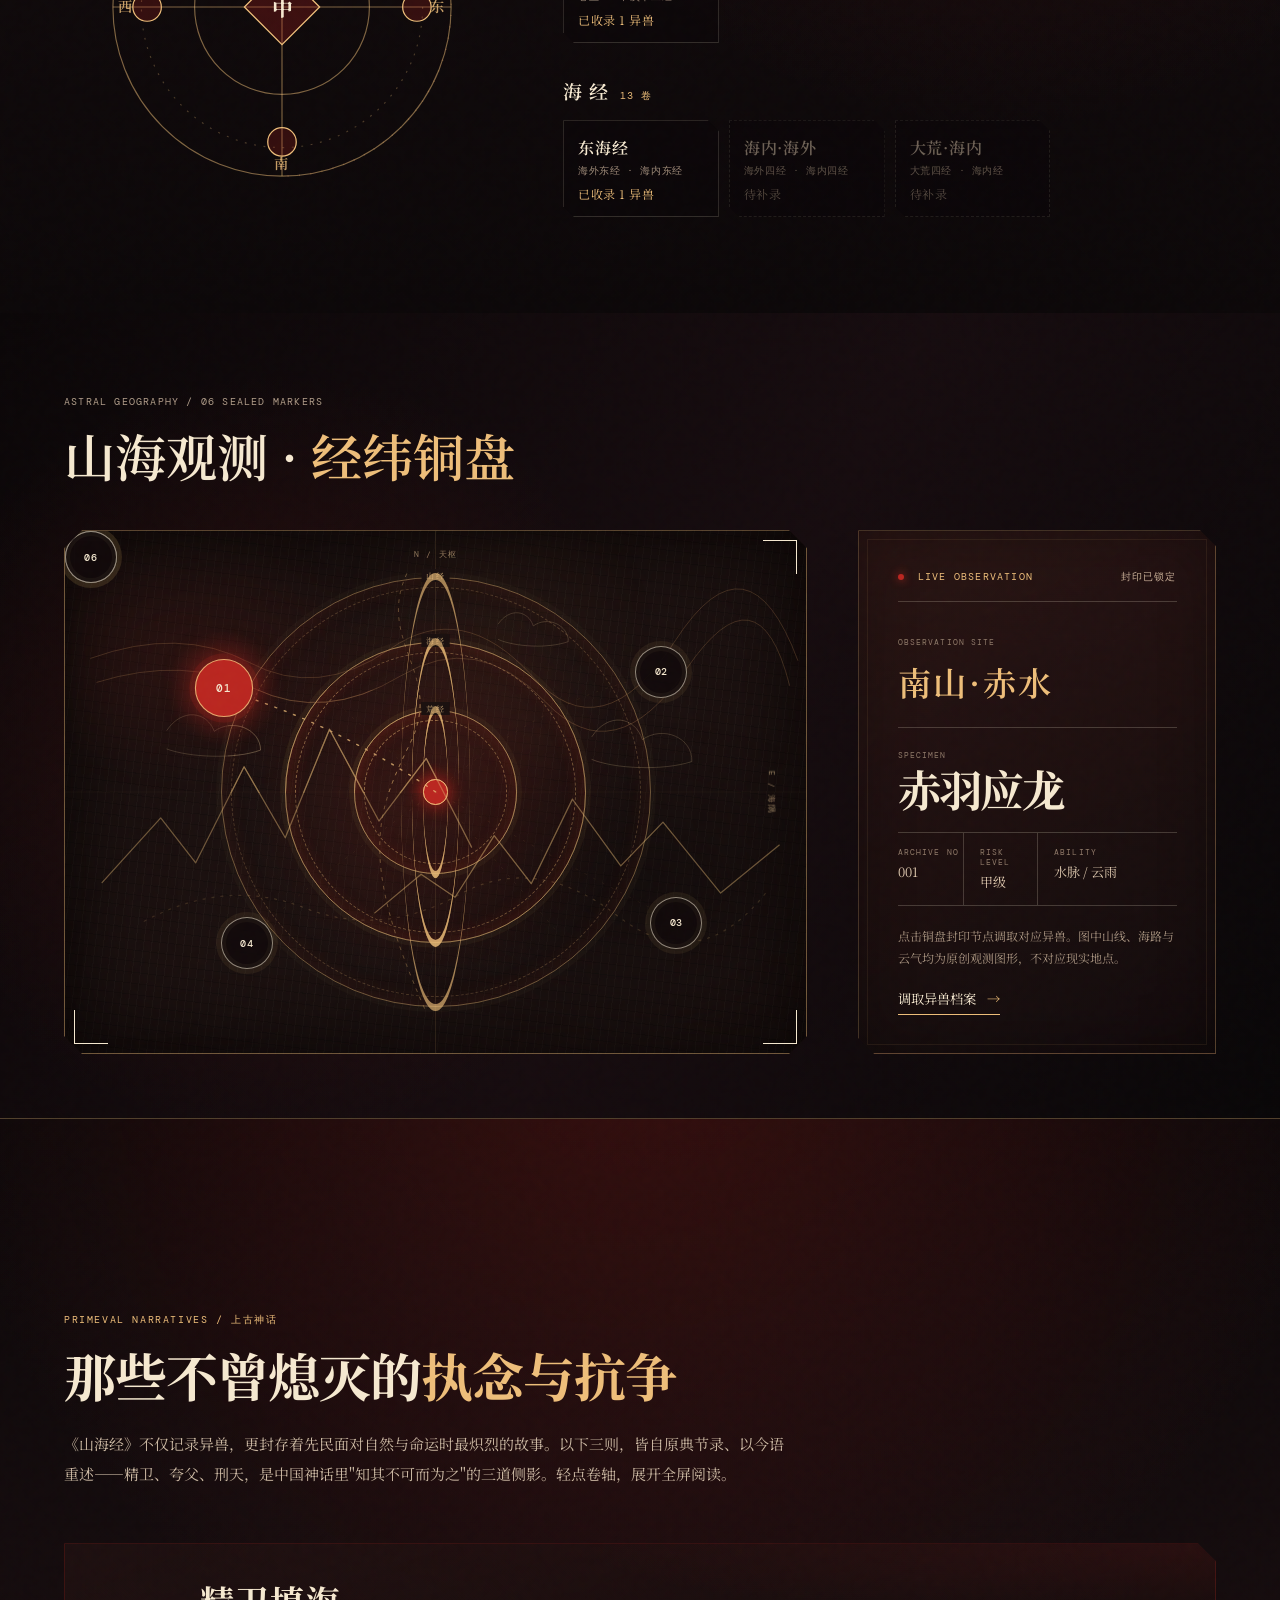
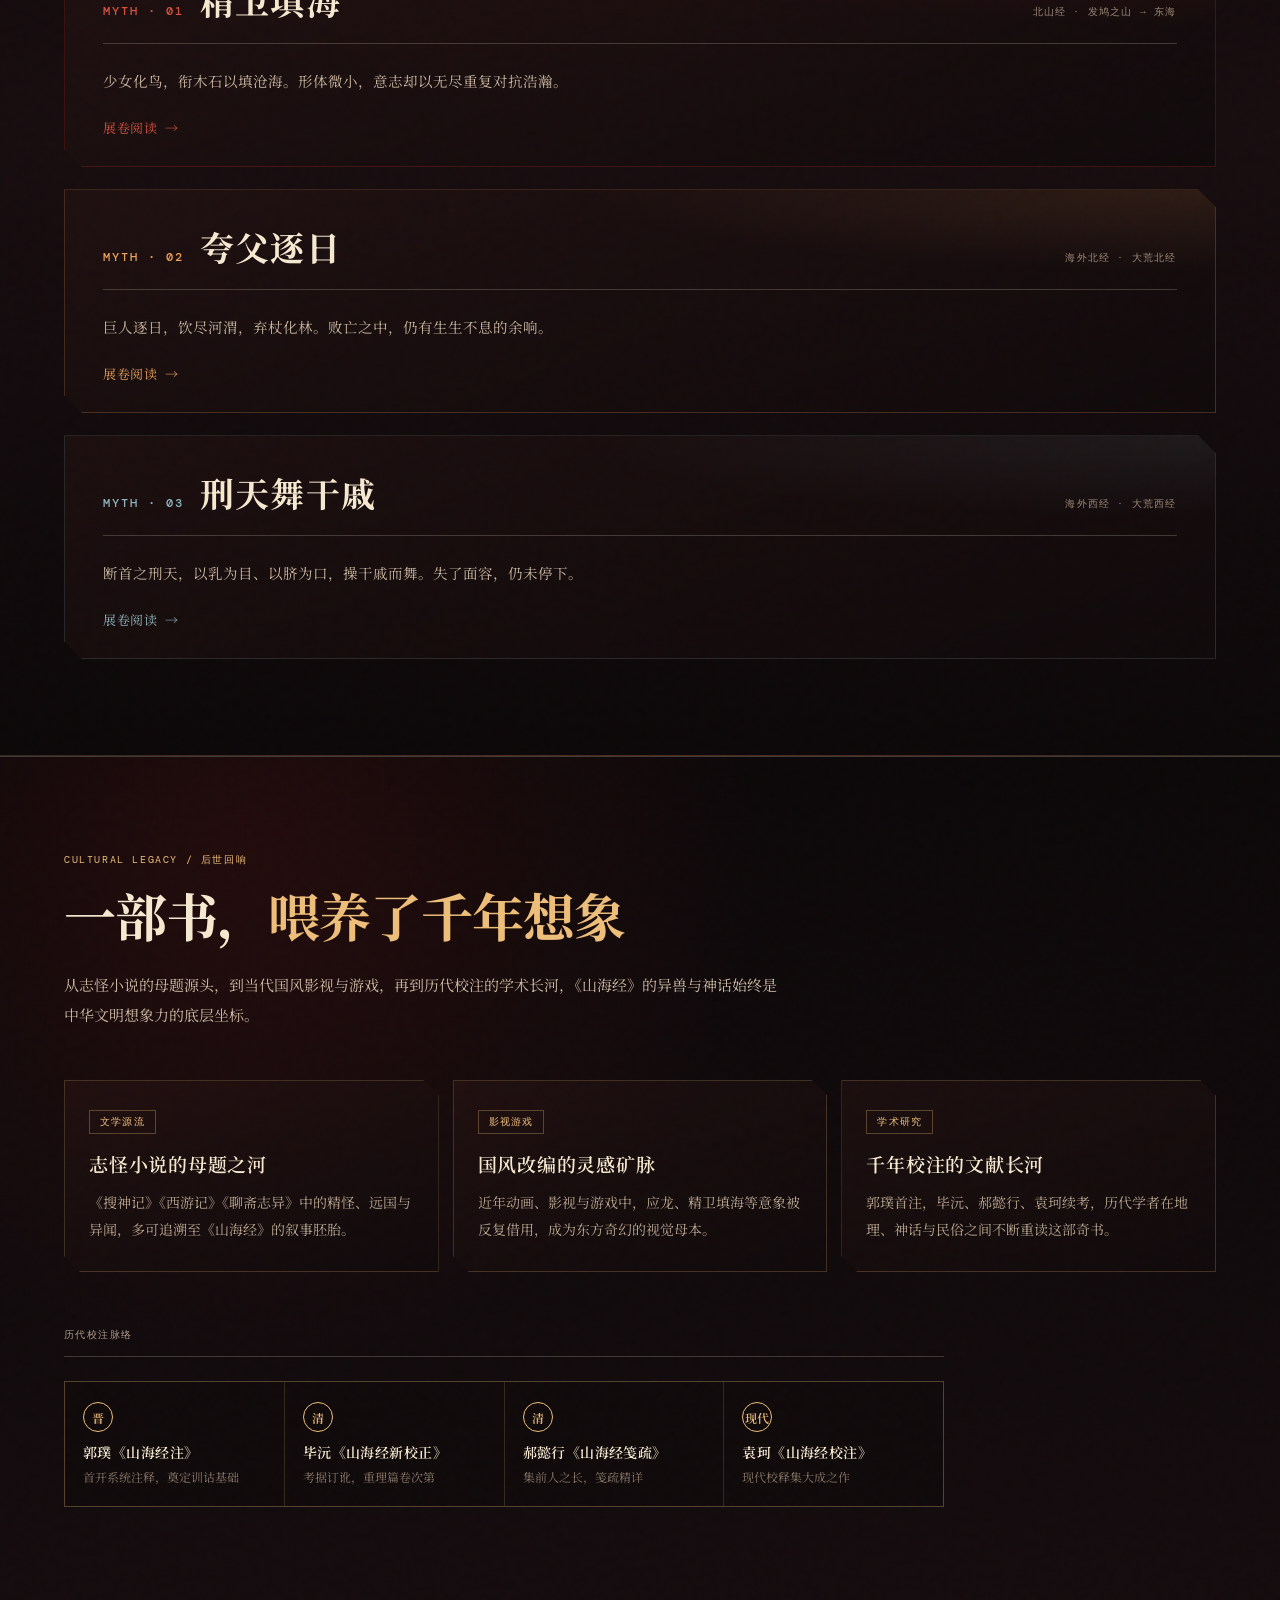
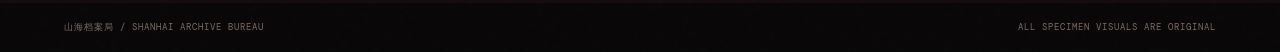
==== commit 35cc4093: "修复 Hero 换兽同步 + 隐藏卡片简笔画 + 交换档案索引与山海概述位置" ====
--- a/index.html
+++ b/index.html
@@ -27,15 +27,17 @@
       <div class="grain" aria-hidden="true"></div>
       <header class="topbar">
         <a class="wordmark" href="#archive" aria-label="山海档案局首页"><span>SHANHAI</span><i></i><b>山海档案局</b></a>
-        <nav aria-label="主导航"><a class="active" href="#archive">异兽档案</a><a href="#overview">山海概述</a><a href="#canon">山经体系</a><a href="#records">古卷索引</a><a href="#map">观测地图</a><a href="#myth">神话叙事</a><a href="#legacy">文化影响</a></nav>
+        <nav aria-label="主导航"><a class="active" href="#archive">异兽档案</a><a href="#records">古卷索引</a>
+        <a href="#canon">山经体系</a>
+        <a href="#overview">山海概述</a><a href="#map">观测地图</a><a href="#myth">神话叙事</a><a href="#legacy">文化影响</a></nav>
         <div class="top-actions"><button id="sound-toggle" class="sound-toggle" type="button" aria-pressed="false">环境音 · 关</button><button class="menu" type="button" aria-label="打开菜单"><span></span><span></span></button></div>
       </header>
 
       <nav class="mobile-nav" id="mobile-nav" aria-label="移动端导航">
         <a href="#archive">异兽档案</a>
+        <a href="#records">古卷索引</a>
+        <a href="#canon">山经体系</a>
         <a href="#overview">山海概述</a>
-        <a href="#canon">山经体系</a>
-        <a href="#records">古卷索引</a>
         <a href="#map">观测地图</a>
         <a href="#myth">神话叙事</a>
         <a href="#legacy">文化影响</a>
@@ -53,7 +55,7 @@
           <p class="latin" data-field="latin">YINGLONG · CELESTIAL DRAKE</p>
           <p class="description" data-field="description">生于赤水之北，翼展如云，鳞甲映日若熔金。古卷称其能行云布雨，司四方水脉之变。</p>
           <div class="hero-actions"><button class="scan-button" id="open-record" type="button"><span class="play">↗</span> 展开异兽档案</button><span class="coordinates">E 109°18′ / N 34°16′</span></div>
-          <a class="hero-scroll" href="#overview" aria-label="向下浏览山海经概述"><span class="hero-scroll__label">展开卷轴</span><span class="hero-scroll__chevron" aria-hidden="true"></span></a>
+          <a class="hero-scroll" href="#records" aria-label="向下浏览山海经概述"><span class="hero-scroll__label">展开卷轴</span><span class="hero-scroll__chevron" aria-hidden="true"></span></a>
         </div>
         <div class="beast-stage" data-specimen="yinglong" aria-label="原创异兽档案图像">
           <div class="axis axis-x"></div><div class="axis axis-y"></div><span class="stage-label label-top">SOUTHERN RANGE / 07</span><span class="stage-label label-bottom">OBSERVATION IN PROGRESS</span>
@@ -62,6 +64,7 @@
             <video id="specimen-image" class="specimen-video" autoplay muted loop playsinline preload="auto" poster="assets/dragon.png" aria-label="赤羽应龙原创异兽档案图">
               <source src="assets/dragon.webm" type="video/webm" />
             </video>
+            <img id="specimen-fallback" class="specimen-fallback" src="assets/dragon.png" alt="赤羽应龙原创异兽档案图" decoding="async" fetchpriority="high" />
             <span class="art-reflection" aria-hidden="true"></span>
             <div class="ember-field" aria-hidden="true"></div>
           </figure>
@@ -69,6 +72,8 @@
         </div>
         <div class="data-strip" aria-label="异兽数据"><div class="data-cell"><span>档案编号</span><b data-field="no">001</b></div><div class="data-cell"><span>观测区域</span><b data-field="region">赤水之北</b></div><div class="data-cell"><span>风险等级</span><b data-field="rank">甲级</b></div><div class="data-cell"><span>异能谱系</span><b data-field="element">水脉 / 云雨</b></div></div>
       </section>
+
+      <section class="records" id="records" aria-labelledby="records-title"><div class="records-heading"><p>SELECT SPECIMEN</p><h2 id="records-title">四海异兽 · <em>档案索引</em></h2><span>06 / 06</span></div><div class="records-toolbar"><div class="records-search-wrap"><span class="records-search-icon" aria-hidden="true">&#9906;</span><input class="records-search" id="records-search" type="search" placeholder="检索异兽 · 编号 · 经部" aria-label="检索异兽档案" autocomplete="off" /></div><div class="records-filters" role="group" aria-label="按经部筛选"><button class="filter-chip active" type="button" data-filter="all">全部</button><button class="filter-chip" type="button" data-filter="南山经">南山经</button><button class="filter-chip" type="button" data-filter="东山经">东山经</button><button class="filter-chip" type="button" data-filter="北山经">北山经</button><button class="filter-chip" type="button" data-filter="东海经">东海经</button><button class="filter-chip" type="button" data-filter="西山经">西山经</button><button class="filter-chip" type="button" data-filter="中山经">中山经</button></div></div><div class="record-rail" role="tablist" aria-label="异兽选择"><button class="record-card active" data-beast="yinglong" data-category="南山经" role="tab" aria-selected="true"><span class="card-no">001</span><span class="card-art yinglong-art" aria-hidden="true"><svg viewBox="0 0 100 100" aria-hidden="true"><g fill="none" stroke="currentColor" stroke-width="1.7" stroke-linecap="round" stroke-linejoin="round"><path d="M24 66 C20 58 26 50 36 48 C44 46 50 52 54 46 C58 40 54 32 46 32 C40 32 36 38 38 44" /><path d="M38 44 C34 34 42 24 54 24 C62 24 68 30 66 38 C64 44 56 44 50 42" /><path d="M54 46 C62 54 72 54 78 48 C82 44 80 36 74 34 C68 32 62 38 60 42" /><path d="M48 52 L42 64 M56 50 L60 62 M46 44 L38 48" /></g></svg></span><strong>赤羽应龙</strong><small>南山经</small></button><button class="record-card" data-beast="bailu" data-category="东山经" role="tab" aria-selected="false"><span class="card-no">002</span><span class="card-art baize-art" aria-hidden="true"><svg viewBox="0 0 100 100" aria-hidden="true"><g fill="none" stroke="currentColor" stroke-width="1.7" stroke-linecap="round" stroke-linejoin="round"><path d="M34 40 C30 24 22 18 18 24 C22 28 28 32 30 42" /><path d="M34 40 L26 42 L24 48 L34 52 L44 50 C56 48 68 52 74 62 C76 68 72 74 64 72 C56 70 50 64 46 58" /><path d="M46 58 L46 76 M52 60 L52 78 M64 64 L66 78 M70 62 L76 76" /><path d="M76 62 C84 56 90 60 88 68 C86 74 78 72 76 66" /><path d="M34 52 C38 48 44 50 46 54" /><path d="M22 78 C28 74 34 78 32 84 M38 80 C44 76 50 80 48 86" /></g></svg></span><strong>白泽</strong><small>东山经</small></button><button class="record-card" data-beast="jingwei" data-category="北山经" role="tab" aria-selected="false"><span class="card-no">003</span><span class="card-art jingwei-art" aria-hidden="true"><svg viewBox="0 0 100 100" aria-hidden="true"><g fill="none" stroke="currentColor" stroke-width="1.7" stroke-linecap="round" stroke-linejoin="round"><path d="M32 42 L20 44 M24 42 L22 38 M28 44 L26 48" /><path d="M32 42 L38 40 C46 44 50 52 48 62 C46 70 40 74 34 70 C30 66 32 56 38 50" /><path d="M38 44 C28 34 18 36 22 46 C26 50 34 48 40 46" /><path d="M40 54 C30 56 24 64 28 70 C34 72 42 64 46 56" /><path d="M48 62 C56 70 70 72 78 66 C82 62 80 56 76 54 C72 58 64 60 56 58" /></g></svg></span><strong>精卫</strong><small>北山经</small></button><button class="record-card" data-beast="kuiniu" data-category="东海经" role="tab" aria-selected="false"><span class="card-no">004</span><span class="card-art kuiniu-art" aria-hidden="true"><svg viewBox="0 0 100 100" aria-hidden="true"><g fill="none" stroke="currentColor" stroke-width="1.7" stroke-linecap="round" stroke-linejoin="round"><path d="M34 44 C28 24 20 18 14 24 C20 30 28 34 32 44" /><path d="M66 44 C72 24 80 18 86 24 C80 30 72 34 68 44" /><path d="M34 44 C34 56 42 62 50 62 C58 62 66 56 66 44 C60 36 40 36 34 44" /><circle cx="44" cy="50" r="1.3" /><circle cx="56" cy="50" r="1.3" /><path d="M46 56 L54 56" /><path d="M36 60 C28 68 28 78 36 84 C44 88 56 88 64 84 C72 78 72 68 64 60" /><path d="M46 86 L46 96 M40 96 L58 96" /><path d="M22 72 L28 78 L22 84 M78 72 L72 78 L78 84" /><path d="M18 86 C24 82 30 86 28 92 M72 86 C66 82 60 86 62 92" /></g></svg></span><strong>夔牛</strong><small>东海经</small></button><button class="record-card" data-beast="bifang" data-category="西山经" role="tab" aria-selected="false"><span class="card-no">005</span><span class="card-art bifang-art" aria-hidden="true"><svg viewBox="0 0 100 100" aria-hidden="true"><g fill="none" stroke="currentColor" stroke-width="1.7" stroke-linecap="round" stroke-linejoin="round"><path d="M40 62 C34 54 40 44 54 44 C66 44 74 52 72 62 C70 70 60 74 50 72 C44 71 42 67 40 62 Z"/><path d="M64 48 C70 38 66 28 74 22"/><path d="M72 18 C78 14 84 18 82 24 C80 28 74 28 72 24 Z"/><path d="M82 22 L92 18 L82 26"/><path d="M40 60 C30 58 24 66 26 74 C34 72 40 68 44 64"/><path d="M72 64 C82 66 88 60 92 54 M70 68 C80 74 86 72 92 68"/><path d="M52 72 L52 86 L46 94 M52 86 L58 94"/></g></svg></span><strong>毕方</strong><small>西山经</small></button><button class="record-card" data-beast="fuzhu" data-category="中山经" role="tab" aria-selected="false"><span class="card-no">006</span><span class="card-art fuzhu-art" aria-hidden="true"><svg viewBox="0 0 100 100" aria-hidden="true"><g fill="none" stroke="currentColor" stroke-width="1.7" stroke-linecap="round" stroke-linejoin="round"><path d="M34 60 C30 50 38 42 52 42 C66 42 74 50 72 60 C70 68 60 72 50 70 C42 69 36 66 34 60 Z"/><path d="M52 44 C50 34 54 26 62 22"/><path d="M58 18 C52 14 52 22 58 24 C64 26 64 18 60 16 Z"/><path d="M64 20 L72 18"/><path d="M54 24 C50 16 52 10 58 8 M58 8 C54 12 56 18 60 20"/><path d="M58 24 C56 14 62 10 68 10 M68 10 C64 14 64 20 68 22"/><path d="M42 68 L40 88 L34 96 M40 88 L46 96"/><path d="M58 70 L58 90 L52 98 M58 90 L64 98"/></g></svg></span><strong>夫诸</strong><small>中山经</small></button></div><p class="records-empty is-hidden">未检索到匹配的异兽档案</p></section>
 
       <section class="overview" id="overview" aria-labelledby="overview-title">
         <div class="overview-inner">
@@ -203,7 +208,7 @@
         </div>
       </section>
 
-      <section class="records" id="records" aria-labelledby="records-title"><div class="records-heading"><p>SELECT SPECIMEN</p><h2 id="records-title">四海异兽 · <em>档案索引</em></h2><span>06 / 06</span></div><div class="records-toolbar"><div class="records-search-wrap"><span class="records-search-icon" aria-hidden="true">&#9906;</span><input class="records-search" id="records-search" type="search" placeholder="检索异兽 · 编号 · 经部" aria-label="检索异兽档案" autocomplete="off" /></div><div class="records-filters" role="group" aria-label="按经部筛选"><button class="filter-chip active" type="button" data-filter="all">全部</button><button class="filter-chip" type="button" data-filter="南山经">南山经</button><button class="filter-chip" type="button" data-filter="东山经">东山经</button><button class="filter-chip" type="button" data-filter="北山经">北山经</button><button class="filter-chip" type="button" data-filter="东海经">东海经</button><button class="filter-chip" type="button" data-filter="西山经">西山经</button><button class="filter-chip" type="button" data-filter="中山经">中山经</button></div></div><div class="record-rail" role="tablist" aria-label="异兽选择"><button class="record-card active" data-beast="yinglong" data-category="南山经" role="tab" aria-selected="true"><span class="card-no">001</span><span class="card-art yinglong-art" aria-hidden="true"><svg viewBox="0 0 100 100" aria-hidden="true"><g fill="none" stroke="currentColor" stroke-width="1.7" stroke-linecap="round" stroke-linejoin="round"><path d="M24 66 C20 58 26 50 36 48 C44 46 50 52 54 46 C58 40 54 32 46 32 C40 32 36 38 38 44" /><path d="M38 44 C34 34 42 24 54 24 C62 24 68 30 66 38 C64 44 56 44 50 42" /><path d="M54 46 C62 54 72 54 78 48 C82 44 80 36 74 34 C68 32 62 38 60 42" /><path d="M48 52 L42 64 M56 50 L60 62 M46 44 L38 48" /></g></svg></span><strong>赤羽应龙</strong><small>南山经</small></button><button class="record-card" data-beast="bailu" data-category="东山经" role="tab" aria-selected="false"><span class="card-no">002</span><span class="card-art baize-art" aria-hidden="true"><svg viewBox="0 0 100 100" aria-hidden="true"><g fill="none" stroke="currentColor" stroke-width="1.7" stroke-linecap="round" stroke-linejoin="round"><path d="M34 40 C30 24 22 18 18 24 C22 28 28 32 30 42" /><path d="M34 40 L26 42 L24 48 L34 52 L44 50 C56 48 68 52 74 62 C76 68 72 74 64 72 C56 70 50 64 46 58" /><path d="M46 58 L46 76 M52 60 L52 78 M64 64 L66 78 M70 62 L76 76" /><path d="M76 62 C84 56 90 60 88 68 C86 74 78 72 76 66" /><path d="M34 52 C38 48 44 50 46 54" /><path d="M22 78 C28 74 34 78 32 84 M38 80 C44 76 50 80 48 86" /></g></svg></span><strong>白泽</strong><small>东山经</small></button><button class="record-card" data-beast="jingwei" data-category="北山经" role="tab" aria-selected="false"><span class="card-no">003</span><span class="card-art jingwei-art" aria-hidden="true"><svg viewBox="0 0 100 100" aria-hidden="true"><g fill="none" stroke="currentColor" stroke-width="1.7" stroke-linecap="round" stroke-linejoin="round"><path d="M32 42 L20 44 M24 42 L22 38 M28 44 L26 48" /><path d="M32 42 L38 40 C46 44 50 52 48 62 C46 70 40 74 34 70 C30 66 32 56 38 50" /><path d="M38 44 C28 34 18 36 22 46 C26 50 34 48 40 46" /><path d="M40 54 C30 56 24 64 28 70 C34 72 42 64 46 56" /><path d="M48 62 C56 70 70 72 78 66 C82 62 80 56 76 54 C72 58 64 60 56 58" /></g></svg></span><strong>精卫</strong><small>北山经</small></button><button class="record-card" data-beast="kuiniu" data-category="东海经" role="tab" aria-selected="false"><span class="card-no">004</span><span class="card-art kuiniu-art" aria-hidden="true"><svg viewBox="0 0 100 100" aria-hidden="true"><g fill="none" stroke="currentColor" stroke-width="1.7" stroke-linecap="round" stroke-linejoin="round"><path d="M34 44 C28 24 20 18 14 24 C20 30 28 34 32 44" /><path d="M66 44 C72 24 80 18 86 24 C80 30 72 34 68 44" /><path d="M34 44 C34 56 42 62 50 62 C58 62 66 56 66 44 C60 36 40 36 34 44" /><circle cx="44" cy="50" r="1.3" /><circle cx="56" cy="50" r="1.3" /><path d="M46 56 L54 56" /><path d="M36 60 C28 68 28 78 36 84 C44 88 56 88 64 84 C72 78 72 68 64 60" /><path d="M46 86 L46 96 M40 96 L58 96" /><path d="M22 72 L28 78 L22 84 M78 72 L72 78 L78 84" /><path d="M18 86 C24 82 30 86 28 92 M72 86 C66 82 60 86 62 92" /></g></svg></span><strong>夔牛</strong><small>东海经</small></button><button class="record-card" data-beast="bifang" data-category="西山经" role="tab" aria-selected="false"><span class="card-no">005</span><span class="card-art bifang-art" aria-hidden="true"><svg viewBox="0 0 100 100" aria-hidden="true"><g fill="none" stroke="currentColor" stroke-width="1.7" stroke-linecap="round" stroke-linejoin="round"><path d="M40 62 C34 54 40 44 54 44 C66 44 74 52 72 62 C70 70 60 74 50 72 C44 71 42 67 40 62 Z"/><path d="M64 48 C70 38 66 28 74 22"/><path d="M72 18 C78 14 84 18 82 24 C80 28 74 28 72 24 Z"/><path d="M82 22 L92 18 L82 26"/><path d="M40 60 C30 58 24 66 26 74 C34 72 40 68 44 64"/><path d="M72 64 C82 66 88 60 92 54 M70 68 C80 74 86 72 92 68"/><path d="M52 72 L52 86 L46 94 M52 86 L58 94"/></g></svg></span><strong>毕方</strong><small>西山经</small></button><button class="record-card" data-beast="fuzhu" data-category="中山经" role="tab" aria-selected="false"><span class="card-no">006</span><span class="card-art fuzhu-art" aria-hidden="true"><svg viewBox="0 0 100 100" aria-hidden="true"><g fill="none" stroke="currentColor" stroke-width="1.7" stroke-linecap="round" stroke-linejoin="round"><path d="M34 60 C30 50 38 42 52 42 C66 42 74 50 72 60 C70 68 60 72 50 70 C42 69 36 66 34 60 Z"/><path d="M52 44 C50 34 54 26 62 22"/><path d="M58 18 C52 14 52 22 58 24 C64 26 64 18 60 16 Z"/><path d="M64 20 L72 18"/><path d="M54 24 C50 16 52 10 58 8 M58 8 C54 12 56 18 60 20"/><path d="M58 24 C56 14 62 10 68 10 M68 10 C64 14 64 20 68 22"/><path d="M42 68 L40 88 L34 96 M40 88 L46 96"/><path d="M58 70 L58 90 L52 98 M58 90 L64 98"/></g></svg></span><strong>夫诸</strong><small>中山经</small></button></div><p class="records-empty is-hidden">未检索到匹配的异兽档案</p></section>
+      
 
       <section class="map-section" id="map" aria-labelledby="map-title">
         <div class="map-heading">
--- a/css/components.css
+++ b/css/components.css
@@ -118,8 +118,9 @@
   left: 16px;
   color: #d8c3ae;
 }
-/* 卡片右下角原创线描插画（鎏金水印） */
+/* 卡片右下角原创线描插画（鎏金水印）—— 已隐藏 */
 .card-art {
+  display: none;
   position: absolute;
   right: 10px;
   bottom: 2px;
--- a/css/sections.css
+++ b/css/sections.css
@@ -329,6 +329,17 @@
 }
 .specimen-art video.is-leaving { opacity: 0; filter: blur(7px) brightness(.65); }
 .specimen-art img.is-leaving { opacity: 0; transform: scale(1.07); filter: blur(7px) brightness(.65); }
+.specimen-fallback {
+  position: absolute; inset: 0; z-index: 1;
+  display: block; width: 100%; height: 100%; object-fit: cover; object-position: center;
+  opacity: 0; pointer-events: none;
+  filter: contrast(1.06) saturate(1.04) brightness(.93);
+  transform: scale(1.018);
+  transition: opacity .36s ease, transform 1s cubic-bezier(.2,.8,.2,1), filter .7s ease;
+  animation: img-float 9s ease-in-out infinite;
+}
+.specimen-fallback.is-visible { opacity: 1; }
+.specimen-video.is-hidden { opacity: 0; }
 .art-reflection { position: absolute; z-index: 3; inset: -15% -40%; background: linear-gradient(110deg, transparent 42%, rgba(255, 232, 188, .15) 49%, transparent 56%); transform: translateX(-55%) skewX(-12deg); animation: glass-sweep 9s 1.5s ease-in-out infinite; pointer-events: none; }
 
 /* 标本动态（方案A）：龙图悬浮呼吸 + 旋转金光衬底 + 火星粒子 */
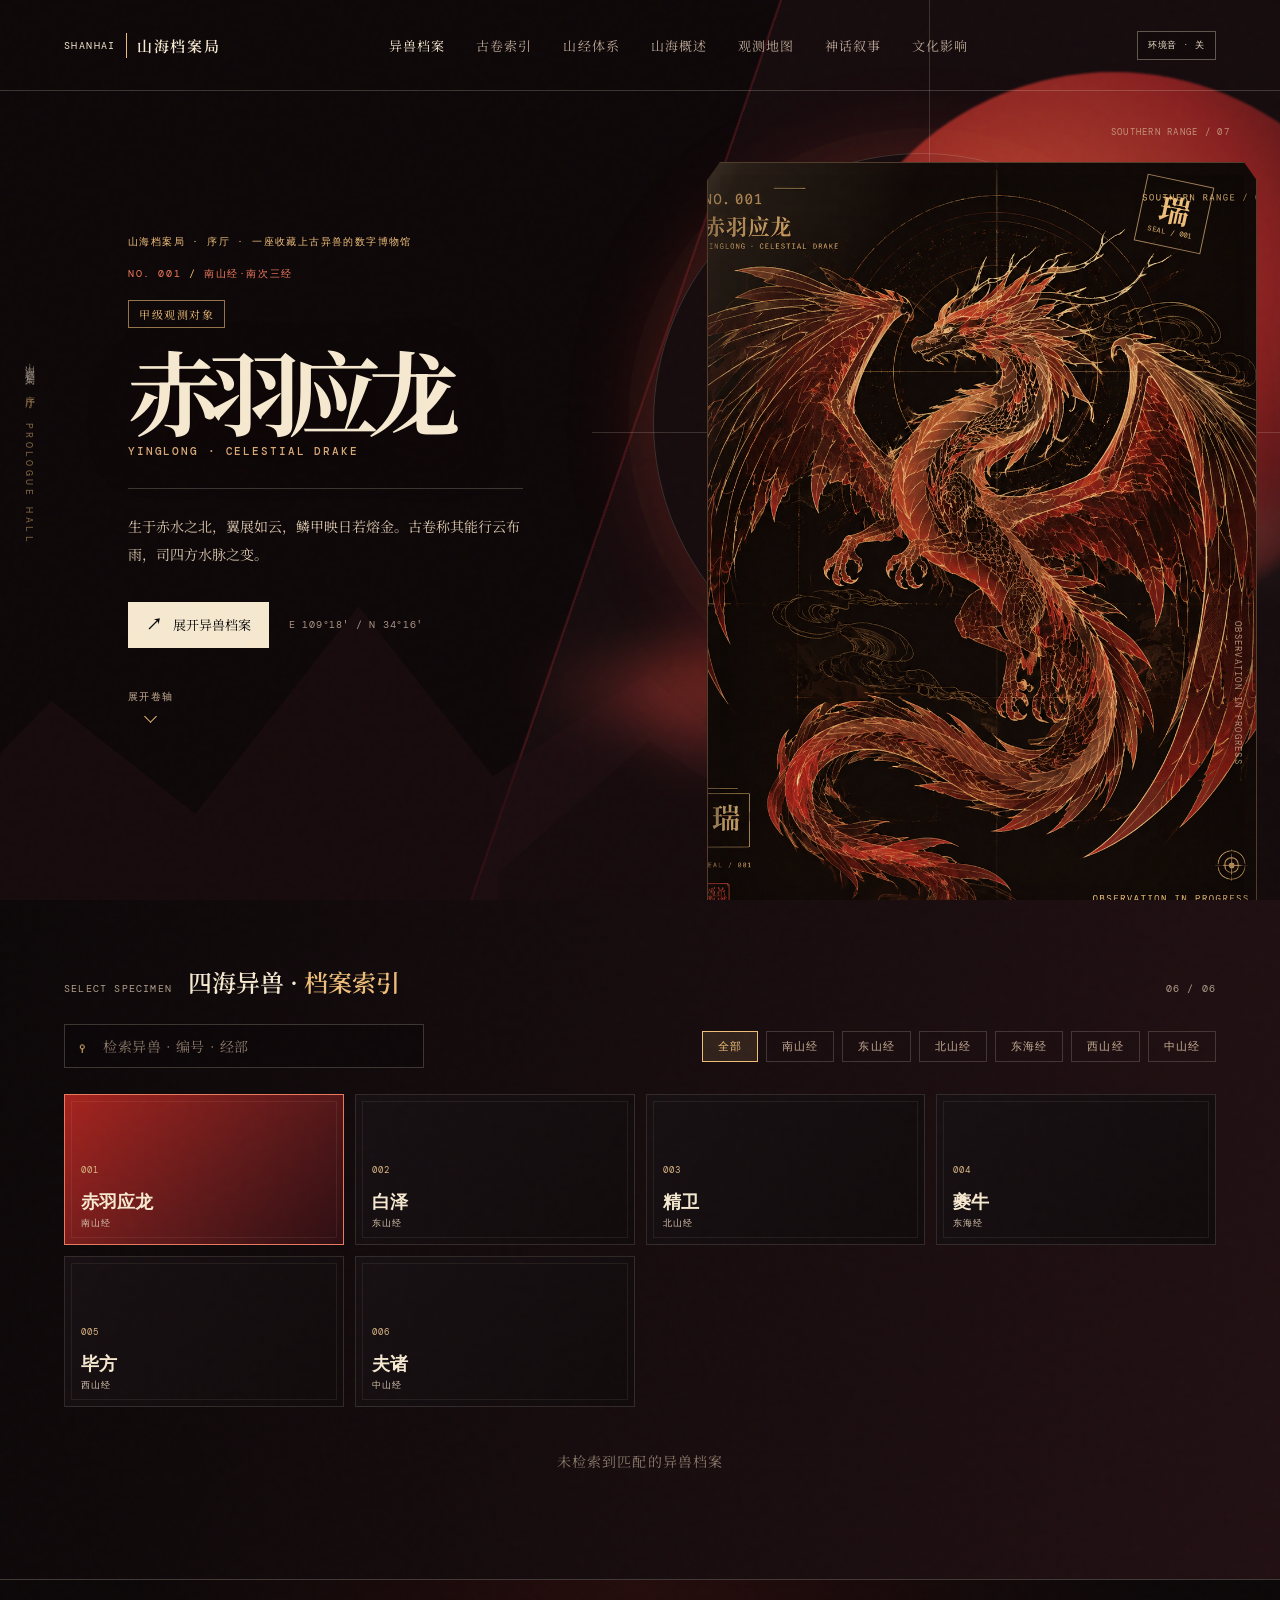
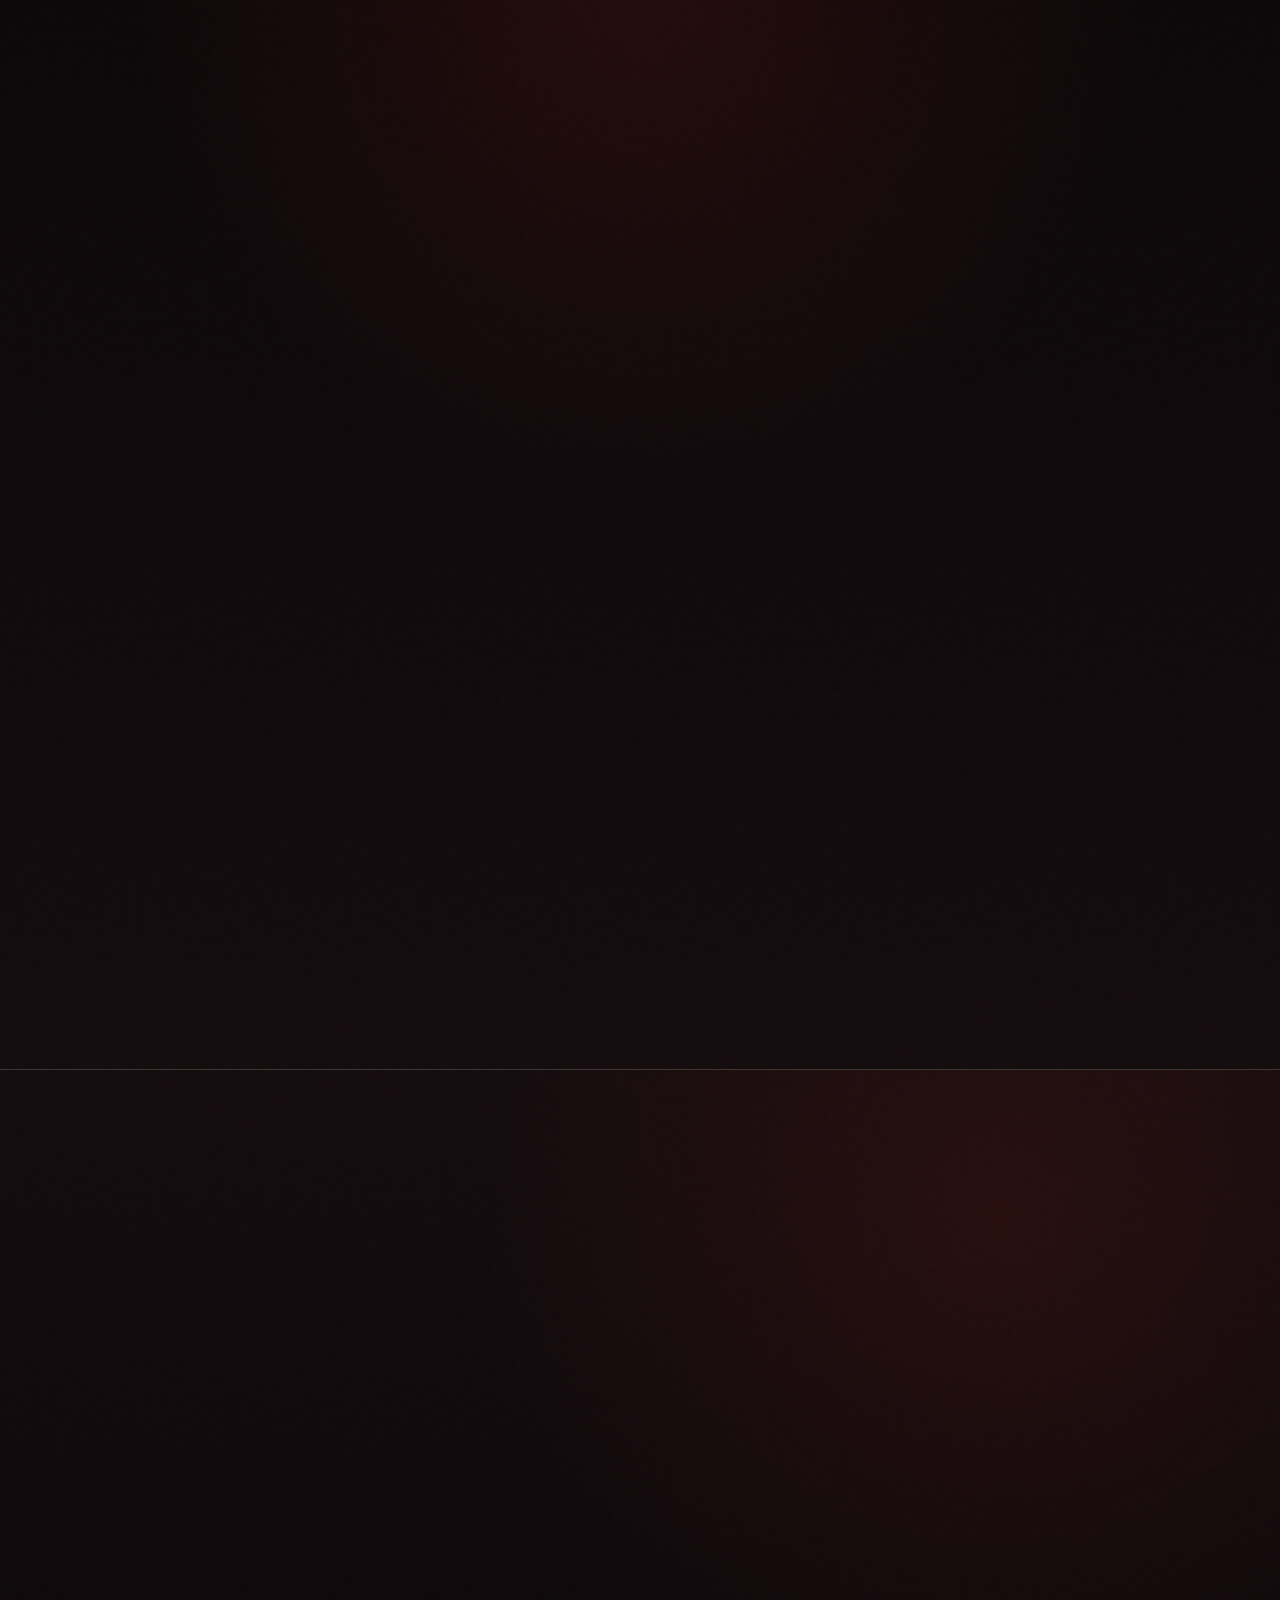
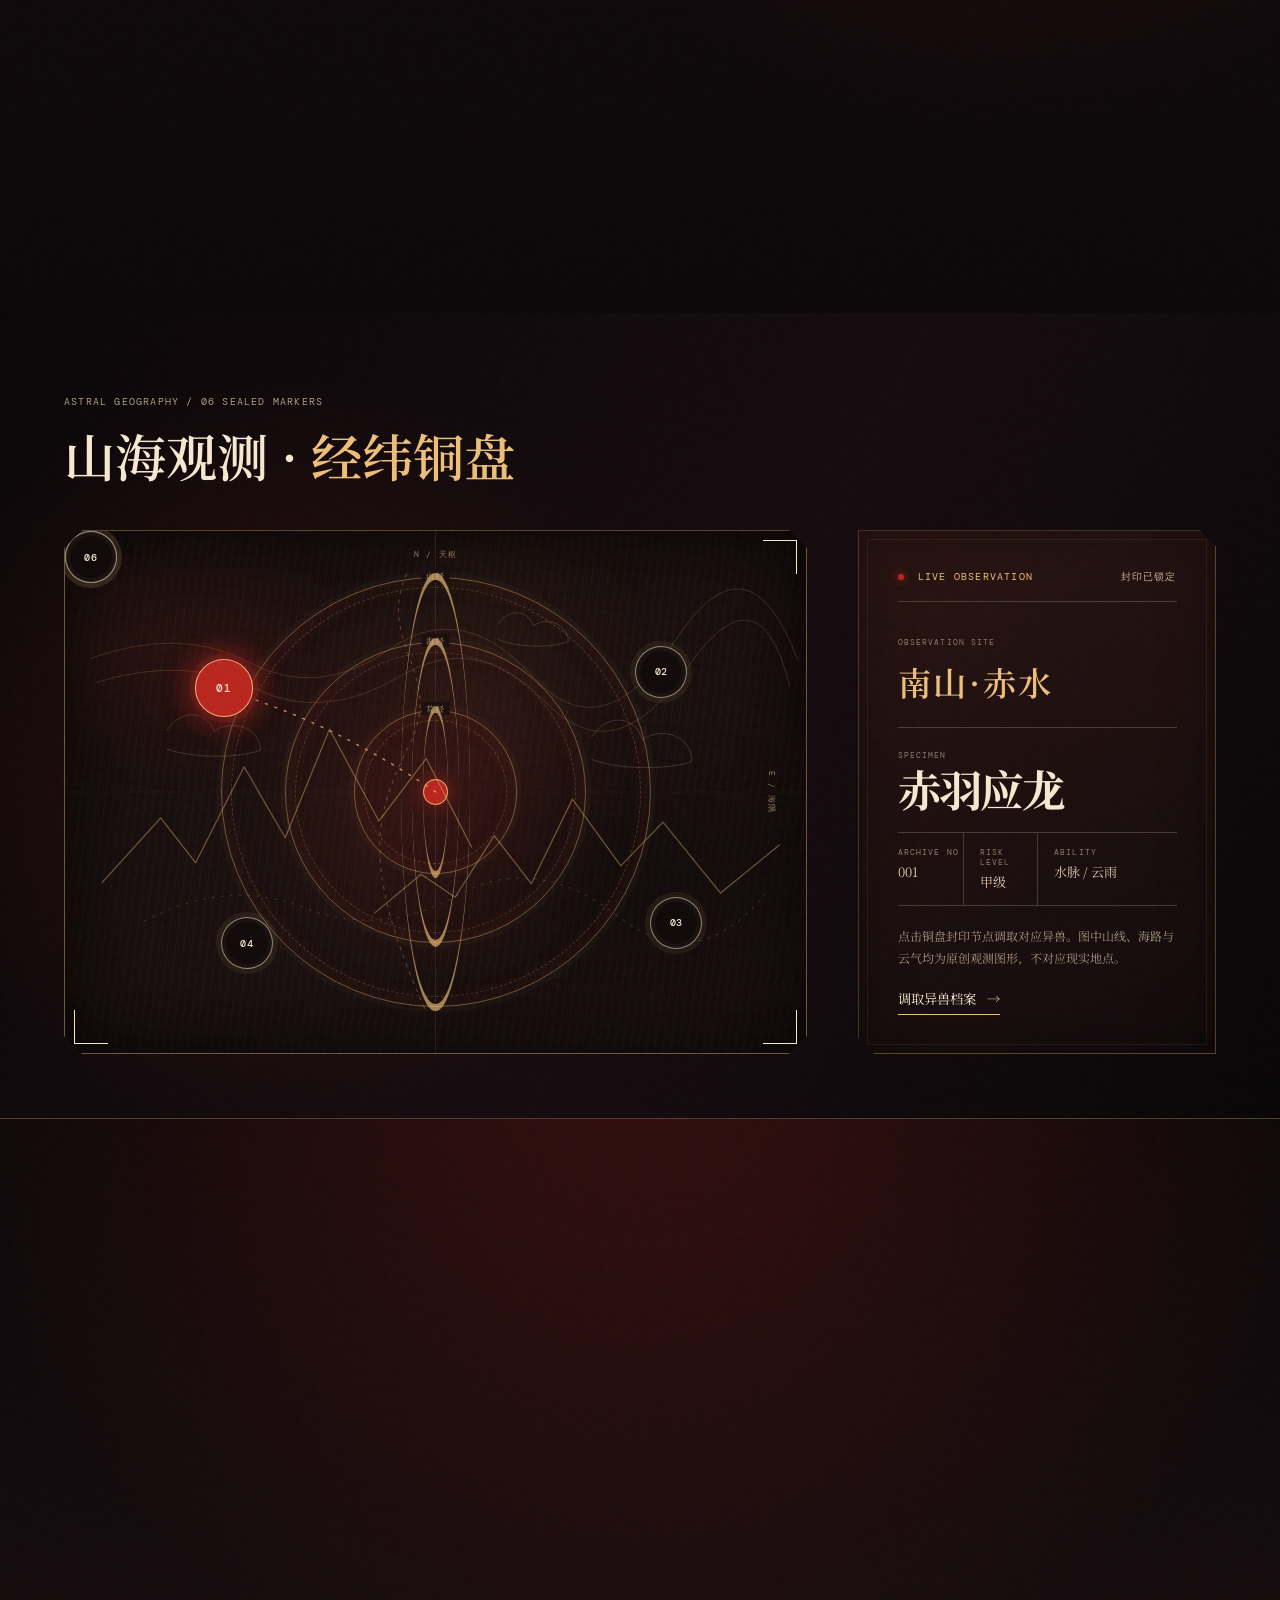
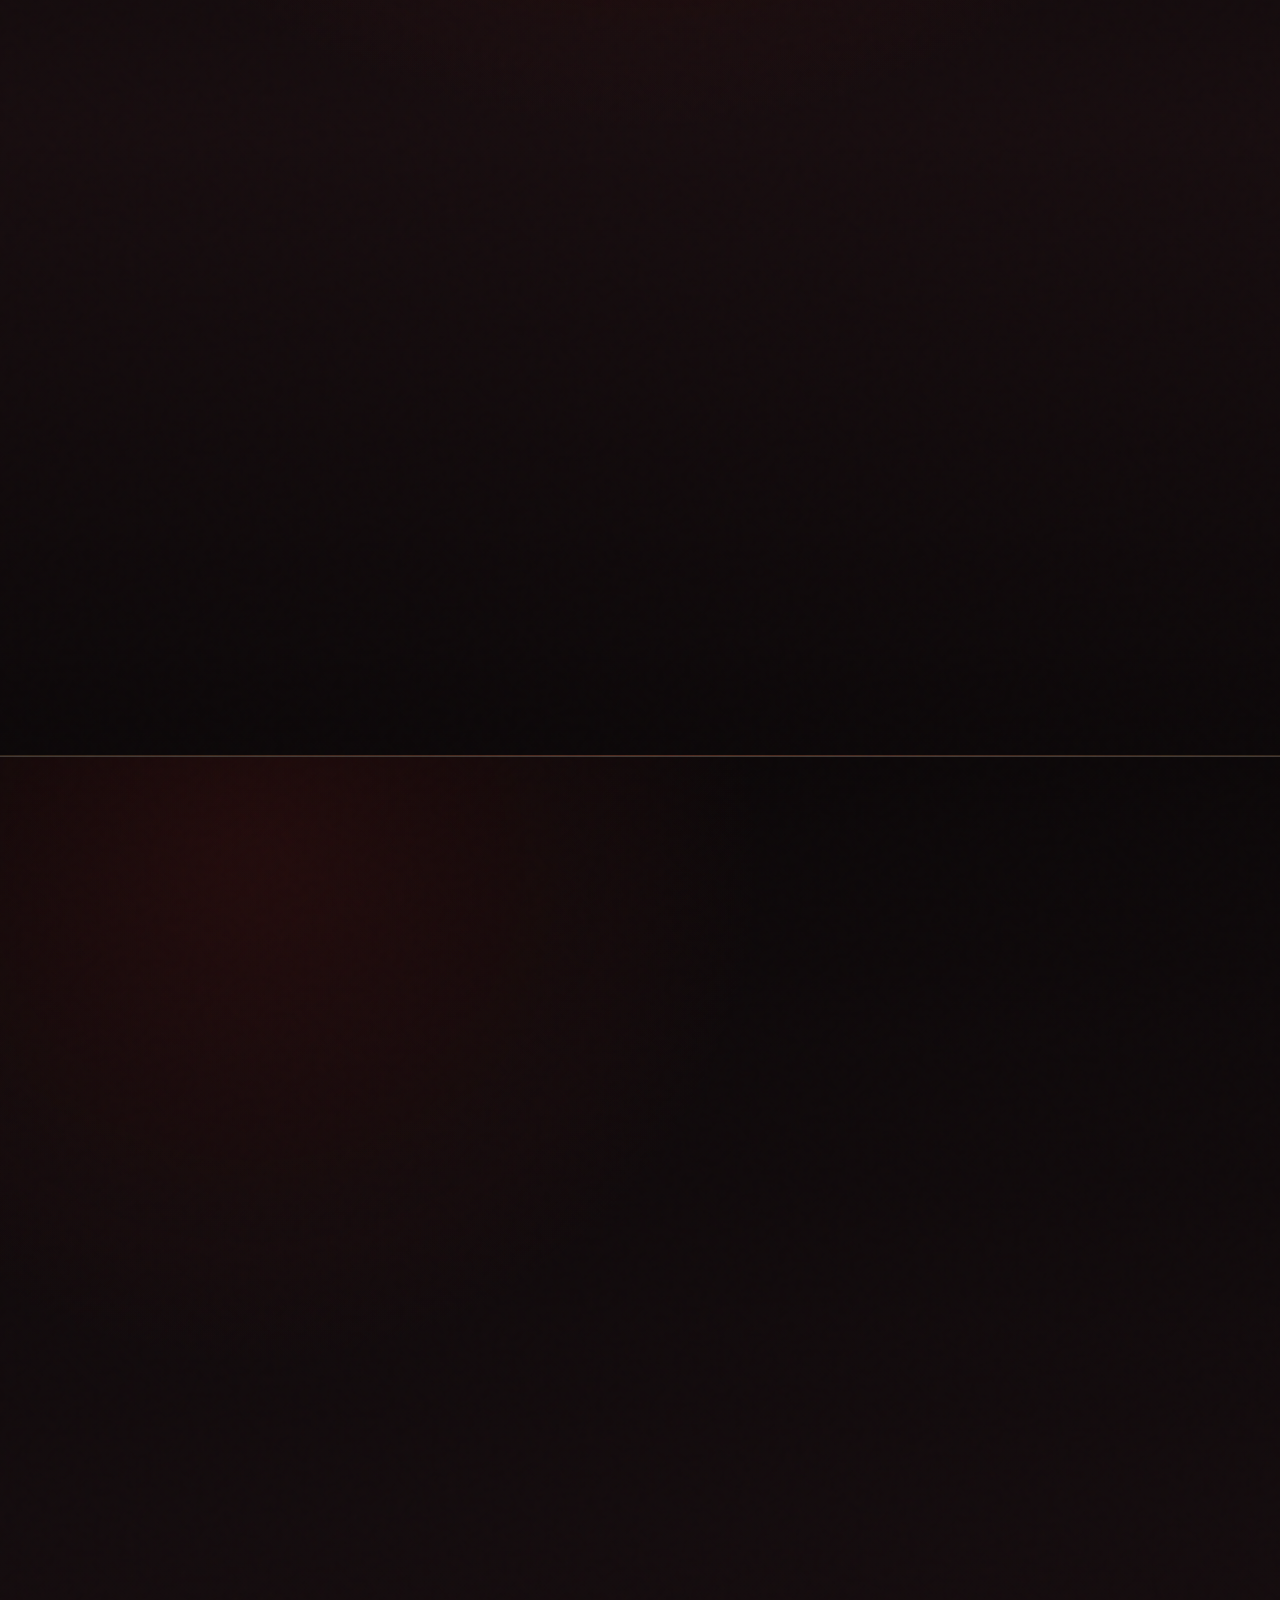
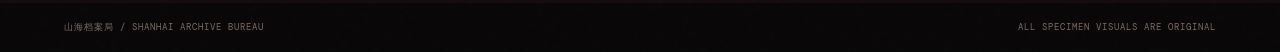
==== commit 9bd0c8b2: "Hero 改回静态图：移除 <video>/webm 槽位（注释保留备用），changeSpecimenImage 还原为纯 img 逻辑，data.js 注释 yinglong.webm" ====
--- a/index.html
+++ b/index.html
@@ -61,10 +61,8 @@
           <div class="axis axis-x"></div><div class="axis axis-y"></div><span class="stage-label label-top">SOUTHERN RANGE / 07</span><span class="stage-label label-bottom">OBSERVATION IN PROGRESS</span>
           <figure class="specimen-art">
             <span class="specimen-aura" aria-hidden="true"></span>
-            <video id="specimen-image" class="specimen-video" autoplay muted loop playsinline preload="auto" poster="assets/dragon.png" aria-label="赤羽应龙原创异兽档案图">
-              <source src="assets/dragon.webm" type="video/webm" />
-            </video>
-            <img id="specimen-fallback" class="specimen-fallback" src="assets/dragon.png" alt="赤羽应龙原创异兽档案图" decoding="async" fetchpriority="high" />
+            <img id="specimen-image" class="specimen-image" src="assets/dragon.png" alt="赤羽应龙原创异兽档案图" decoding="async" fetchpriority="high" />
+            <!-- 动态视频版（方案B已验证可用）：assets/dragon.webm 暂弃用；恢复时改回 <video id="specimen-image"> + <img id="specimen-fallback"> 双轨，并在 data.js 启用 yinglong.webm 字段 -->
             <span class="art-reflection" aria-hidden="true"></span>
             <div class="ember-field" aria-hidden="true"></div>
           </figure>
--- a/css/sections.css
+++ b/css/sections.css
@@ -329,8 +329,8 @@
 }
 .specimen-art video.is-leaving { opacity: 0; filter: blur(7px) brightness(.65); }
 .specimen-art img.is-leaving { opacity: 0; transform: scale(1.07); filter: blur(7px) brightness(.65); }
-.specimen-fallback {
-  position: absolute; inset: 0; z-index: 1;
+.specimen-art .specimen-fallback {
+  position: absolute; inset: 0; z-index: 2;
   display: block; width: 100%; height: 100%; object-fit: cover; object-position: center;
   opacity: 0; pointer-events: none;
   filter: contrast(1.06) saturate(1.04) brightness(.93);
@@ -338,7 +338,7 @@
   transition: opacity .36s ease, transform 1s cubic-bezier(.2,.8,.2,1), filter .7s ease;
   animation: img-float 9s ease-in-out infinite;
 }
-.specimen-fallback.is-visible { opacity: 1; }
+.specimen-art .specimen-fallback.is-visible { opacity: 1; }
 .specimen-video.is-hidden { opacity: 0; }
 .art-reflection { position: absolute; z-index: 3; inset: -15% -40%; background: linear-gradient(110deg, transparent 42%, rgba(255, 232, 188, .15) 49%, transparent 56%); transform: translateX(-55%) skewX(-12deg); animation: glass-sweep 9s 1.5s ease-in-out infinite; pointer-events: none; }
 
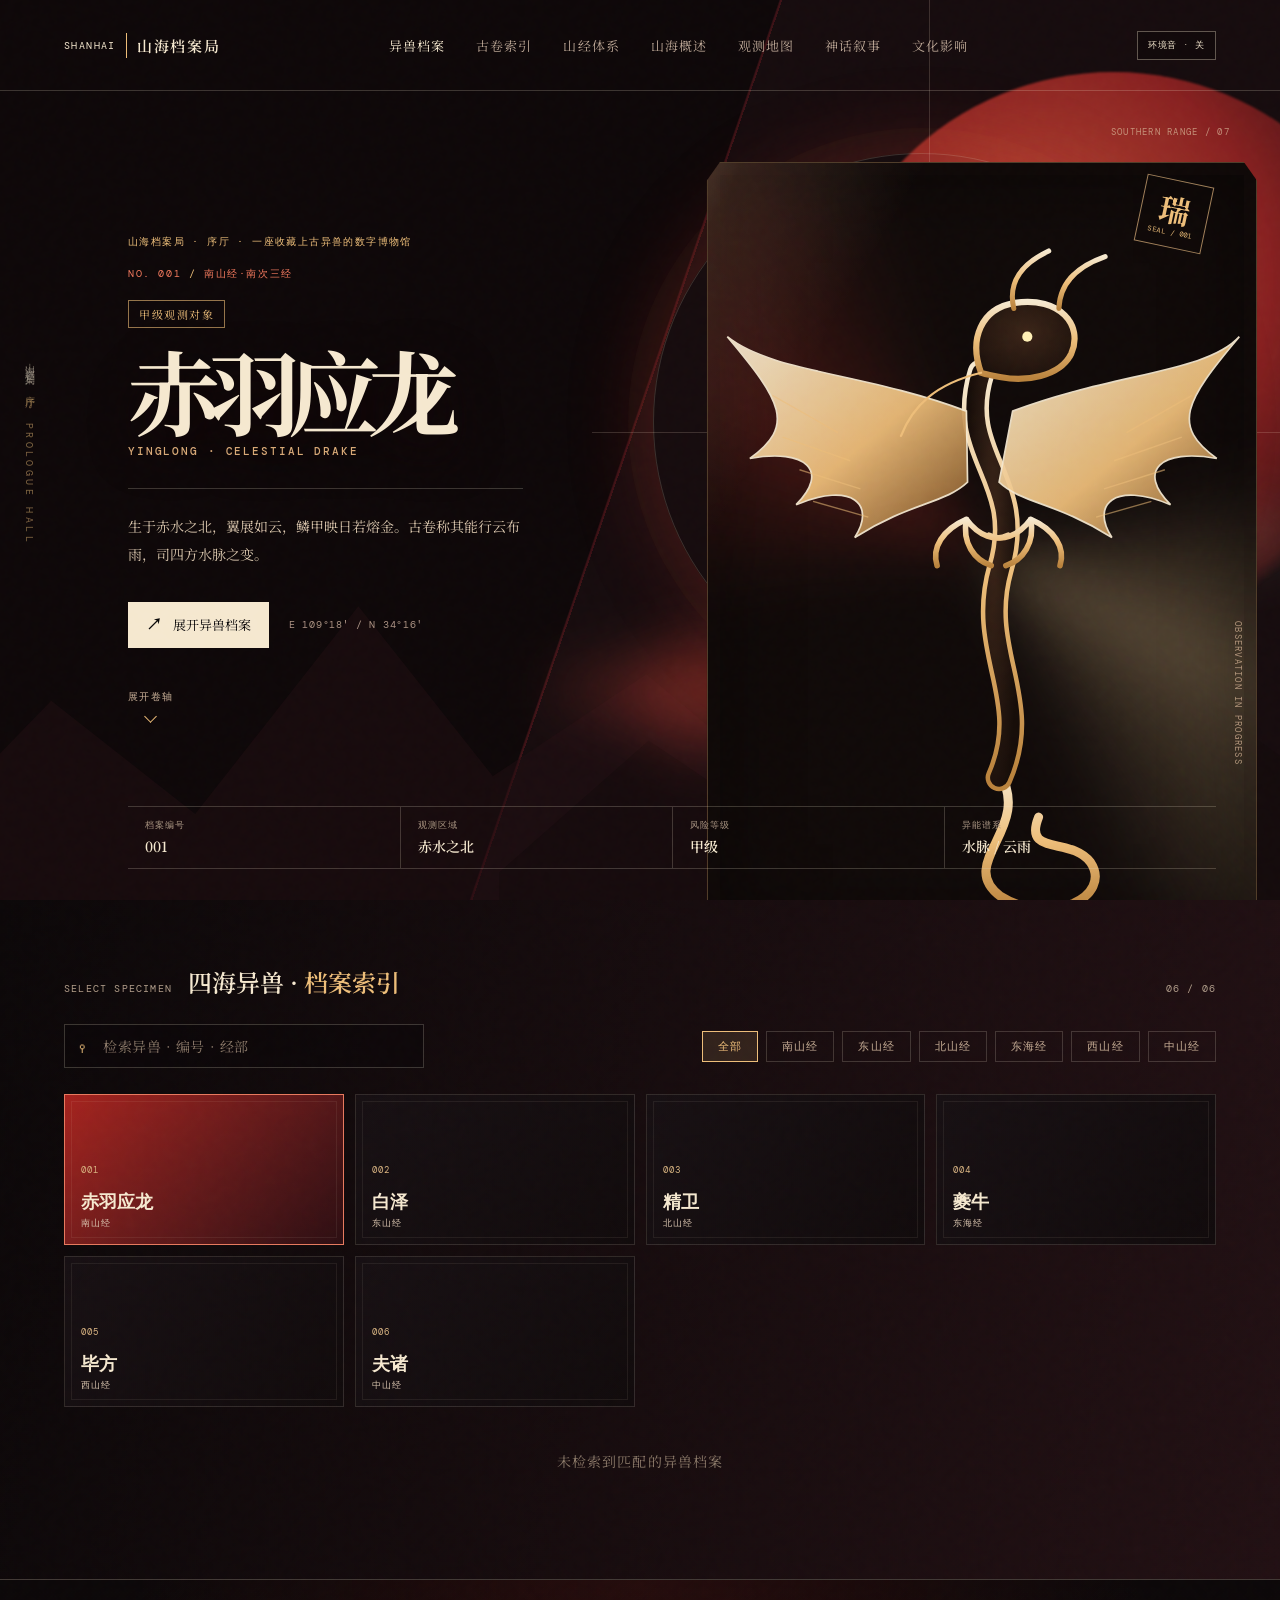
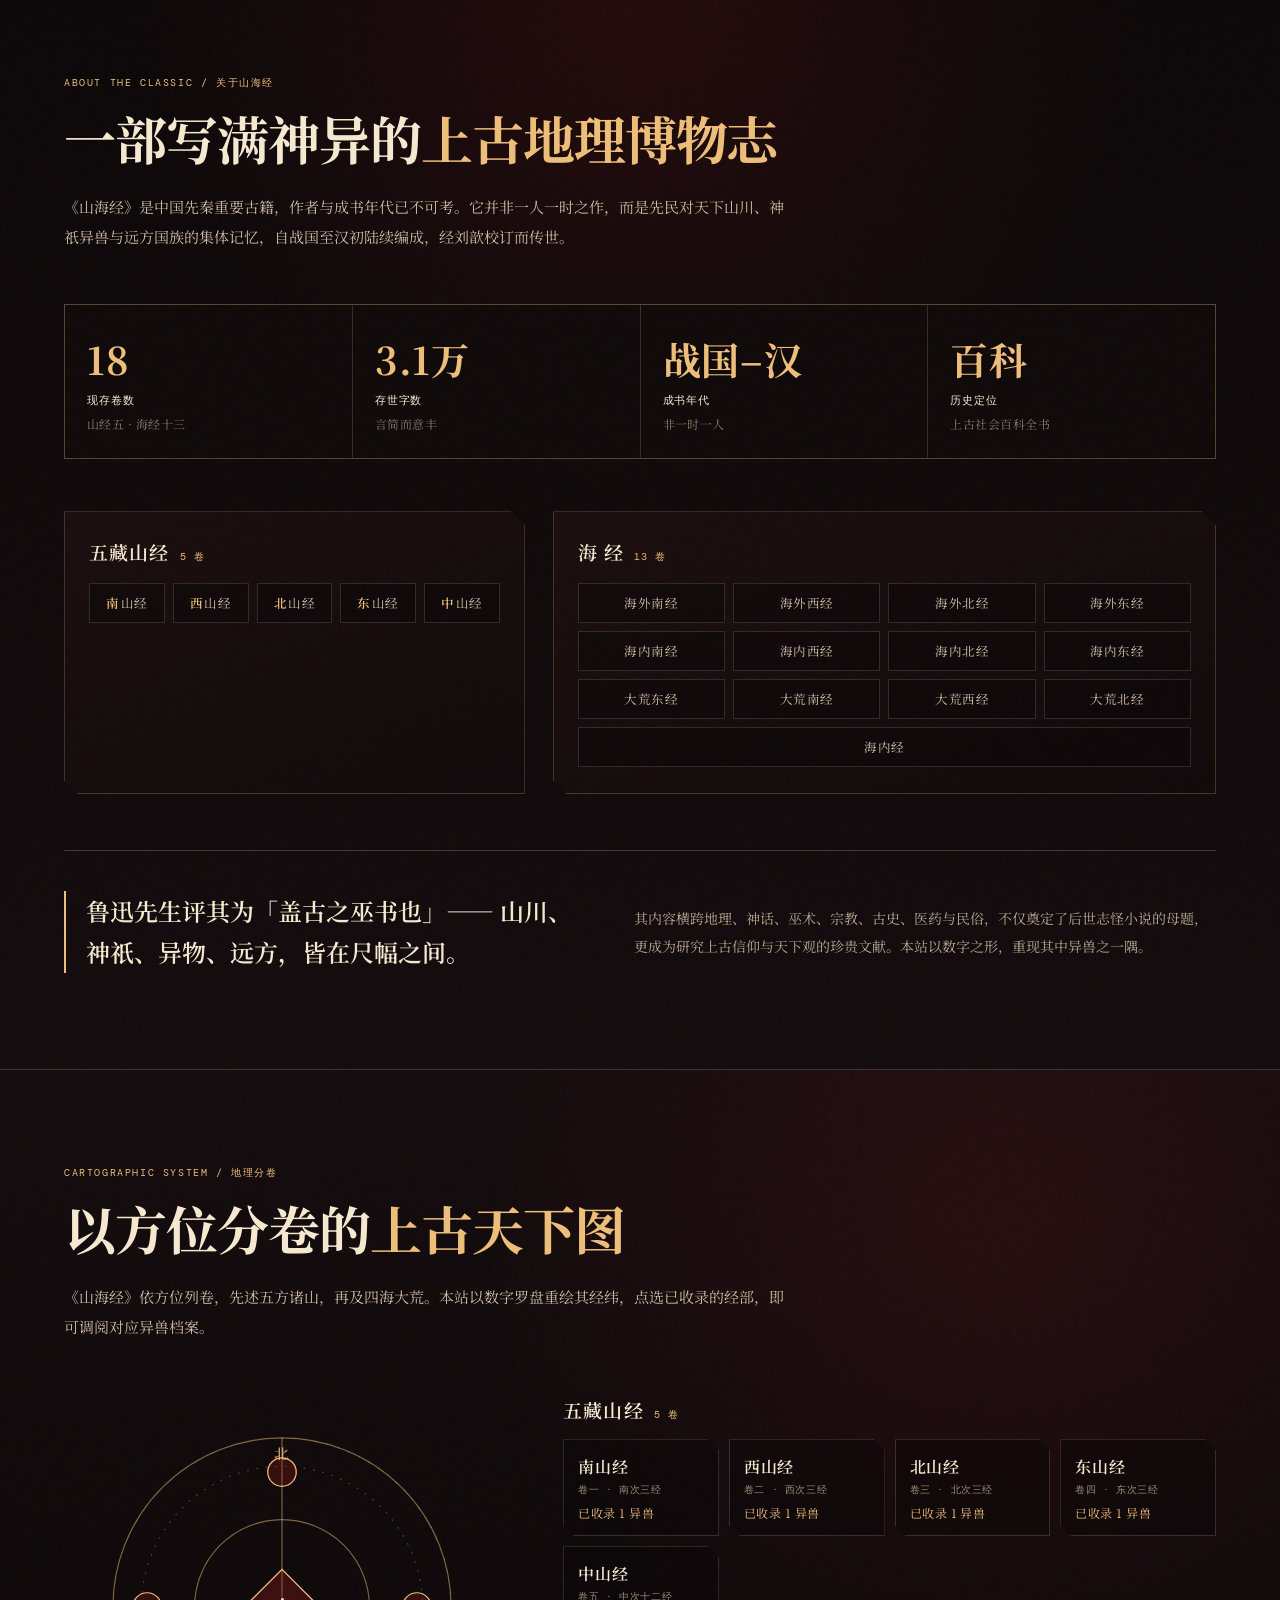
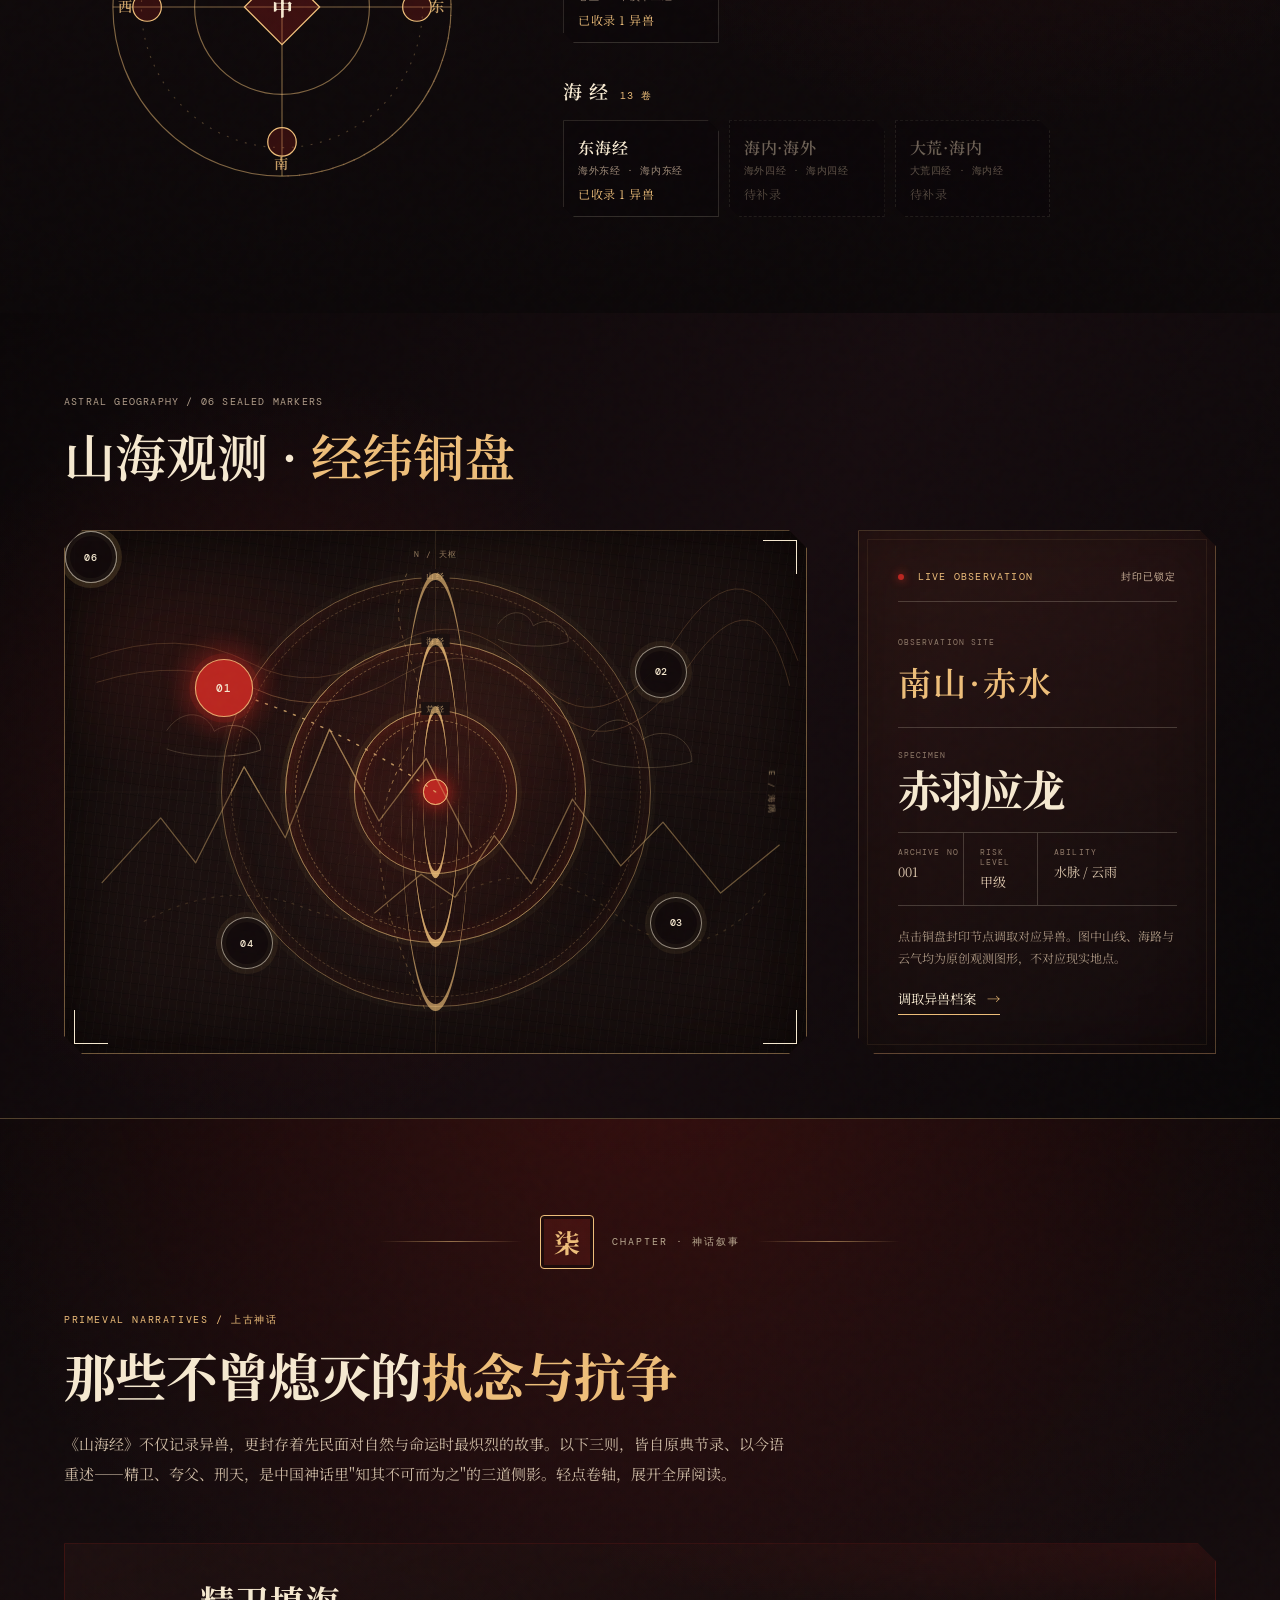
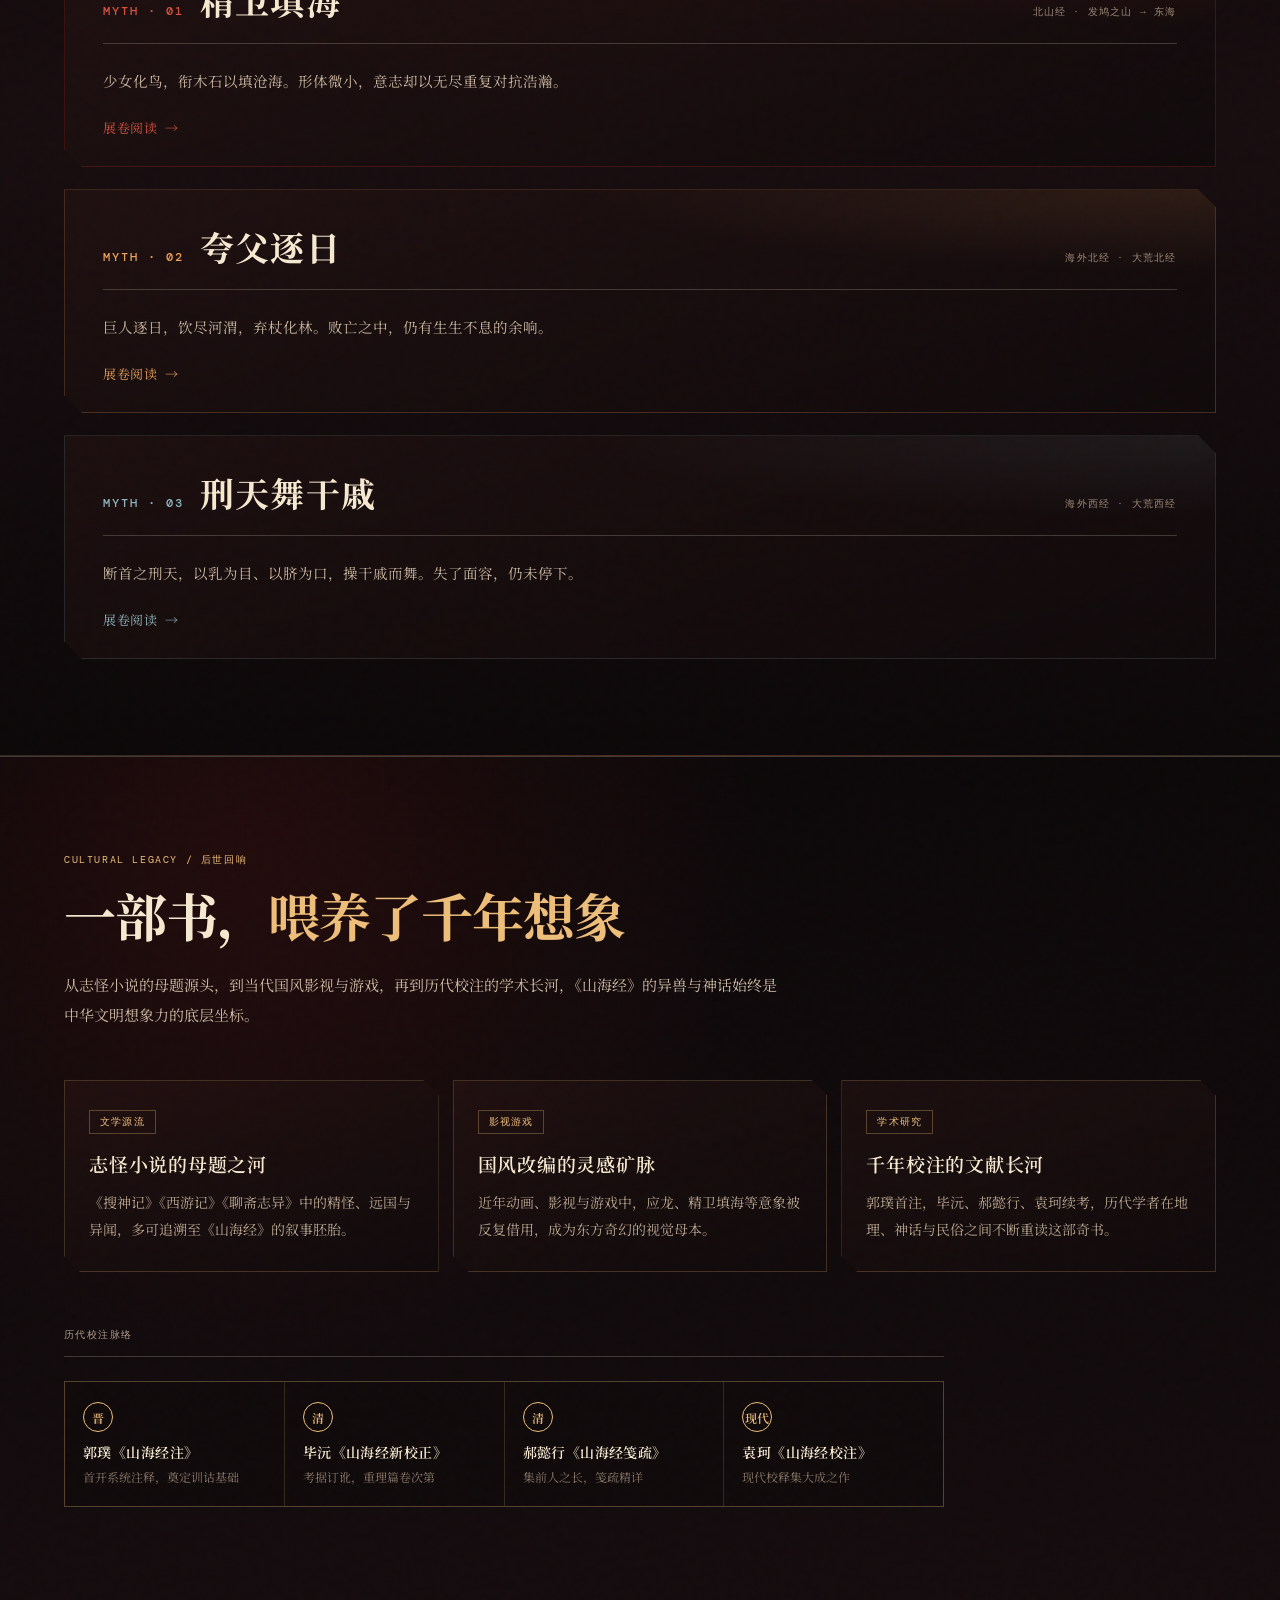
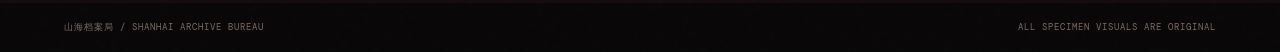
==== commit 8be8510f: "修复 data.js 语法错误导致整站 data-reveal 板块消失 - 根因：yinglong 行的 // 注释把 interactive/rgb/volume 字段及后续结构吞掉，   造成 " ====
--- a/index.html
+++ b/index.html
@@ -4,6 +4,7 @@
     <meta charset="UTF-8" />
     <meta name="viewport" content="width=device-width, initial-scale=1.0" />
     <meta name="theme-color" content="#10090a" />
+    <link rel="icon" href="favicon.svg" type="image/svg+xml" />
     <title>山海档案局 — 异兽档案站</title>
     <link rel="preconnect" href="https://fonts.googleapis.com" />
     <link rel="preconnect" href="https://fonts.gstatic.com" crossorigin />
@@ -62,6 +63,66 @@
           <figure class="specimen-art">
             <span class="specimen-aura" aria-hidden="true"></span>
             <img id="specimen-image" class="specimen-image" src="assets/dragon.png" alt="赤羽应龙原创异兽档案图" decoding="async" fetchpriority="high" />
+            <!-- 分层交互应龙（鼠标热区驱动局部动画）；仅应龙启用，其余异兽显示上方静态 PNG -->
+            <svg id="specimen-svg" class="specimen-svg" viewBox="0 0 1136 1385" preserveAspectRatio="xMidYMid slice" aria-hidden="true" role="presentation">
+              <defs>
+                <linearGradient id="goldGrad" x1="0" y1="0" x2="0" y2="1">
+                  <stop offset="0" stop-color="#f5e8cf"/><stop offset=".5" stop-color="#edbd79"/><stop offset="1" stop-color="#b9823c"/>
+                </linearGradient>
+                <linearGradient id="wingGrad" x1="0" y1="0" x2="1" y2="1">
+                  <stop offset="0" stop-color="#f5e8cf"/><stop offset=".55" stop-color="#edbd79"/><stop offset="1" stop-color="#7a4e22"/>
+                </linearGradient>
+                <radialGradient id="bodyGrad" cx=".5" cy=".4" r=".75">
+                  <stop offset="0" stop-color="#3a2418"/><stop offset="1" stop-color="#160d09"/>
+                </radialGradient>
+              </defs>
+              <!-- 尾 -->
+              <g class="part part-tail" data-part="tail">
+                <path class="art" d="M598 1080 C 660 1180, 520 1240, 600 1300 C 690 1356, 800 1300, 760 1240 C 726 1194, 640 1230, 668 1160" fill="none" stroke="url(#goldGrad)" stroke-width="16" stroke-linecap="round"/>
+                <rect class="hot" x="500" y="1060" width="320" height="300"/>
+              </g>
+              <!-- 身体 -->
+              <g class="part part-body" data-part="body">
+                <path class="art" d="M566 372 C 520 520, 648 560, 600 720 C 558 868, 660 950, 598 1090" fill="none" stroke="url(#goldGrad)" stroke-width="48" stroke-linecap="round"/>
+                <path class="art-fill" d="M566 372 C 520 520, 648 560, 600 720 C 558 868, 660 950, 598 1090" fill="none" stroke="url(#bodyGrad)" stroke-width="32" stroke-linecap="round"/>
+                <rect class="hot" x="498" y="350" width="170" height="770"/>
+              </g>
+              <!-- 左翼 -->
+              <g class="part part-wing part-wing-left" data-part="wing-left">
+                <path class="art" d="M540 440 C 360 372, 196 372, 116 308 C 214 424, 236 466, 156 524 C 256 506, 298 546, 238 606 C 338 564, 380 606, 342 664 C 440 602, 502 604, 542 566 Z" fill="url(#wingGrad)" stroke="#f5e8cf" stroke-width="3" opacity=".94"/>
+                <g class="feathers" stroke="#edbd79" stroke-width="2.4" opacity=".55" fill="none">
+                  <path d="M312 478 L 196 412"/><path d="M334 528 L 214 486"/><path d="M352 578 L 244 544"/><path d="M366 628 L 268 600"/>
+                </g>
+                <rect class="hot" x="96" y="288" width="470" height="404"/>
+              </g>
+              <!-- 右翼 -->
+              <g class="part part-wing part-wing-right" data-part="wing-right">
+                <path class="art" d="M622 440 C 802 372, 966 372, 1024 308 C 926 424, 904 466, 984 524 C 884 506, 842 546, 902 606 C 802 564, 760 606, 798 664 C 700 602, 638 604, 598 566 Z" fill="url(#wingGrad)" stroke="#f5e8cf" stroke-width="3" opacity=".94"/>
+                <g class="feathers" stroke="#edbd79" stroke-width="2.4" opacity=".55" fill="none">
+                  <path d="M824 478 L 940 412"/><path d="M802 528 L 922 486"/><path d="M784 578 L 892 544"/><path d="M770 628 L 868 600"/>
+                </g>
+                <rect class="hot" x="566" y="288" width="470" height="404"/>
+              </g>
+              <!-- 头 -->
+              <g class="part part-head" data-part="head">
+                <path class="art" d="M566 372 C 544 312, 566 258, 626 248 C 706 236, 748 288, 726 338 C 706 380, 642 388, 602 380 C 582 376, 570 374, 566 372 Z" fill="url(#bodyGrad)" stroke="url(#goldGrad)" stroke-width="11"/>
+                <path class="art" d="M624 258 C 612 206, 644 176, 686 156" fill="none" stroke="url(#goldGrad)" stroke-width="9" stroke-linecap="round"/>
+                <path class="art" d="M704 258 C 706 206, 746 180, 786 166" fill="none" stroke="url(#goldGrad)" stroke-width="9" stroke-linecap="round"/>
+                <path class="art" d="M566 372 C 484 392, 444 432, 424 484" fill="none" stroke="#edbd79" stroke-width="4" stroke-linecap="round"/>
+                <circle class="eye" cx="648" cy="308" r="9" fill="#b92620"/>
+                <rect class="hot" x="540" y="146" width="284" height="258"/>
+              </g>
+              <!-- 前左爪 -->
+              <g class="part part-claw" data-part="claw-fl">
+                <path class="art" d="M540 632 c -42 18, -62 50, -52 82 m 52 -82 c -8 42, 14 72, 44 82 m -44 -82 c 22 30, 52 40, 74 28" fill="none" stroke="url(#goldGrad)" stroke-width="10" stroke-linecap="round"/>
+                <rect class="hot" x="462" y="610" width="156" height="140"/>
+              </g>
+              <!-- 前右爪 -->
+              <g class="part part-claw" data-part="claw-fr">
+                <path class="art" d="M654 632 c 42 18, 62 50, 52 82 m -52 -82 c 8 42, -14 72, -44 82 m 44 -82 c -22 30, -52 40, -74 28" fill="none" stroke="url(#goldGrad)" stroke-width="10" stroke-linecap="round"/>
+                <rect class="hot" x="520" y="610" width="156" height="140"/>
+              </g>
+            </svg>
             <!-- 动态视频版（方案B已验证可用）：assets/dragon.webm 暂弃用；恢复时改回 <video id="specimen-image"> + <img id="specimen-fallback"> 双轨，并在 data.js 启用 yinglong.webm 字段 -->
             <span class="art-reflection" aria-hidden="true"></span>
             <div class="ember-field" aria-hidden="true"></div>
--- a/css/sections.css
+++ b/css/sections.css
@@ -277,11 +277,12 @@
   width: min(59vw, 735px);
   height: auto;
   filter: drop-shadow(0 34px 24px rgba(0, 0, 0, .47));
-  animation: beast-enter 1.35s .18s cubic-bezier(.22, .8, .2, 1) both,
-             beast-breathe 5.5s 1.65s ease-in-out infinite;
+  animation: beast-enter 1.35s .18s cubic-bezier(.22, .8, .2, 1) both;
   transform-origin: 55% 66%;
-  transition: filter .5s;
-}
+  transition: filter .5s, transform .6s cubic-bezier(.2, .8, .2, 1);
+}
+/* 取消常态呼吸：仅在鼠标悬停时对整图做轻微放大（光标移动才变大） */
+.beast:hover { transform: scale(1.03); }
 
 /* 高分辨率异兽档案图：保留旧 SVG 规则兼容性，并以展柜式画框承载图像 */
 .specimen-art {
@@ -323,10 +324,11 @@
   z-index: 1;
 }
 .specimen-art img {
-  transform: scale(1.018);
-  transition: opacity .36s ease, transform 1s cubic-bezier(.2,.8,.2,1), filter .7s ease;
-  animation: img-float 9s ease-in-out infinite;
-}
+  transform: scale(1);
+  transition: opacity .36s ease, transform .6s cubic-bezier(.2,.8,.2,1), filter .7s ease;
+}
+/* 取消常态呼吸/漂浮：仅在鼠标悬停时对静态档案图做轻微放大（光标移动才变大） */
+.specimen-art:not(.is-interactive) img:hover { transform: scale(1.04); }
 .specimen-art video.is-leaving { opacity: 0; filter: blur(7px) brightness(.65); }
 .specimen-art img.is-leaving { opacity: 0; transform: scale(1.07); filter: blur(7px) brightness(.65); }
 .specimen-art .specimen-fallback {
@@ -334,19 +336,99 @@
   display: block; width: 100%; height: 100%; object-fit: cover; object-position: center;
   opacity: 0; pointer-events: none;
   filter: contrast(1.06) saturate(1.04) brightness(.93);
-  transform: scale(1.018);
-  transition: opacity .36s ease, transform 1s cubic-bezier(.2,.8,.2,1), filter .7s ease;
-  animation: img-float 9s ease-in-out infinite;
+  transform: scale(1);
+  transition: opacity .36s ease, transform .6s cubic-bezier(.2,.8,.2,1), filter .7s ease;
 }
 .specimen-art .specimen-fallback.is-visible { opacity: 1; }
 .specimen-video.is-hidden { opacity: 0; }
 .art-reflection { position: absolute; z-index: 3; inset: -15% -40%; background: linear-gradient(110deg, transparent 42%, rgba(255, 232, 188, .15) 49%, transparent 56%); transform: translateX(-55%) skewX(-12deg); animation: glass-sweep 9s 1.5s ease-in-out infinite; pointer-events: none; }
 
-/* 标本动态（方案A）：龙图悬浮呼吸 + 旋转金光衬底 + 火星粒子 */
-@keyframes img-float {
-  0%, 100% { translate: 0 0; scale: 1; }
-  50% { translate: 0 -12px; scale: 1.02; }
-}
+/* 分层交互应龙：鼠标热区驱动局部动画（仅应龙启用） */
+.specimen-svg {
+  position: absolute;
+  inset: 0;
+  z-index: 2;
+  width: 100%;
+  height: 100%;
+  display: none;
+  opacity: 0;
+  pointer-events: none;
+  transition: opacity .5s ease;
+}
+.specimen-art.is-interactive .specimen-svg { display: block; opacity: 1; pointer-events: auto; }
+.specimen-art.is-interactive .specimen-image { opacity: 0; }
+
+/* 透明热区捕获鼠标，描线本身不拦截 */
+.specimen-svg .part { pointer-events: none; }
+.specimen-svg .hot { fill: transparent; pointer-events: auto; cursor: pointer; }
+
+/* 各部位绕贴合身体一侧的锚点变换 */
+.specimen-svg .part .art,
+.specimen-svg .part .art-fill,
+.specimen-svg .part .feathers { transform-box: fill-box; }
+.specimen-svg .part-body .art,
+.specimen-svg .part-body .art-fill { transform-origin: 50% 50%; }
+.specimen-svg .part-tail .art { transform-origin: 50% 0%; }
+.specimen-svg .part-head .art { transform-origin: 50% 100%; }
+.specimen-svg .part-wing-left .art,
+.specimen-svg .part-wing-left .feathers { transform-origin: 100% 50%; }
+.specimen-svg .part-wing-right .art,
+.specimen-svg .part-wing-right .feathers { transform-origin: 0% 50%; }
+.specimen-svg .part-claw .art { transform-origin: 50% 0%; }
+
+/* 常态：仅尾轻摆保持"活着"的观感；身体呼吸缩放已移除，改为鼠标悬停时才触发 */
+.specimen-art.is-interactive .part-tail .art { animation: tail-sway 5.5s ease-in-out infinite; }
+
+/* 鼠标移到部位：专属动画 + 鎏金高亮 */
+.specimen-svg .part.is-active .art,
+.specimen-svg .part.is-active .art-fill { filter: drop-shadow(0 0 7px rgba(237, 189, 121, .85)); }
+.specimen-svg .part.is-active[data-part="wing-left"] .art,
+.specimen-svg .part.is-active[data-part="wing-left"] .feathers { animation: wing-flap-left .65s ease; }
+.specimen-svg .part.is-active[data-part="wing-right"] .art,
+.specimen-svg .part.is-active[data-part="wing-right"] .feathers { animation: wing-flap-right .65s ease; }
+.specimen-svg .part.is-active[data-part="head"] .art { animation: head-nod .8s ease; }
+.specimen-svg .part.is-active[data-part="tail"] .art { animation: tail-sway 1s ease; }
+.specimen-svg .part.is-active[data-part="body"] .art,
+.specimen-svg .part.is-active[data-part="body"] .art-fill { animation: body-breathe 1.1s ease; }
+.specimen-svg .part.is-active[data-part^="claw"] .art { animation: claw-grip .55s ease; }
+
+@keyframes wing-flap-left {
+  0% { transform: rotate(0); }
+  50% { transform: rotate(-18deg); }
+  100% { transform: rotate(0); }
+}
+@keyframes wing-flap-right {
+  0% { transform: rotate(0); }
+  50% { transform: rotate(18deg); }
+  100% { transform: rotate(0); }
+}
+@keyframes head-nod {
+  0%, 100% { transform: rotate(0); }
+  40% { transform: rotate(-9deg); }
+  70% { transform: rotate(5deg); }
+}
+@keyframes tail-sway {
+  0%, 100% { transform: rotate(0); }
+  50% { transform: rotate(11deg); }
+}
+@keyframes body-breathe {
+  0%, 100% { transform: scale(1); }
+  50% { transform: scale(1.05); }
+}
+@keyframes claw-grip {
+  0%, 100% { transform: rotate(0); }
+  50% { transform: rotate(-12deg); }
+}
+
+@media (prefers-reduced-motion: reduce) {
+  .specimen-art.is-interactive .part-body .art,
+  .specimen-art.is-interactive .part-body .art-fill,
+  .specimen-art.is-interactive .part-tail .art,
+  .specimen-svg .part.is-active .art,
+  .specimen-svg .part.is-active .art-fill { animation: none !important; filter: none !important; }
+}
+
+/* 标本动态（方案A）：旋转金光衬底 + 火星粒子（呼吸/漂浮缩放已移除，仅悬停时放大） */
 .specimen-aura {
   position: absolute;
   z-index: 0;
--- a/css/animations.css
+++ b/css/animations.css
@@ -14,11 +14,6 @@
 @keyframes beast-enter {
   from { opacity: 0; transform: translate(12%, 8%) scale(.91); }
   to   { opacity: 1; transform: none; }
-}
-
-/* 异兽呼吸（悬停时轻微上下浮动） */
-@keyframes beast-breathe {
-  50% { transform: translateY(-8px) scale(1.012); }
 }
 
 /* 异兽眼睛发光 */
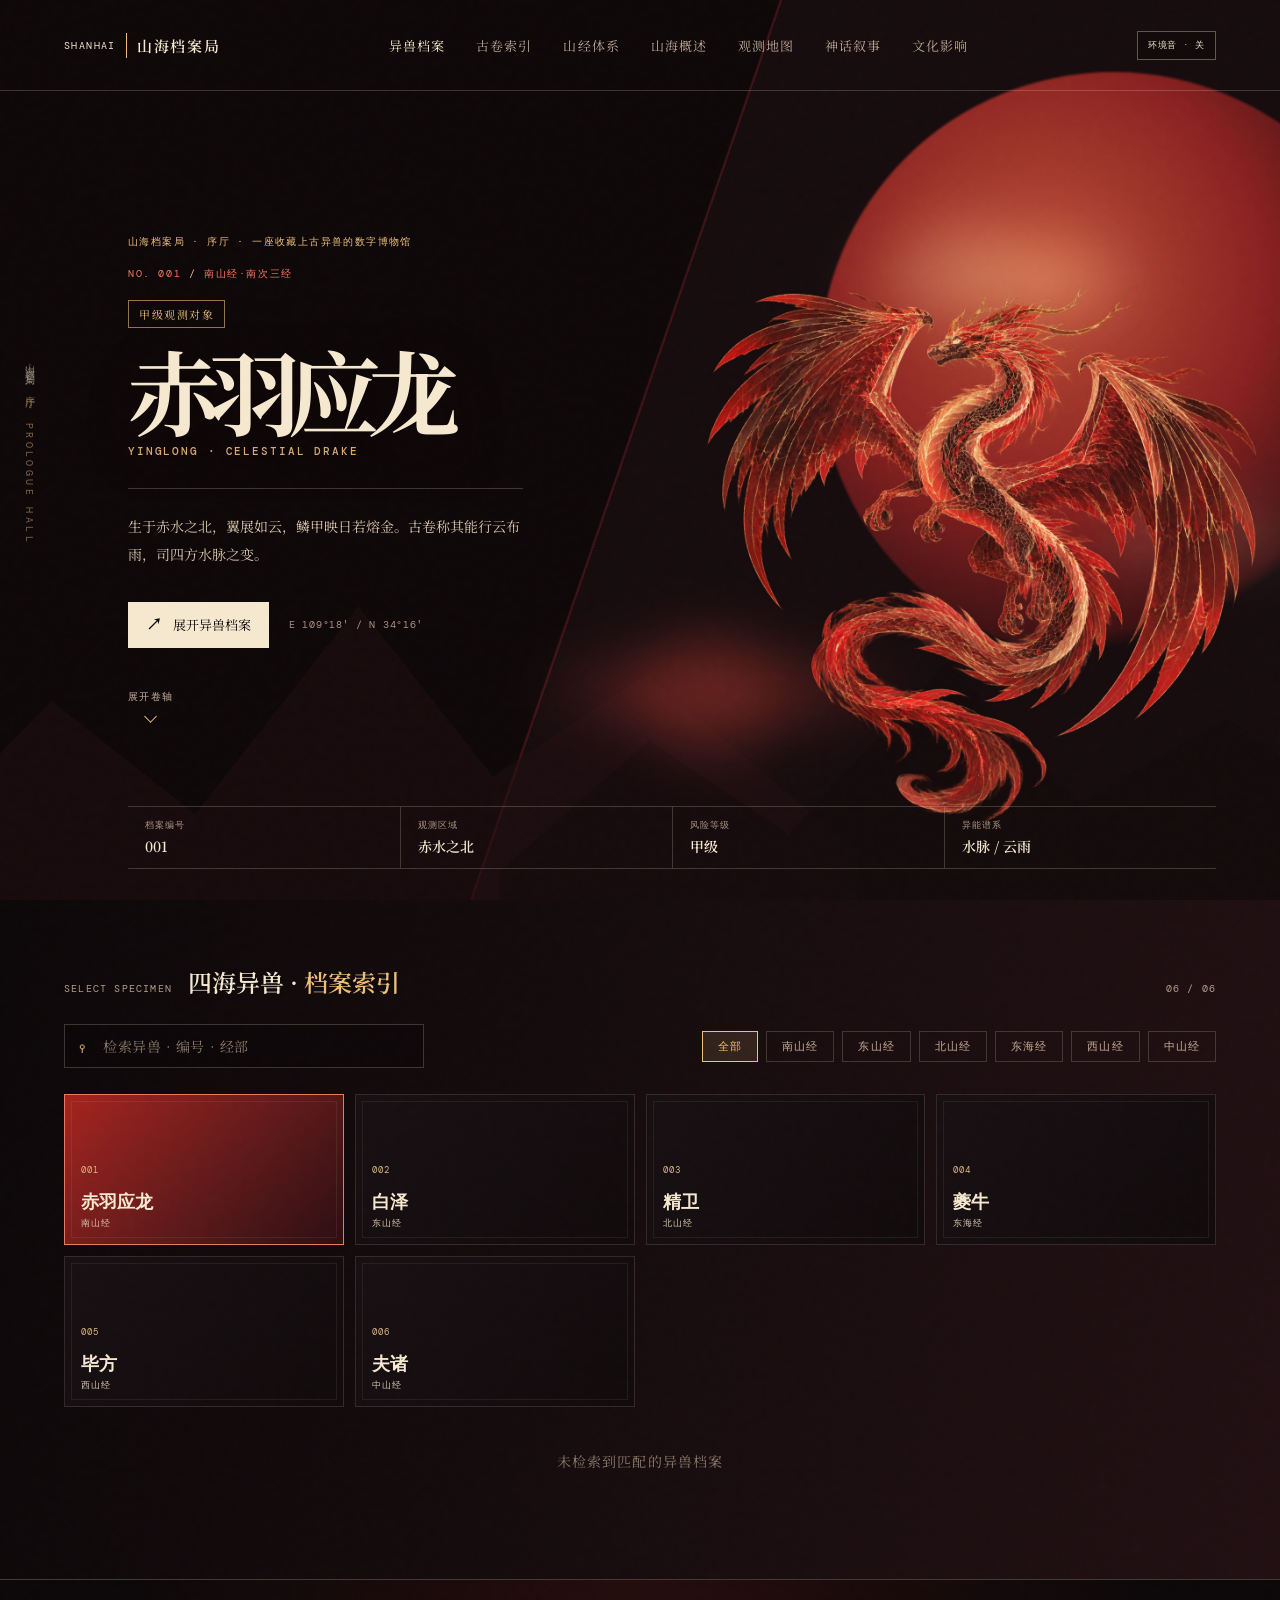
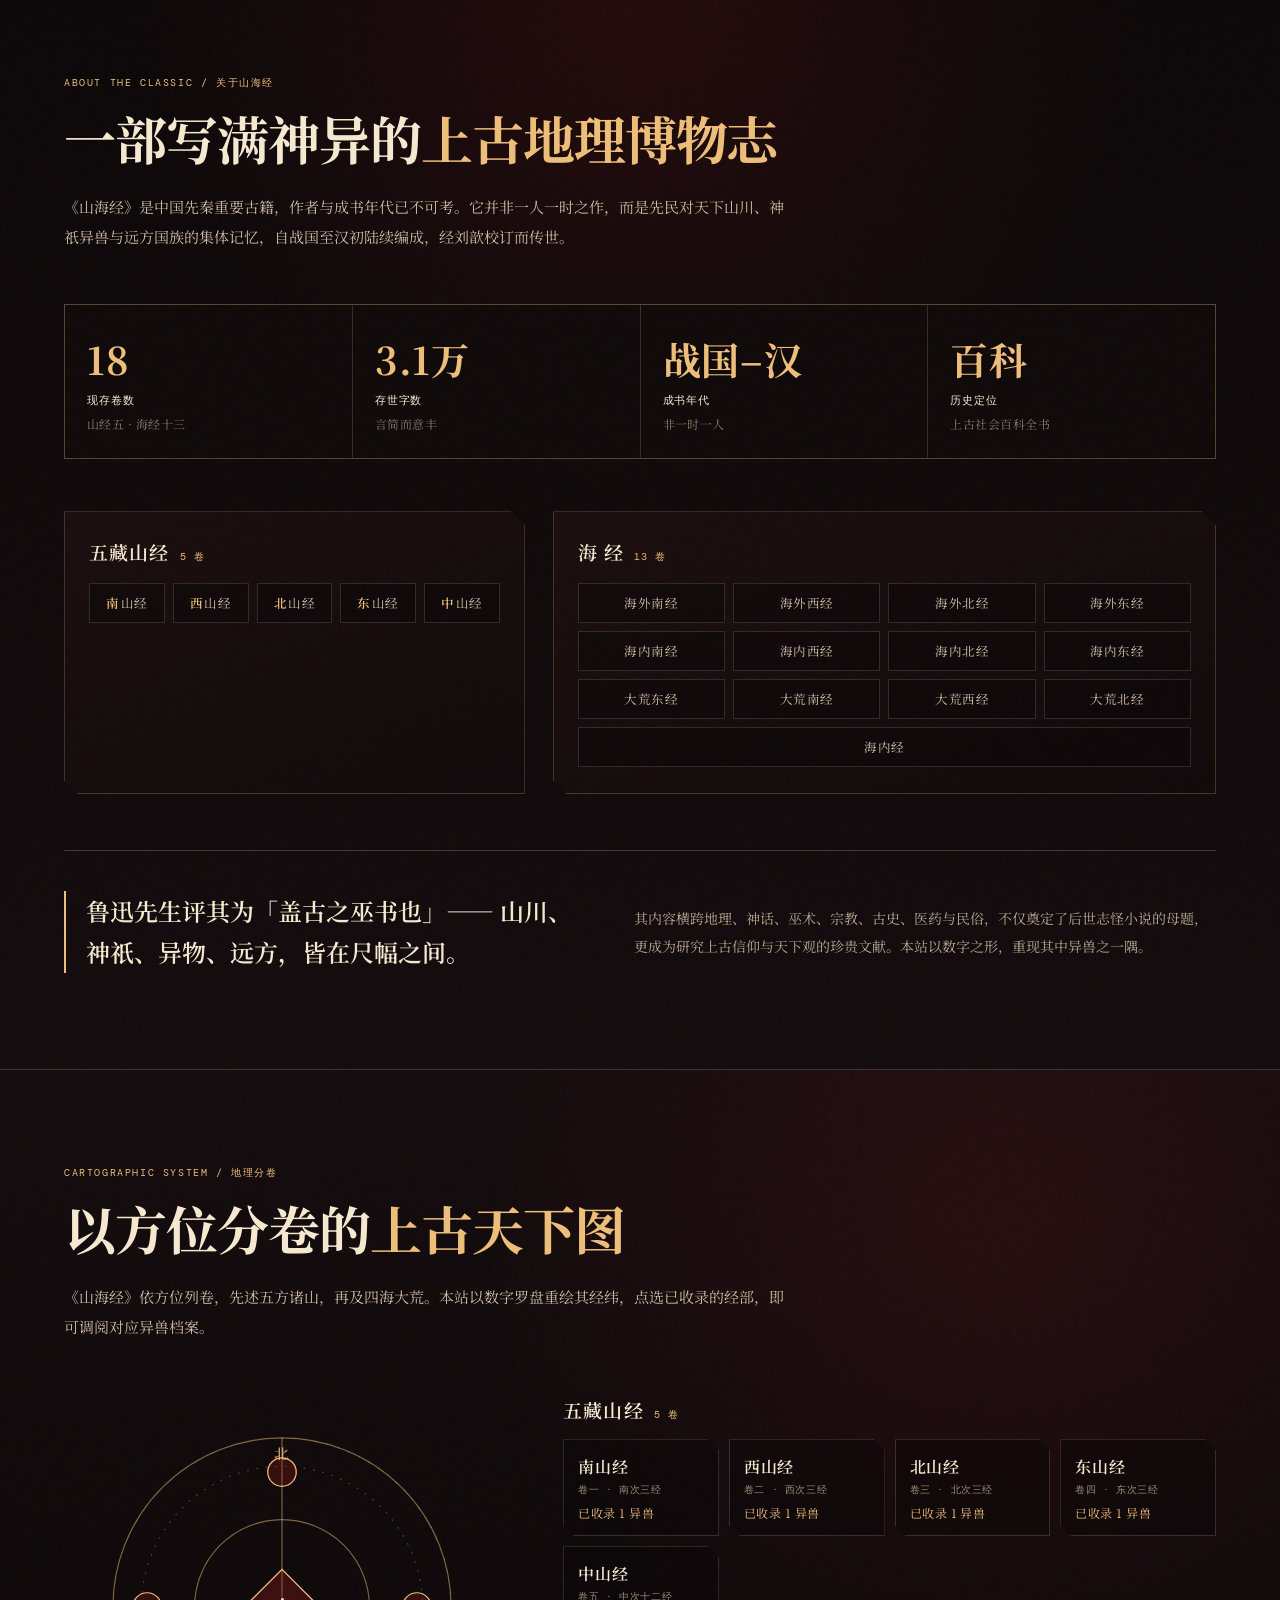
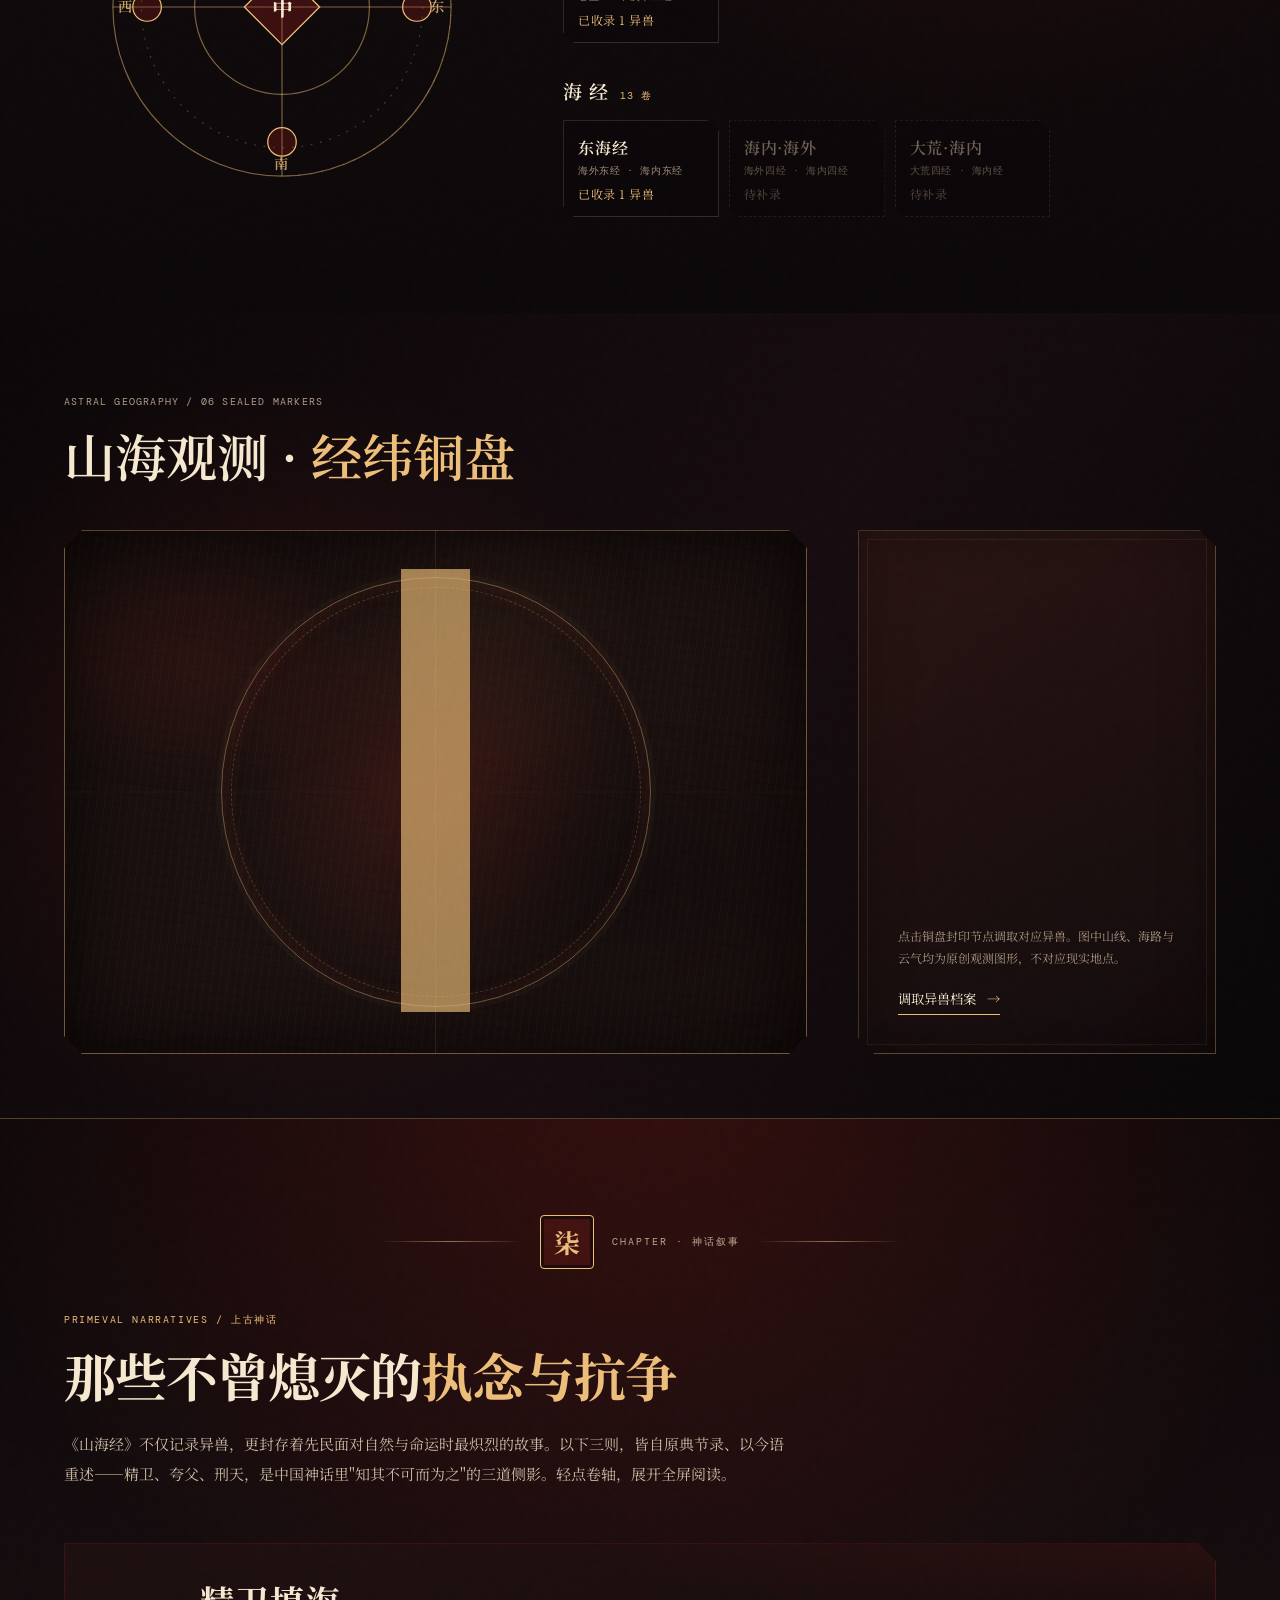
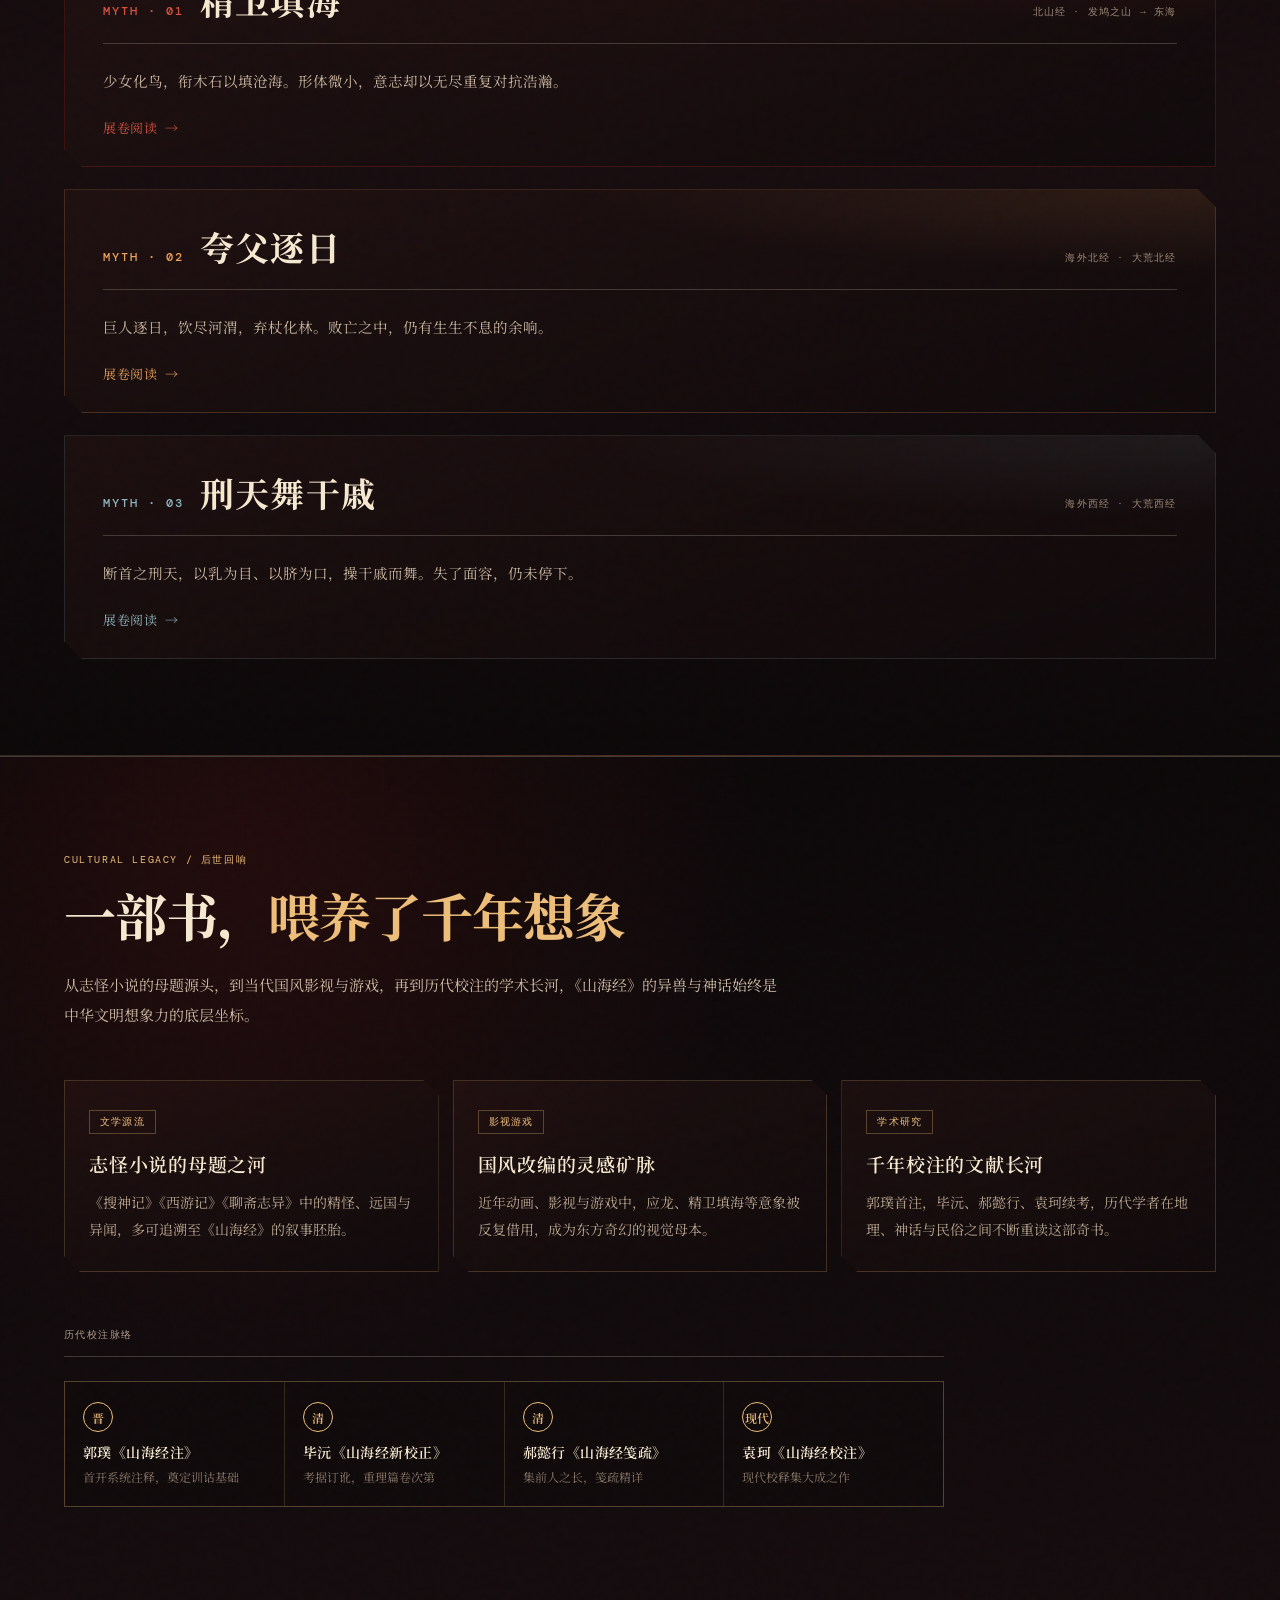
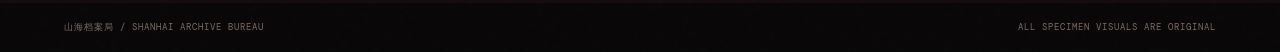
==== commit fb0c060f: "应用 codex 的 Hero 透明异兽重构 - Hero 右侧改为透明异兽本体 dragon-cut.png，取消观测框/光晕/悬浮装饰/交互线稿层 - index.html specimen-im" ====
--- a/index.html
+++ b/index.html
@@ -62,7 +62,7 @@
           <div class="axis axis-x"></div><div class="axis axis-y"></div><span class="stage-label label-top">SOUTHERN RANGE / 07</span><span class="stage-label label-bottom">OBSERVATION IN PROGRESS</span>
           <figure class="specimen-art">
             <span class="specimen-aura" aria-hidden="true"></span>
-            <img id="specimen-image" class="specimen-image" src="assets/dragon.png" alt="赤羽应龙原创异兽档案图" decoding="async" fetchpriority="high" />
+            <img id="specimen-image" class="specimen-image" src="dragon-cut.png" alt="赤羽应龙透明异兽图" decoding="async" fetchpriority="high" />
             <!-- 分层交互应龙（鼠标热区驱动局部动画）；仅应龙启用，其余异兽显示上方静态 PNG -->
             <svg id="specimen-svg" class="specimen-svg" viewBox="0 0 1136 1385" preserveAspectRatio="xMidYMid slice" aria-hidden="true" role="presentation">
               <defs>
--- a/css/sections.css
+++ b/css/sections.css
@@ -484,6 +484,58 @@
   filter: drop-shadow(0 30px 30px rgba(var(--accent-rgb), .4));
   animation-play-state: running;
 }
+
+/* 透明异兽 Hero：档案卡片只在研究抽屉中使用，首页显示独立的异兽主体。 */
+.specimen-art {
+  overflow: visible;
+  border-color: rgba(239, 189, 121, .24);
+  background: transparent;
+  box-shadow: none;
+  clip-path: none;
+}
+.specimen-art::before {
+  border: 1px solid rgba(239, 189, 121, .24);
+  box-shadow: inset 0 0 70px rgba(0, 0, 0, .18);
+}
+.specimen-art::after { display: none; }
+.specimen-art .specimen-image {
+  object-fit: contain;
+  filter: drop-shadow(0 28px 32px rgba(0, 0, 0, .48)) drop-shadow(0 0 24px rgba(var(--accent-rgb), .24));
+  transform: scale(1.06);
+  transition: opacity .36s ease, transform .7s cubic-bezier(.2,.8,.2,1), filter .7s ease;
+}
+.specimen-art .specimen-image:hover {
+  transform: scale(1.09) translateY(-5px);
+  filter: drop-shadow(0 30px 36px rgba(0, 0, 0, .5)) drop-shadow(0 0 32px rgba(var(--accent-rgb), .4));
+}
+.specimen-art.is-interactive .specimen-image { opacity: 1; }
+.specimen-art .specimen-svg { display: none !important; }
+
+/* Hero 右侧仅保留透明异兽本体，取消观测框、光晕与悬浮装饰。 */
+.beast-stage .axis,
+.beast-stage .stage-label,
+.beast-stage .specimen-stamp,
+.beast-stage .specimen-aura,
+.beast-stage .art-reflection,
+.beast-stage .ember-field,
+.beast-stage .halo { display: none !important; }
+.beast-stage .specimen-art,
+.beast-stage:hover .specimen-art {
+  border: 0;
+  box-shadow: none;
+  background: transparent;
+  transform: none;
+  transition: none;
+}
+.beast-stage .specimen-art::before,
+.beast-stage .specimen-art::after { display: none; }
+.beast-stage .specimen-image,
+.beast-stage .specimen-image:hover {
+  transform: none;
+  filter: none;
+  transition: none;
+}
+.hero .halo { display: none !important; }
 
 /* 应龙 SVG 内部描绘 */
 .dragon-wing {
@@ -1972,4 +2024,3 @@
   font-size: 12px;
   letter-spacing: .04em;
 }
-
